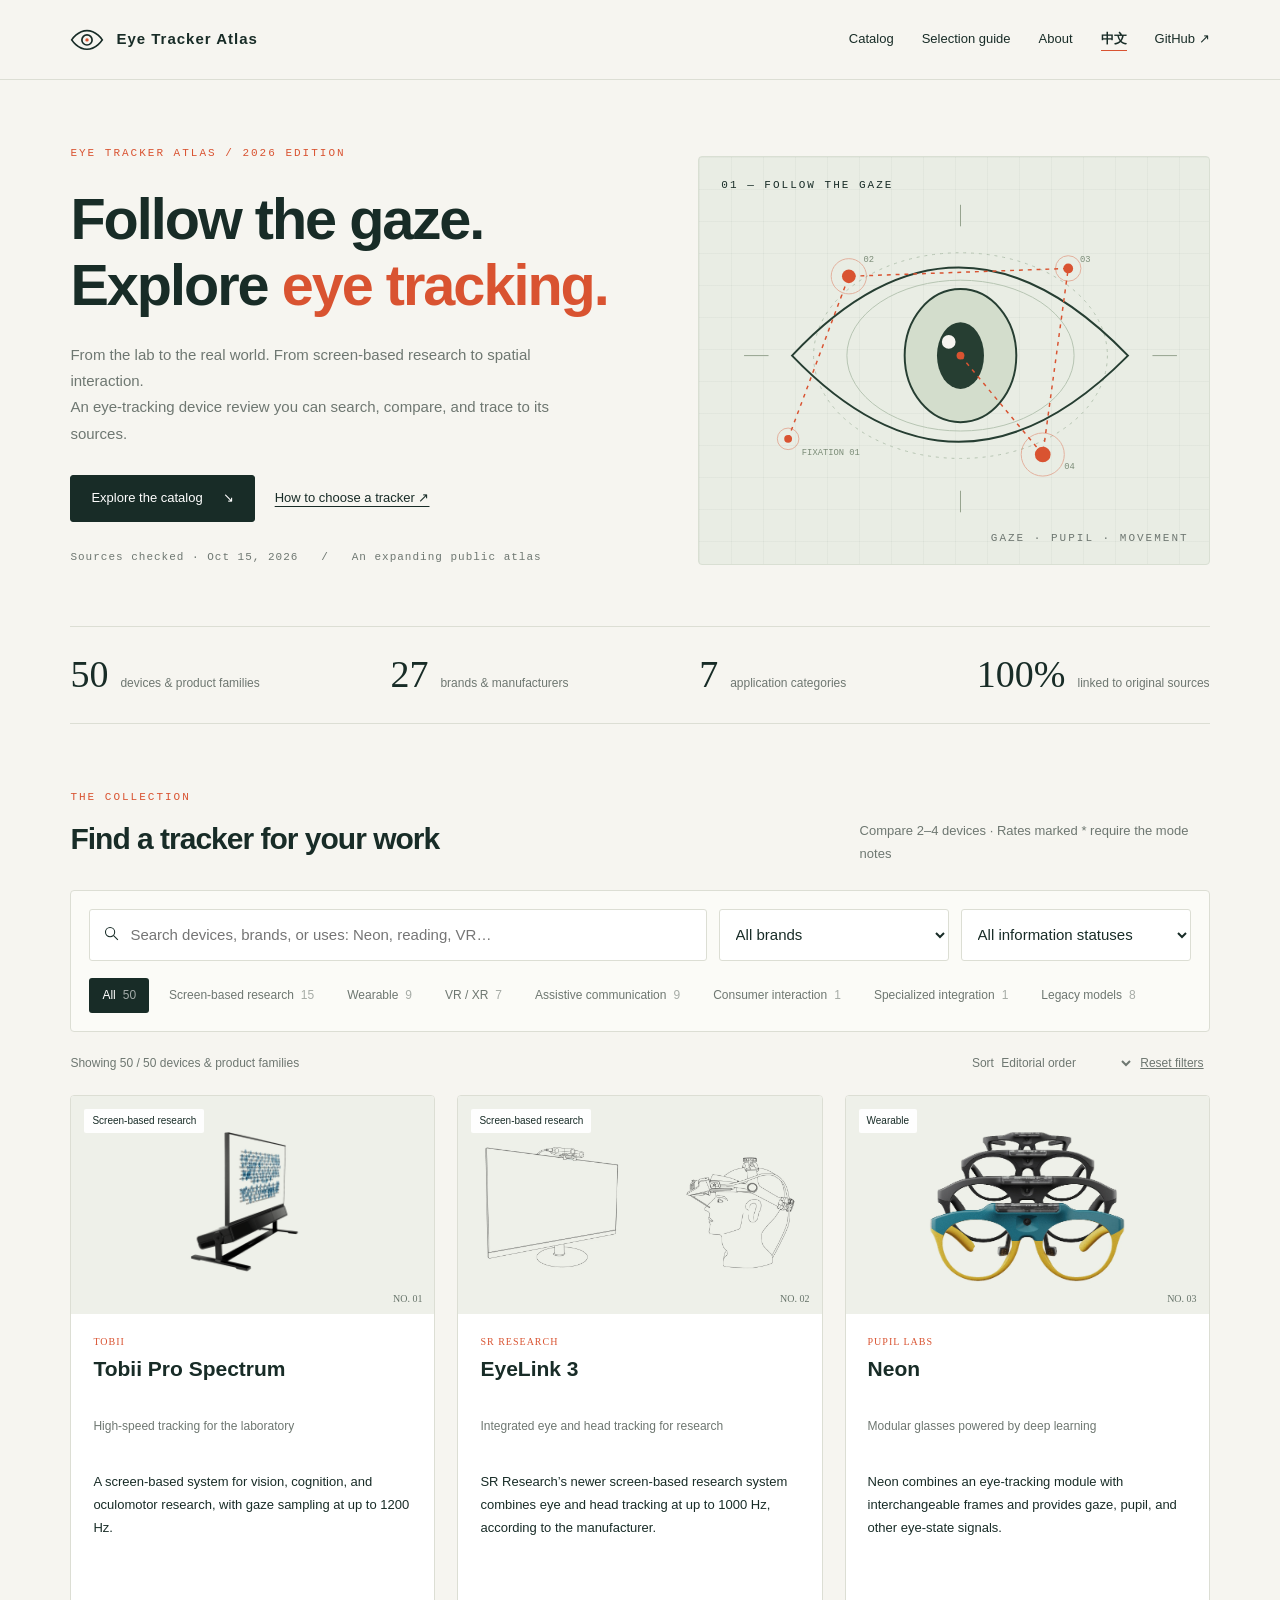
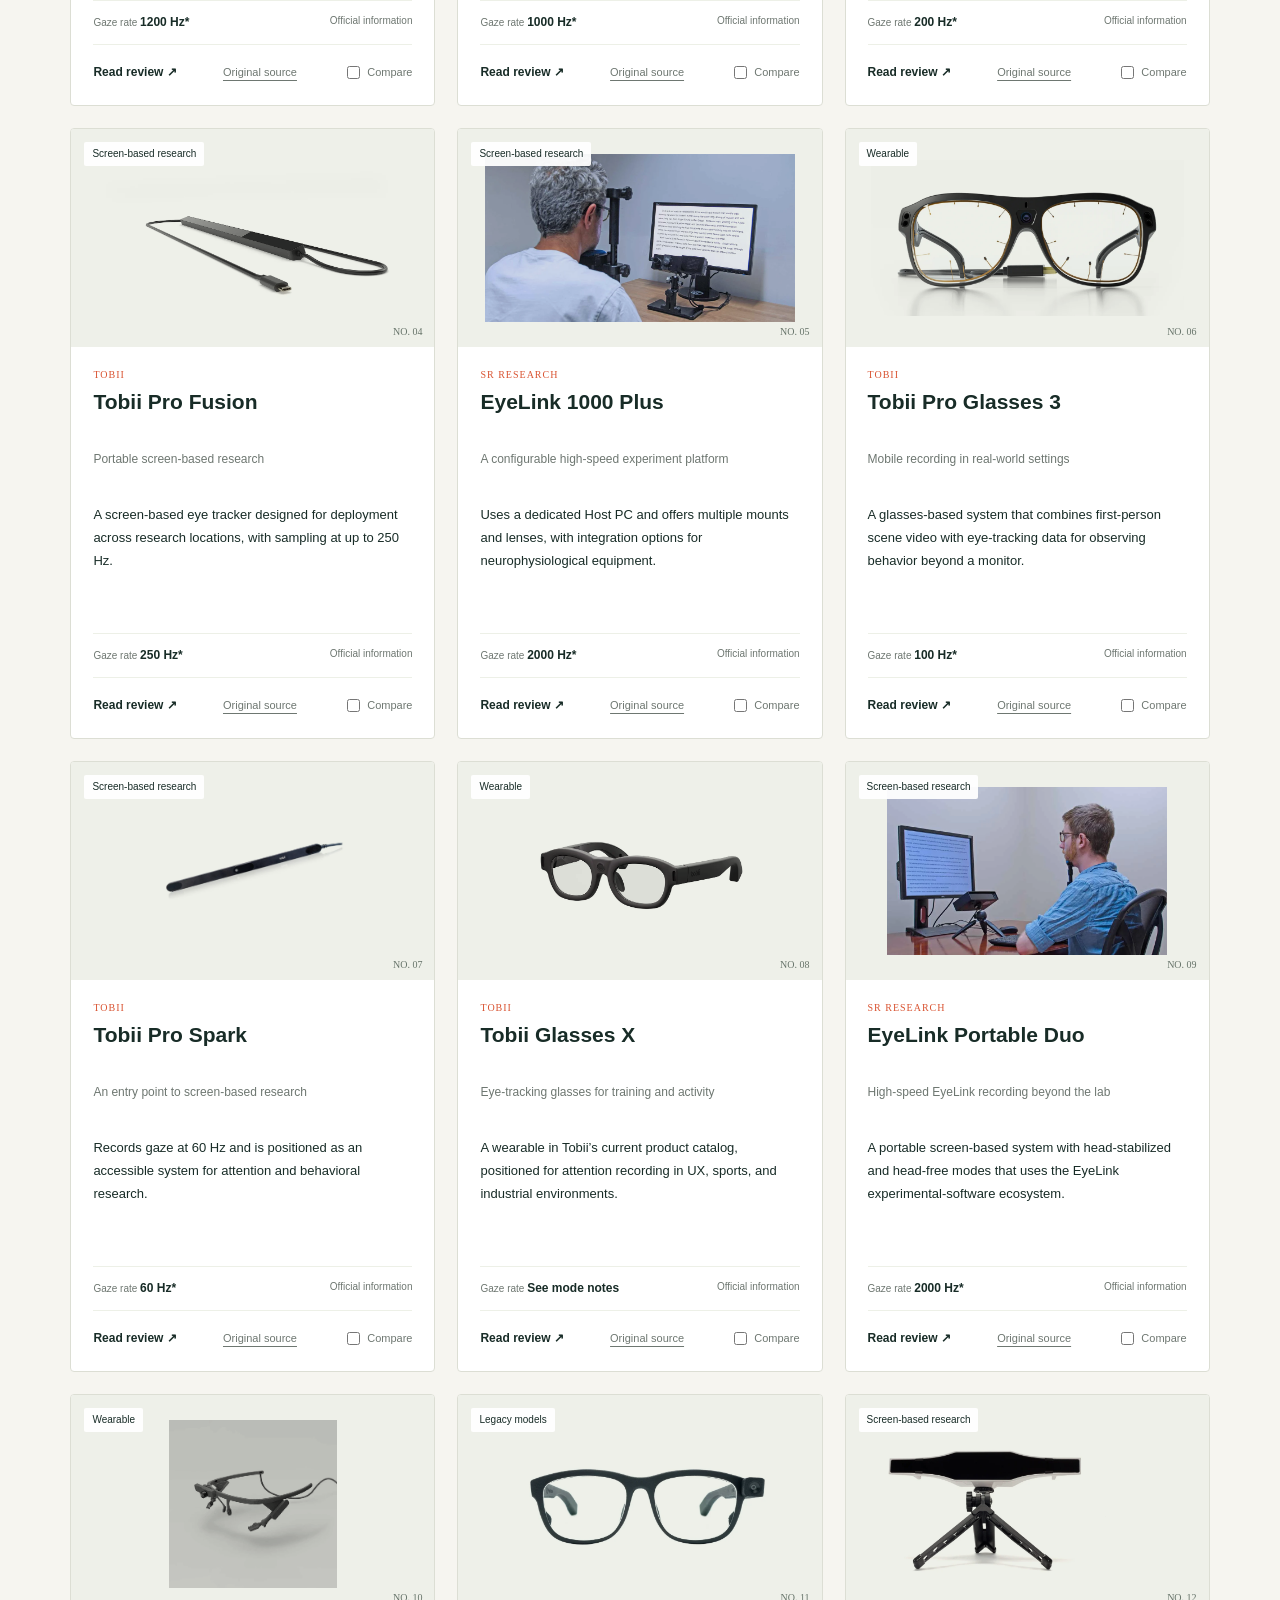
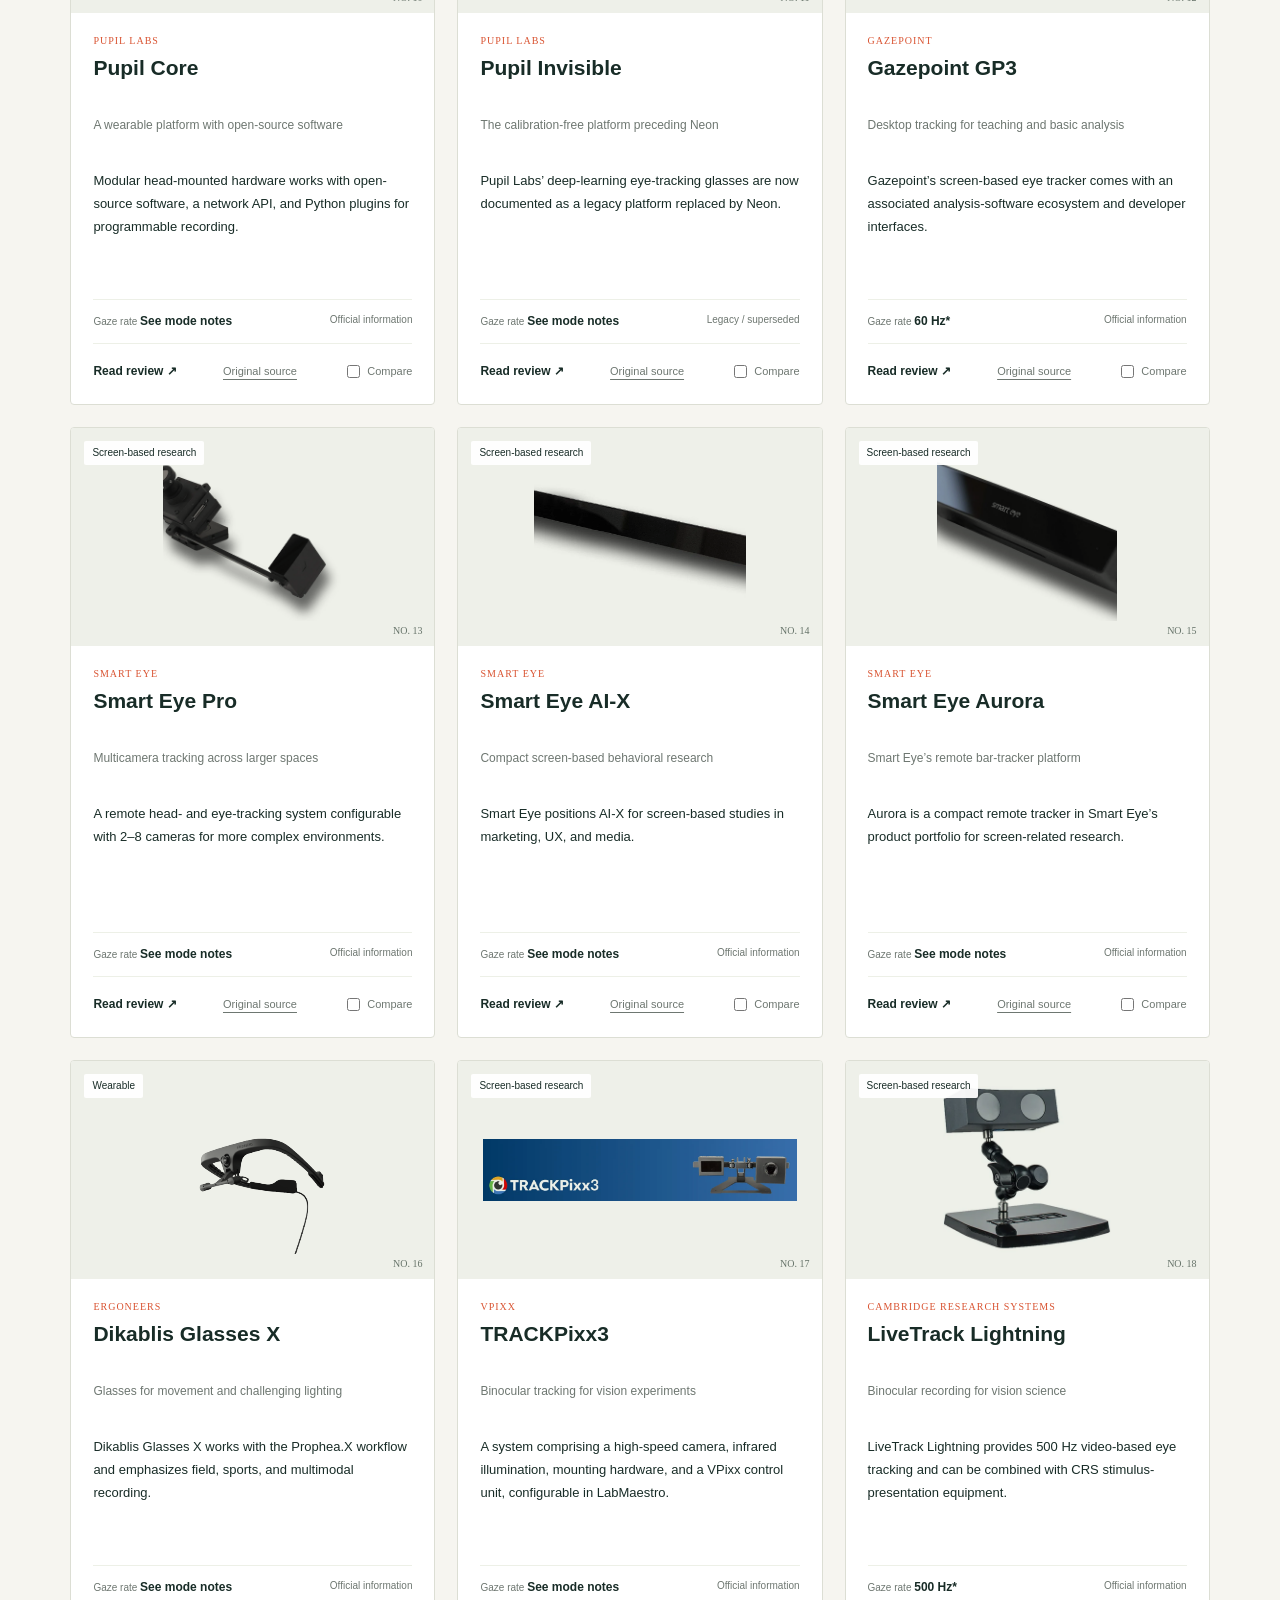
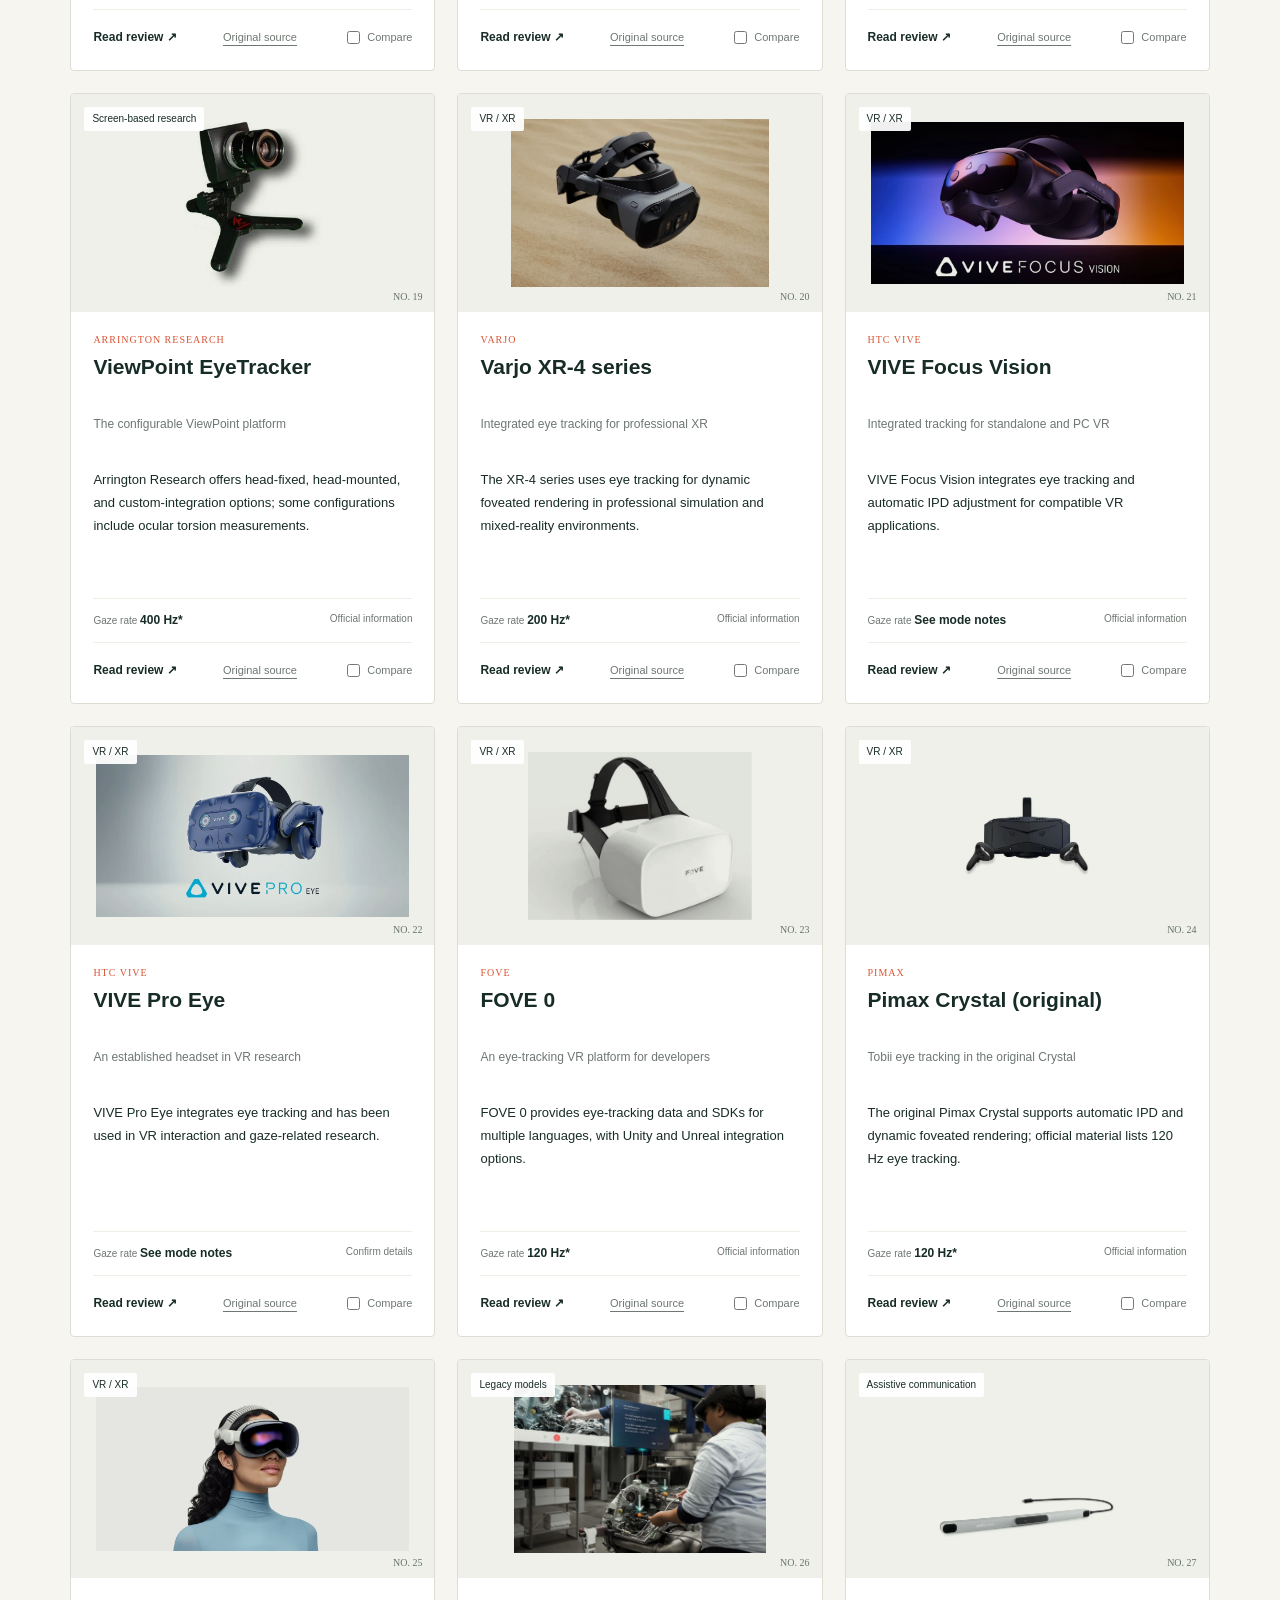
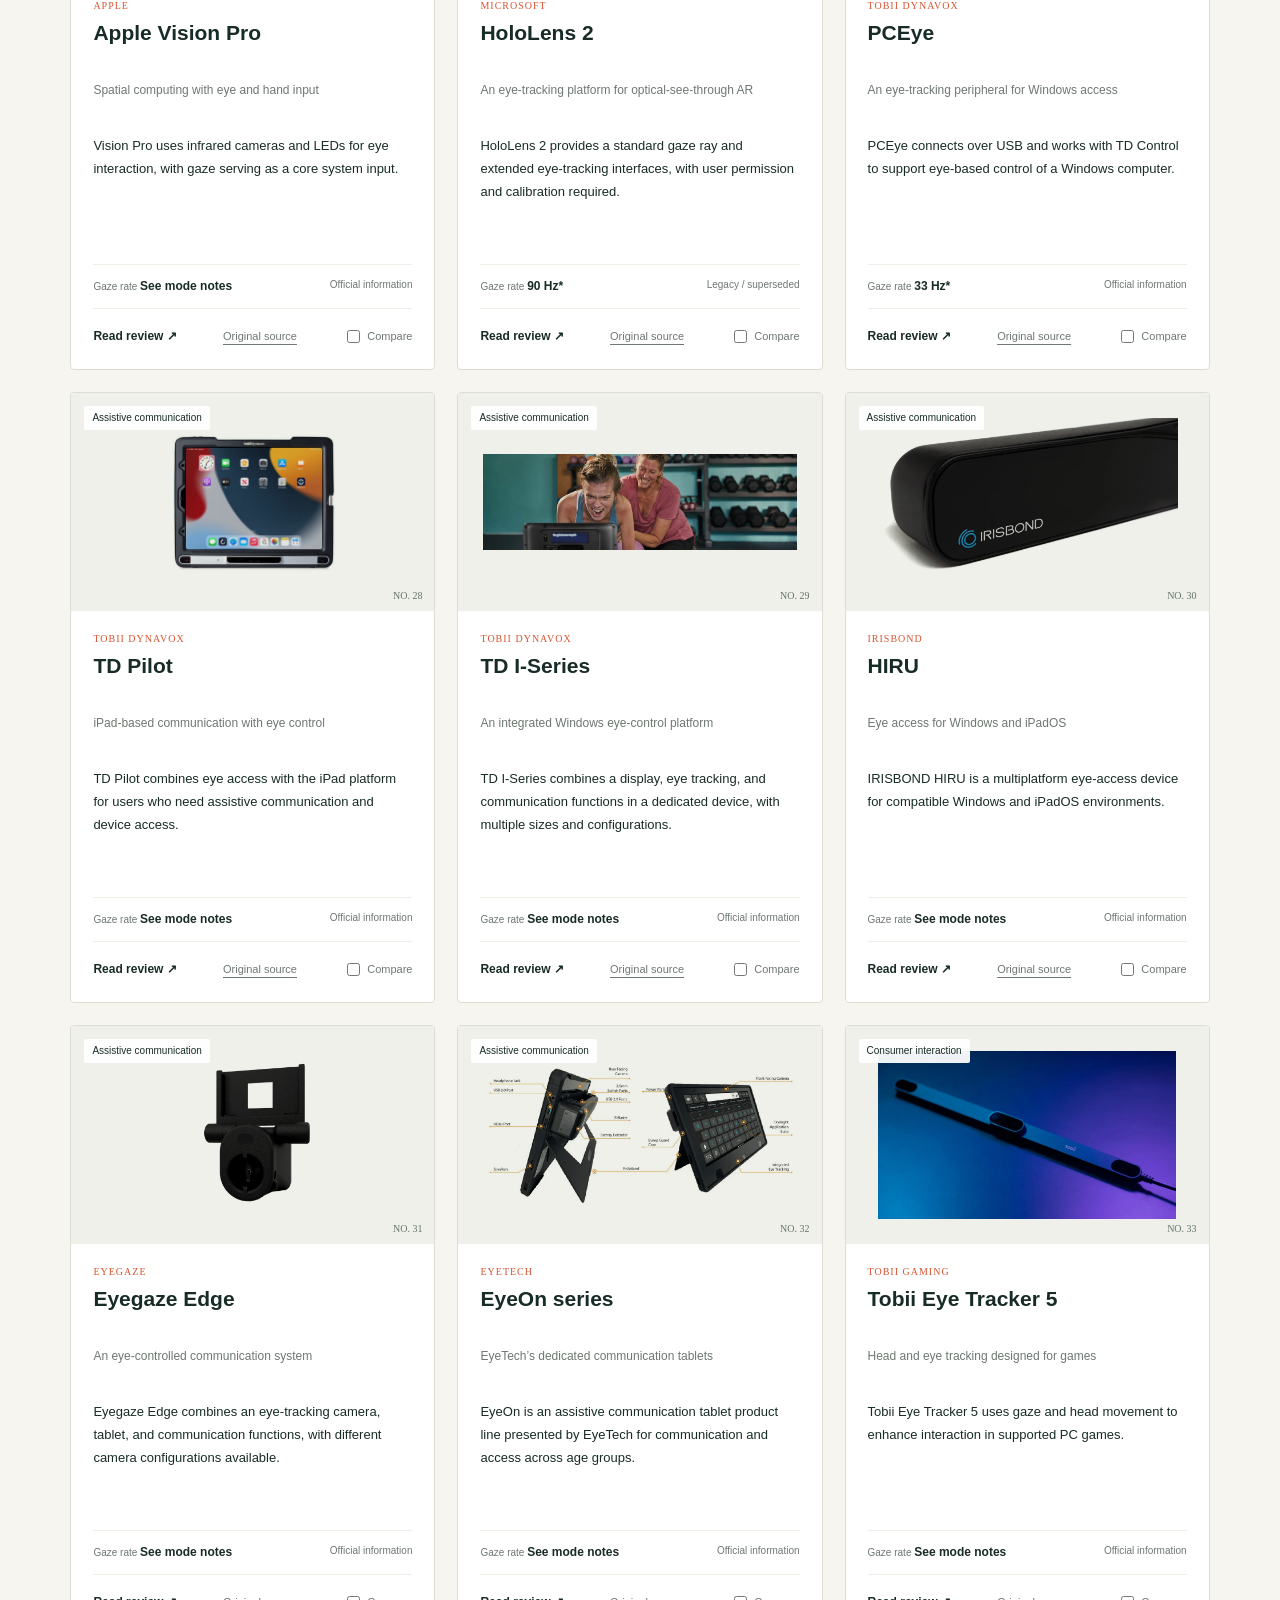
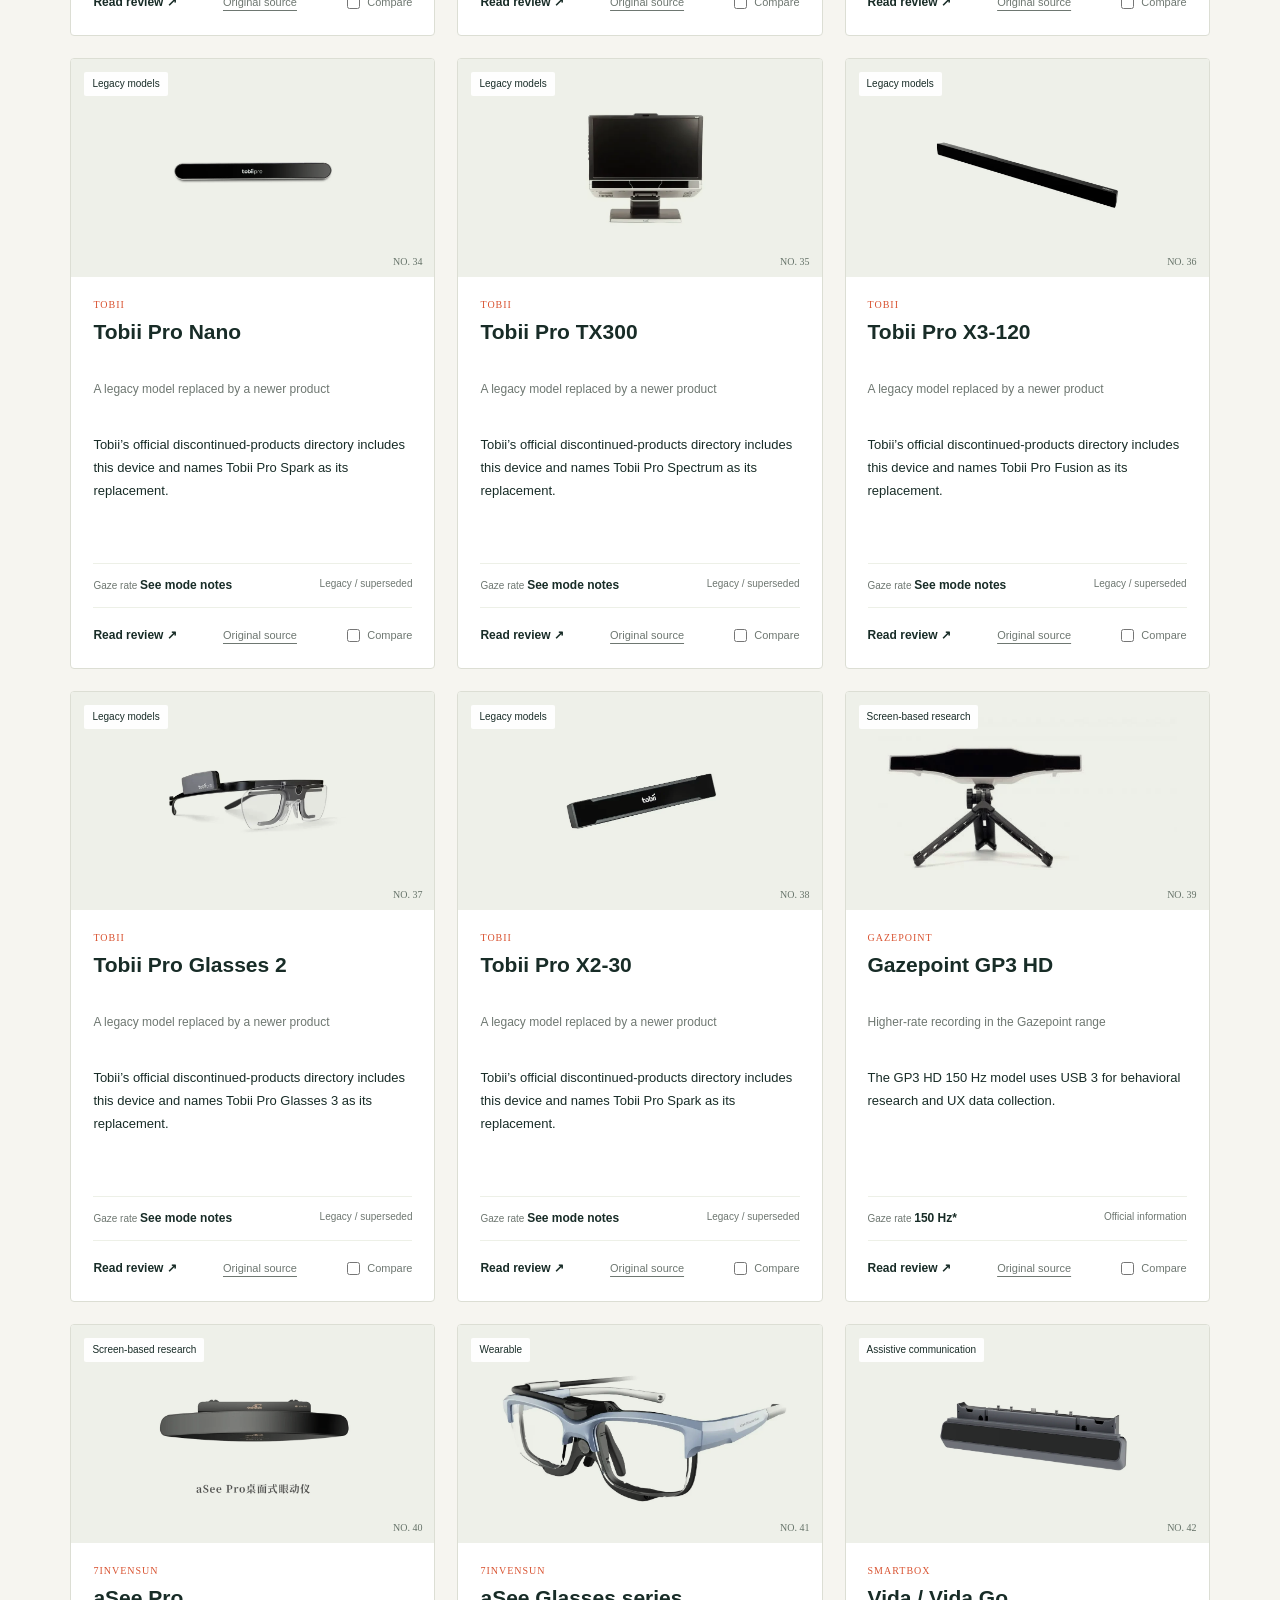
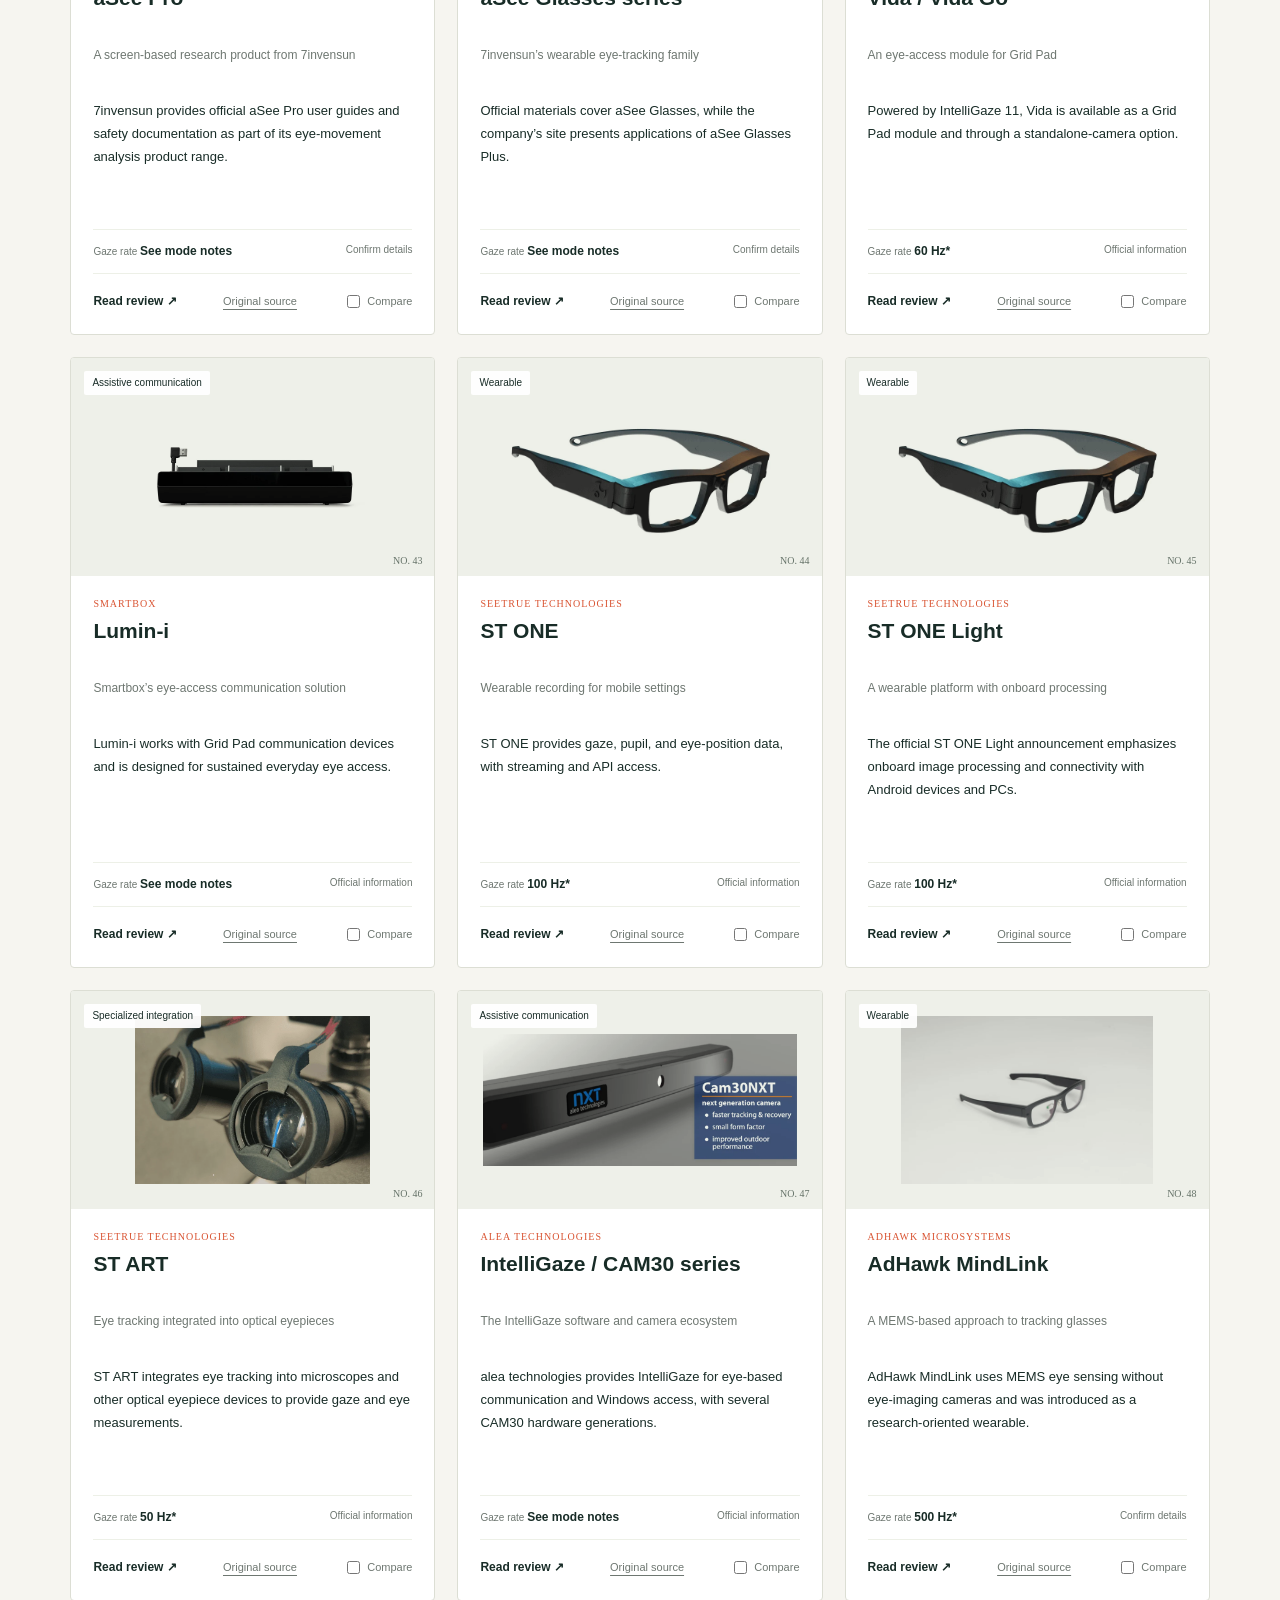
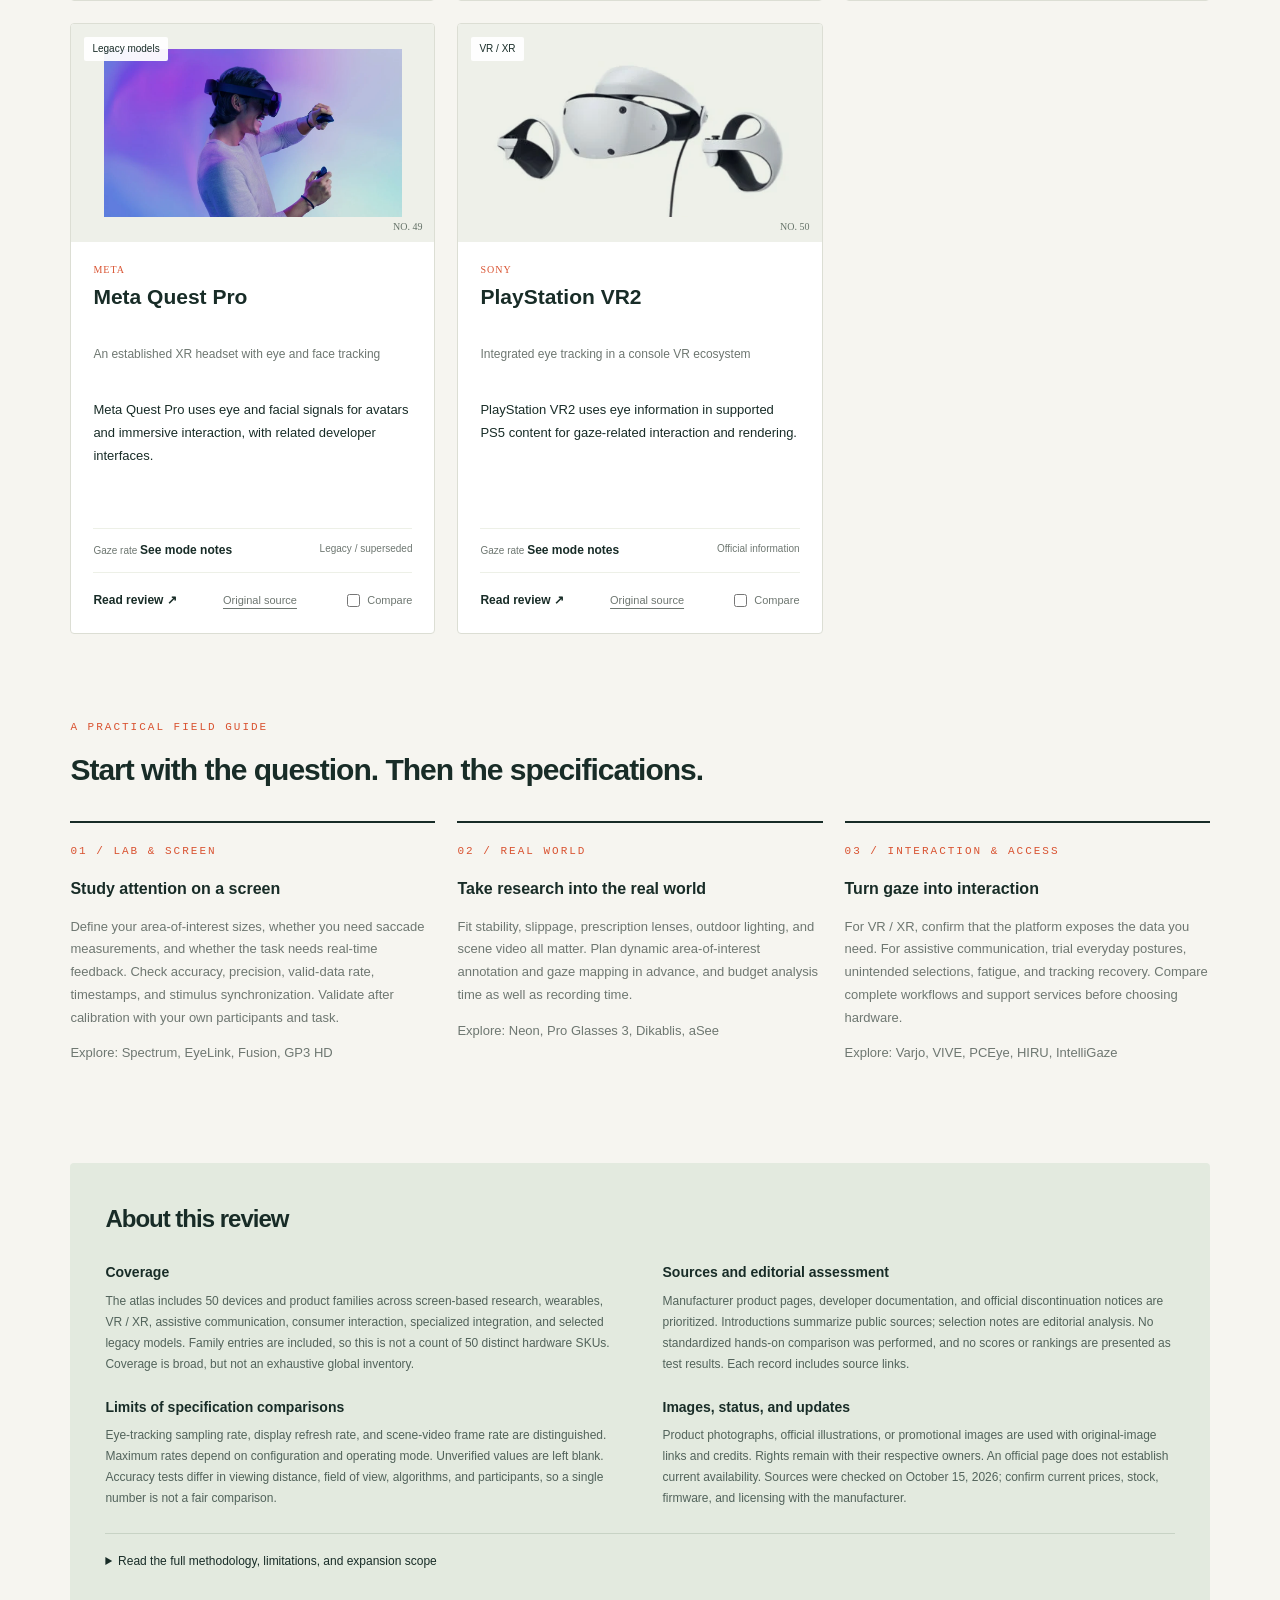
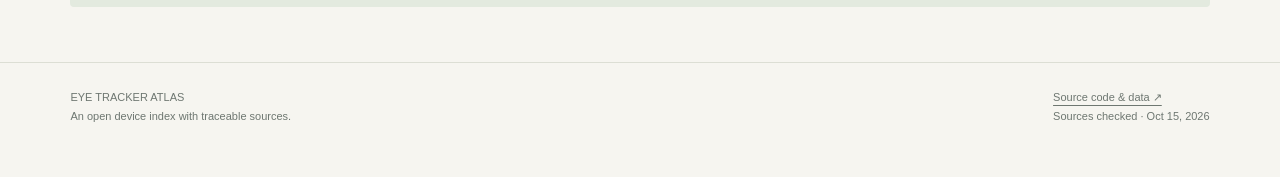
==== en.html @ a55bb289 "Add full English edition with bilingual navigation and translated device reviews" ====
<!doctype html><html lang="en"><head><meta charset="UTF-8"><meta name="viewport" content="width=device-width,initial-scale=1"><meta name="description" content="An eye-tracker atlas covering research, wearable, VR/XR, assistive, and legacy devices, with images, editorial assessments, specification conditions, and original sources."><meta name="theme-color" content="#f6f5f0"><meta property="og:title" content="Eye Tracker Atlas · Devices, Reviews & Sources"><meta property="og:description" content="Explore eye-tracking devices, from the laboratory to the real world."><meta property="og:image" content="https://sharkburger.github.io/eyetracker/assets/glasses3.webp"><title>Eye Tracker Atlas · Devices, Reviews & Sources</title><link rel="icon" href="favicon.svg" type="image/svg+xml"><link rel="stylesheet" href="style.css?v=atlas1015-en2"><script src="app.en.js?v=atlas1015-en1" defer></script><link rel="alternate" hreflang="zh-CN" href="https://sharkburger.github.io/eyetracker/"><link rel="alternate" hreflang="en" href="https://sharkburger.github.io/eyetracker/en.html"><link rel="canonical" href="https://sharkburger.github.io/eyetracker/en.html"><script src="language.js?v=eyetracker-20261015-bilingual2" defer></script></head><body>
<header><a class="brand" href="#"><svg viewBox="0 0 40 28" fill="none" aria-hidden="true"><path d="M2 14S9 3 20 3s18 11 18 11-7 11-18 11S2 14 2 14Z" stroke="currentColor" stroke-width="2"/><circle cx="20" cy="14" r="6" stroke="currentColor" stroke-width="2"/><circle cx="20" cy="14" r="2" fill="#d95331"/></svg><span>Eye Tracker Atlas</span></a><nav aria-label="Main navigation"><a href="#catalog">Catalog</a><a href="#guide">Selection guide</a><a href="#method">About</a><a id="language-switch" href="index.html" lang="zh-CN" hreflang="zh-CN" aria-label="Switch to Chinese">中文</a><a class="github" href="https://github.com/sharkburger/eyetracker" target="_blank" rel="noopener noreferrer">GitHub ↗</a></nav></header>
<main><section class="hero"><div><div class="eyebrow">EYE TRACKER ATLAS / 2026 EDITION</div><h1>Follow the gaze.<br>Explore <em>eye tracking.</em></h1><p class="intro">From the lab to the real world. From screen-based research to spatial interaction.<br>An eye-tracking device review you can search, compare, and trace to its sources.</p><div class="actions"><a class="solid" href="#catalog">Explore the catalog <span>↘</span></a><a href="#guide" style="font-size:13px">How to choose a tracker ↗</a></div><p class="mono" style="color:var(--muted);margin-top:27px;letter-spacing:1px">Sources checked · Oct 15, 2026 &nbsp; / &nbsp; An expanding public atlas</p></div><div class="diagram" role="img" aria-label="Eye-tracking illustration: a gaze path connects fixation points around an eye"><div class="caption mono">01 — FOLLOW THE GAZE</div><svg viewBox="0 0 520 400" fill="none"><ellipse cx="267" cy="195" rx="150" ry="105" stroke="#b6c4b2" stroke-width="1" stroke-dasharray="3 5"/><ellipse cx="267" cy="195" rx="116" ry="77" stroke="#b6c4b2" stroke-width="1"/><path d="M95 195Q264 15 438 195Q264 371 95 195Z" stroke="#263e32" stroke-width="2"/><ellipse cx="267" cy="195" rx="57" ry="68" fill="#d3ddcc" stroke="#263e32" stroke-width="2"/><ellipse cx="267" cy="195" rx="24" ry="34" fill="#263e32"/><circle cx="255" cy="181" r="7" fill="#f6f5f0"/><path d="M91 280L153 114L377 106L351 296L267 195" stroke="#d95331" stroke-width="1.5" stroke-dasharray="4 5"/><g fill="#d95331"><circle cx="91" cy="280" r="4"/><circle cx="153" cy="114" r="7"/><circle cx="377" cy="106" r="5"/><circle cx="351" cy="296" r="8"/><circle cx="267" cy="195" r="4"/></g><g stroke="#d95331" opacity=".4"><circle cx="91" cy="280" r="11"/><circle cx="153" cy="114" r="18"/><circle cx="377" cy="106" r="13"/><circle cx="351" cy="296" r="22"/></g><g fill="#7c8d78" font-family="monospace" font-size="9"><text x="105" y="296">FIXATION 01</text><text x="168" y="99">02</text><text x="389" y="99">03</text><text x="373" y="311">04</text></g><path d="M46 195h25m392 0h25M267 41v22m0 270v22" stroke="#94a18d"/></svg><div class="bottom mono">GAZE · PUPIL · MOVEMENT</div></div></section>
<section class="stats" aria-label="Atlas statistics"><div class="stat"><strong>50</strong><span>devices & product families</span></div><div class="stat"><strong>27</strong><span>brands & manufacturers</span></div><div class="stat"><strong>7</strong><span>application categories</span></div><div class="stat"><strong>100%</strong><span>linked to original sources</span></div></section>
<section id="catalog"><div class="section-title"><div><div class="eyebrow">THE COLLECTION</div><h2>Find a tracker for your work</h2></div><p>Compare 2–4 devices · Rates marked * require the mode notes</p></div><noscript><p class="noscript">JavaScript is disabled. You can still read all device summaries and follow the original links. Filters, detailed profiles, and comparisons require JavaScript. Full records are also available as JSON.</p></noscript><div class="toolbar"><div class="inputs"><div class="search"><svg viewBox="0 0 24 24" fill="none" stroke="currentColor" stroke-width="1.5" aria-hidden="true"><circle cx="10" cy="10" r="6.5"/><path d="m15 15 6 6"/></svg><input id="search" type="search" aria-label="Search devices, brands, or applications" placeholder="Search devices, brands, or uses: Neon, reading, VR…"></div><select id="brand" aria-label="Filter by brand"><option value="">All brands</option><option>7invensun</option><option>AdHawk Microsystems</option><option>Apple</option><option>Arrington Research</option><option>Cambridge Research Systems</option><option>Ergoneers</option><option>EyeTech</option><option>Eyegaze</option><option>FOVE</option><option>Gazepoint</option><option>HTC VIVE</option><option>IRISBOND</option><option>Meta</option><option>Microsoft</option><option>Pimax</option><option>Pupil Labs</option><option>SR Research</option><option>SeeTrue Technologies</option><option>Smart Eye</option><option>Smartbox</option><option>Sony</option><option>Tobii</option><option>Tobii Dynavox</option><option>Tobii Gaming</option><option>VPixx</option><option>Varjo</option><option>alea technologies</option></select><select id="status" aria-label="Filter by information status"><option value="">All information statuses</option><option>Official product information available</option><option>Legacy / superseded</option><option>Further confirmation needed</option></select></div><div class="tabs" role="group" aria-label="Device categories"><button type="button" data-category="All" aria-pressed="true" class="active">All<span>50</span></button><button type="button" data-category="Screen-based research" aria-pressed="false" class="">Screen-based research<span>15</span></button><button type="button" data-category="Wearable" aria-pressed="false" class="">Wearable<span>9</span></button><button type="button" data-category="VR / XR" aria-pressed="false" class="">VR / XR<span>7</span></button><button type="button" data-category="Assistive communication" aria-pressed="false" class="">Assistive communication<span>9</span></button><button type="button" data-category="Consumer interaction" aria-pressed="false" class="">Consumer interaction<span>1</span></button><button type="button" data-category="Specialized integration" aria-pressed="false" class="">Specialized integration<span>1</span></button><button type="button" data-category="Legacy models" aria-pressed="false" class="">Legacy models<span>8</span></button></div></div><div class="results-bar"><span id="result-count" aria-live="polite">50 devices & product families</span><div><label for="sort">Sort </label><select id="sort" style="border:0;background:transparent;color:inherit;font-size:12px"><option value="default">Editorial order</option><option value="name">Name A–Z</option><option value="hz">Listed sampling rate ↓</option></select><button id="reset">Reset filters</button></div></div><div class="grid" id="grid"><article class="card" id="card-spectrum" data-id="spectrum"><div class="picture"><span class="category">Screen-based research</span><img src="assets/spectrum.webp" alt="Tobii Pro Spectrum — product photograph or official illustration" loading="lazy" width="360" height="220"><span class="number">NO. 01</span></div><div class="card-body"><div class="maker">Tobii</div><h3>Tobii Pro Spectrum</h3><p class="tagline">High-speed tracking for the laboratory</p><p class="desc">A screen-based system for vision, cognition, and oculomotor research, with gaze sampling at up to 1200 Hz.</p><div class="specs"><span>Gaze rate <b>1200 Hz*</b></span><span title="Official product information available">Official information</span></div><div class="card-actions"><button class="detail" data-device="spectrum" aria-label="Read the full Tobii Pro Spectrum profile">Read review ↗</button><a href="https://www.tobii.com/products/eye-trackers/screen-based/tobii-pro-spectrum" target="_blank" rel="noopener noreferrer" aria-label="Tobii Pro Spectrum original source">Original source</a><label class="compare-label"><input type="checkbox" class="compare-check" value="spectrum" aria-label="Compare Tobii Pro Spectrum"> Compare</label></div></div></article>
<article class="card" id="card-eyelink3" data-id="eyelink3"><div class="picture"><span class="category">Screen-based research</span><img src="assets/eyelink3.webp" alt="EyeLink 3 — product photograph or official illustration" loading="lazy" width="360" height="220"><span class="number">NO. 02</span></div><div class="card-body"><div class="maker">SR Research</div><h3>EyeLink 3</h3><p class="tagline">Integrated eye and head tracking for research</p><p class="desc">SR Research’s newer screen-based research system combines eye and head tracking at up to 1000 Hz, according to the manufacturer.</p><div class="specs"><span>Gaze rate <b>1000 Hz*</b></span><span title="Official product information available">Official information</span></div><div class="card-actions"><button class="detail" data-device="eyelink3" aria-label="Read the full EyeLink 3 profile">Read review ↗</button><a href="https://www.sr-research.com/eyelink-3/" target="_blank" rel="noopener noreferrer" aria-label="EyeLink 3 original source">Original source</a><label class="compare-label"><input type="checkbox" class="compare-check" value="eyelink3" aria-label="Compare EyeLink 3"> Compare</label></div></div></article>
<article class="card" id="card-neon" data-id="neon"><div class="picture"><span class="category">Wearable</span><img src="assets/neon.webp" alt="Neon — product photograph or official illustration" loading="lazy" width="360" height="220"><span class="number">NO. 03</span></div><div class="card-body"><div class="maker">Pupil Labs</div><h3>Neon</h3><p class="tagline">Modular glasses powered by deep learning</p><p class="desc">Neon combines an eye-tracking module with interchangeable frames and provides gaze, pupil, and other eye-state signals.</p><div class="specs"><span>Gaze rate <b>200 Hz*</b></span><span title="Official product information available">Official information</span></div><div class="card-actions"><button class="detail" data-device="neon" aria-label="Read the full Neon profile">Read review ↗</button><a href="https://pupil-labs.com/products/neon" target="_blank" rel="noopener noreferrer" aria-label="Neon original source">Original source</a><label class="compare-label"><input type="checkbox" class="compare-check" value="neon" aria-label="Compare Neon"> Compare</label></div></div></article>
<article class="card" id="card-fusion" data-id="fusion"><div class="picture"><span class="category">Screen-based research</span><img src="assets/fusion.webp" alt="Tobii Pro Fusion — product photograph or official illustration" loading="lazy" width="360" height="220"><span class="number">NO. 04</span></div><div class="card-body"><div class="maker">Tobii</div><h3>Tobii Pro Fusion</h3><p class="tagline">Portable screen-based research</p><p class="desc">A screen-based eye tracker designed for deployment across research locations, with sampling at up to 250 Hz.</p><div class="specs"><span>Gaze rate <b>250 Hz*</b></span><span title="Official product information available">Official information</span></div><div class="card-actions"><button class="detail" data-device="fusion" aria-label="Read the full Tobii Pro Fusion profile">Read review ↗</button><a href="https://www.tobii.com/products/eye-trackers/screen-based/tobii-pro-fusion" target="_blank" rel="noopener noreferrer" aria-label="Tobii Pro Fusion original source">Original source</a><label class="compare-label"><input type="checkbox" class="compare-check" value="fusion" aria-label="Compare Tobii Pro Fusion"> Compare</label></div></div></article>
<article class="card" id="card-eyelink1000" data-id="eyelink1000"><div class="picture"><span class="category">Screen-based research</span><img src="assets/eyelink1000.webp" alt="EyeLink 1000 Plus — product photograph or official illustration" loading="lazy" width="360" height="220"><span class="number">NO. 05</span></div><div class="card-body"><div class="maker">SR Research</div><h3>EyeLink 1000 Plus</h3><p class="tagline">A configurable high-speed experiment platform</p><p class="desc">Uses a dedicated Host PC and offers multiple mounts and lenses, with integration options for neurophysiological equipment.</p><div class="specs"><span>Gaze rate <b>2000 Hz*</b></span><span title="Official product information available">Official information</span></div><div class="card-actions"><button class="detail" data-device="eyelink1000" aria-label="Read the full EyeLink 1000 Plus profile">Read review ↗</button><a href="https://www.sr-research.com/eyelink-1000-plus/" target="_blank" rel="noopener noreferrer" aria-label="EyeLink 1000 Plus original source">Original source</a><label class="compare-label"><input type="checkbox" class="compare-check" value="eyelink1000" aria-label="Compare EyeLink 1000 Plus"> Compare</label></div></div></article>
<article class="card" id="card-glasses3" data-id="glasses3"><div class="picture"><span class="category">Wearable</span><img src="assets/glasses3.webp" alt="Tobii Pro Glasses 3 — product photograph or official illustration" loading="lazy" width="360" height="220"><span class="number">NO. 06</span></div><div class="card-body"><div class="maker">Tobii</div><h3>Tobii Pro Glasses 3</h3><p class="tagline">Mobile recording in real-world settings</p><p class="desc">A glasses-based system that combines first-person scene video with eye-tracking data for observing behavior beyond a monitor.</p><div class="specs"><span>Gaze rate <b>100 Hz*</b></span><span title="Official product information available">Official information</span></div><div class="card-actions"><button class="detail" data-device="glasses3" aria-label="Read the full Tobii Pro Glasses 3 profile">Read review ↗</button><a href="https://www.tobii.com/products/eye-trackers/wearables/tobii-pro-glasses-3" target="_blank" rel="noopener noreferrer" aria-label="Tobii Pro Glasses 3 original source">Original source</a><label class="compare-label"><input type="checkbox" class="compare-check" value="glasses3" aria-label="Compare Tobii Pro Glasses 3"> Compare</label></div></div></article>
<article class="card" id="card-spark" data-id="spark"><div class="picture"><span class="category">Screen-based research</span><img src="assets/spark.webp" alt="Tobii Pro Spark — product photograph or official illustration" loading="lazy" width="360" height="220"><span class="number">NO. 07</span></div><div class="card-body"><div class="maker">Tobii</div><h3>Tobii Pro Spark</h3><p class="tagline">An entry point to screen-based research</p><p class="desc">Records gaze at 60 Hz and is positioned as an accessible system for attention and behavioral research.</p><div class="specs"><span>Gaze rate <b>60 Hz*</b></span><span title="Official product information available">Official information</span></div><div class="card-actions"><button class="detail" data-device="spark" aria-label="Read the full Tobii Pro Spark profile">Read review ↗</button><a href="https://www.tobii.com/products/eye-trackers/screen-based/tobii-pro-spark" target="_blank" rel="noopener noreferrer" aria-label="Tobii Pro Spark original source">Original source</a><label class="compare-label"><input type="checkbox" class="compare-check" value="spark" aria-label="Compare Tobii Pro Spark"> Compare</label></div></div></article>
<article class="card" id="card-glassesx" data-id="glassesx"><div class="picture"><span class="category">Wearable</span><img src="assets/glassesx.webp" alt="Tobii Glasses X — product photograph or official illustration" loading="lazy" width="360" height="220"><span class="number">NO. 08</span></div><div class="card-body"><div class="maker">Tobii</div><h3>Tobii Glasses X</h3><p class="tagline">Eye-tracking glasses for training and activity</p><p class="desc">A wearable in Tobii’s current product catalog, positioned for attention recording in UX, sports, and industrial environments.</p><div class="specs"><span>Gaze rate <b>See mode notes</b></span><span title="Official product information available">Official information</span></div><div class="card-actions"><button class="detail" data-device="glassesx" aria-label="Read the full Tobii Glasses X profile">Read review ↗</button><a href="https://www.tobii.com/products/eye-trackers/wearables/tobii-glasses-x" target="_blank" rel="noopener noreferrer" aria-label="Tobii Glasses X original source">Original source</a><label class="compare-label"><input type="checkbox" class="compare-check" value="glassesx" aria-label="Compare Tobii Glasses X"> Compare</label></div></div></article>
<article class="card" id="card-duo" data-id="duo"><div class="picture"><span class="category">Screen-based research</span><img src="assets/duo.webp" alt="EyeLink Portable Duo — product photograph or official illustration" loading="lazy" width="360" height="220"><span class="number">NO. 09</span></div><div class="card-body"><div class="maker">SR Research</div><h3>EyeLink Portable Duo</h3><p class="tagline">High-speed EyeLink recording beyond the lab</p><p class="desc">A portable screen-based system with head-stabilized and head-free modes that uses the EyeLink experimental-software ecosystem.</p><div class="specs"><span>Gaze rate <b>2000 Hz*</b></span><span title="Official product information available">Official information</span></div><div class="card-actions"><button class="detail" data-device="duo" aria-label="Read the full EyeLink Portable Duo profile">Read review ↗</button><a href="https://www.sr-research.com/eyelink-portable-duo/" target="_blank" rel="noopener noreferrer" aria-label="EyeLink Portable Duo original source">Original source</a><label class="compare-label"><input type="checkbox" class="compare-check" value="duo" aria-label="Compare EyeLink Portable Duo"> Compare</label></div></div></article>
<article class="card" id="card-core" data-id="core"><div class="picture"><span class="category">Wearable</span><img src="assets/core.webp" alt="Pupil Core — product photograph or official illustration" loading="lazy" width="360" height="220"><span class="number">NO. 10</span></div><div class="card-body"><div class="maker">Pupil Labs</div><h3>Pupil Core</h3><p class="tagline">A wearable platform with open-source software</p><p class="desc">Modular head-mounted hardware works with open-source software, a network API, and Python plugins for programmable recording.</p><div class="specs"><span>Gaze rate <b>See mode notes</b></span><span title="Official product information available">Official information</span></div><div class="card-actions"><button class="detail" data-device="core" aria-label="Read the full Pupil Core profile">Read review ↗</button><a href="https://pupil-labs.com/products/core" target="_blank" rel="noopener noreferrer" aria-label="Pupil Core original source">Original source</a><label class="compare-label"><input type="checkbox" class="compare-check" value="core" aria-label="Compare Pupil Core"> Compare</label></div></div></article>
<article class="card" id="card-invisible" data-id="invisible"><div class="picture"><span class="category">Legacy models</span><img src="assets/invisible.webp" alt="Pupil Invisible — product photograph or official illustration" loading="lazy" width="360" height="220"><span class="number">NO. 11</span></div><div class="card-body"><div class="maker">Pupil Labs</div><h3>Pupil Invisible</h3><p class="tagline">The calibration-free platform preceding Neon</p><p class="desc">Pupil Labs’ deep-learning eye-tracking glasses are now documented as a legacy platform replaced by Neon.</p><div class="specs"><span>Gaze rate <b>See mode notes</b></span><span title="Legacy / superseded">Legacy / superseded</span></div><div class="card-actions"><button class="detail" data-device="invisible" aria-label="Read the full Pupil Invisible profile">Read review ↗</button><a href="https://docs.pupil-labs.com/invisible/" target="_blank" rel="noopener noreferrer" aria-label="Pupil Invisible original source">Original source</a><label class="compare-label"><input type="checkbox" class="compare-check" value="invisible" aria-label="Compare Pupil Invisible"> Compare</label></div></div></article>
<article class="card" id="card-gp3" data-id="gp3"><div class="picture"><span class="category">Screen-based research</span><img src="assets/gp3.webp" alt="Gazepoint GP3 — product photograph or official illustration" loading="lazy" width="360" height="220"><span class="number">NO. 12</span></div><div class="card-body"><div class="maker">Gazepoint</div><h3>Gazepoint GP3</h3><p class="tagline">Desktop tracking for teaching and basic analysis</p><p class="desc">Gazepoint’s screen-based eye tracker comes with an associated analysis-software ecosystem and developer interfaces.</p><div class="specs"><span>Gaze rate <b>60 Hz*</b></span><span title="Official product information available">Official information</span></div><div class="card-actions"><button class="detail" data-device="gp3" aria-label="Read the full Gazepoint GP3 profile">Read review ↗</button><a href="https://www.gazept.com/product/gazepoint-gp3-eye-tracker/" target="_blank" rel="noopener noreferrer" aria-label="Gazepoint GP3 original source">Original source</a><label class="compare-label"><input type="checkbox" class="compare-check" value="gp3" aria-label="Compare Gazepoint GP3"> Compare</label></div></div></article>
<article class="card" id="card-smarteyepro" data-id="smarteyepro"><div class="picture"><span class="category">Screen-based research</span><img src="assets/smarteyepro.webp" alt="Smart Eye Pro — product photograph or official illustration" loading="lazy" width="360" height="220"><span class="number">NO. 13</span></div><div class="card-body"><div class="maker">Smart Eye</div><h3>Smart Eye Pro</h3><p class="tagline">Multicamera tracking across larger spaces</p><p class="desc">A remote head- and eye-tracking system configurable with 2–8 cameras for more complex environments.</p><div class="specs"><span>Gaze rate <b>See mode notes</b></span><span title="Official product information available">Official information</span></div><div class="card-actions"><button class="detail" data-device="smarteyepro" aria-label="Read the full Smart Eye Pro profile">Read review ↗</button><a href="https://smarteye.se/smart-eye-pro/" target="_blank" rel="noopener noreferrer" aria-label="Smart Eye Pro original source">Original source</a><label class="compare-label"><input type="checkbox" class="compare-check" value="smarteyepro" aria-label="Compare Smart Eye Pro"> Compare</label></div></div></article>
<article class="card" id="card-aix" data-id="aix"><div class="picture"><span class="category">Screen-based research</span><img src="assets/aix.webp" alt="Smart Eye AI-X — product photograph or official illustration" loading="lazy" width="360" height="220"><span class="number">NO. 14</span></div><div class="card-body"><div class="maker">Smart Eye</div><h3>Smart Eye AI-X</h3><p class="tagline">Compact screen-based behavioral research</p><p class="desc">Smart Eye positions AI-X for screen-based studies in marketing, UX, and media.</p><div class="specs"><span>Gaze rate <b>See mode notes</b></span><span title="Official product information available">Official information</span></div><div class="card-actions"><button class="detail" data-device="aix" aria-label="Read the full Smart Eye AI-X profile">Read review ↗</button><a href="https://smarteye.se/ai-x/" target="_blank" rel="noopener noreferrer" aria-label="Smart Eye AI-X original source">Original source</a><label class="compare-label"><input type="checkbox" class="compare-check" value="aix" aria-label="Compare Smart Eye AI-X"> Compare</label></div></div></article>
<article class="card" id="card-aurora" data-id="aurora"><div class="picture"><span class="category">Screen-based research</span><img src="assets/aurora.webp" alt="Smart Eye Aurora — product photograph or official illustration" loading="lazy" width="360" height="220"><span class="number">NO. 15</span></div><div class="card-body"><div class="maker">Smart Eye</div><h3>Smart Eye Aurora</h3><p class="tagline">Smart Eye’s remote bar-tracker platform</p><p class="desc">Aurora is a compact remote tracker in Smart Eye’s product portfolio for screen-related research.</p><div class="specs"><span>Gaze rate <b>See mode notes</b></span><span title="Official product information available">Official information</span></div><div class="card-actions"><button class="detail" data-device="aurora" aria-label="Read the full Smart Eye Aurora profile">Read review ↗</button><a href="https://smarteye.se/aurora/" target="_blank" rel="noopener noreferrer" aria-label="Smart Eye Aurora original source">Original source</a><label class="compare-label"><input type="checkbox" class="compare-check" value="aurora" aria-label="Compare Smart Eye Aurora"> Compare</label></div></div></article>
<article class="card" id="card-dikablis" data-id="dikablis"><div class="picture"><span class="category">Wearable</span><img src="assets/dikablis.svg" alt="Dikablis Glasses X — product photograph or official illustration" loading="lazy" width="360" height="220"><span class="number">NO. 16</span></div><div class="card-body"><div class="maker">Ergoneers</div><h3>Dikablis Glasses X</h3><p class="tagline">Glasses for movement and challenging lighting</p><p class="desc">Dikablis Glasses X works with the Prophea.X workflow and emphasizes field, sports, and multimodal recording.</p><div class="specs"><span>Gaze rate <b>See mode notes</b></span><span title="Official product information available">Official information</span></div><div class="card-actions"><button class="detail" data-device="dikablis" aria-label="Read the full Dikablis Glasses X profile">Read review ↗</button><a href="https://ergoneers.com/solutions-mobile-eye-tracker-dikablis/" target="_blank" rel="noopener noreferrer" aria-label="Dikablis Glasses X original source">Original source</a><label class="compare-label"><input type="checkbox" class="compare-check" value="dikablis" aria-label="Compare Dikablis Glasses X"> Compare</label></div></div></article>
<article class="card" id="card-trackpixx" data-id="trackpixx"><div class="picture"><span class="category">Screen-based research</span><img src="assets/trackpixx.webp" alt="TRACKPixx3 — product photograph or official illustration" loading="lazy" width="360" height="220"><span class="number">NO. 17</span></div><div class="card-body"><div class="maker">VPixx</div><h3>TRACKPixx3</h3><p class="tagline">Binocular tracking for vision experiments</p><p class="desc">A system comprising a high-speed camera, infrared illumination, mounting hardware, and a VPixx control unit, configurable in LabMaestro.</p><div class="specs"><span>Gaze rate <b>See mode notes</b></span><span title="Official product information available">Official information</span></div><div class="card-actions"><button class="detail" data-device="trackpixx" aria-label="Read the full TRACKPixx3 profile">Read review ↗</button><a href="https://docs.vpixx.com/hardware/trackpixx3" target="_blank" rel="noopener noreferrer" aria-label="TRACKPixx3 original source">Original source</a><label class="compare-label"><input type="checkbox" class="compare-check" value="trackpixx" aria-label="Compare TRACKPixx3"> Compare</label></div></div></article>
<article class="card" id="card-livetrack" data-id="livetrack"><div class="picture"><span class="category">Screen-based research</span><img src="assets/livetrack.webp" alt="LiveTrack Lightning — product photograph or official illustration" loading="lazy" width="360" height="220"><span class="number">NO. 18</span></div><div class="card-body"><div class="maker">Cambridge Research Systems</div><h3>LiveTrack Lightning</h3><p class="tagline">Binocular recording for vision science</p><p class="desc">LiveTrack Lightning provides 500 Hz video-based eye tracking and can be combined with CRS stimulus-presentation equipment.</p><div class="specs"><span>Gaze rate <b>500 Hz*</b></span><span title="Official product information available">Official information</span></div><div class="card-actions"><button class="detail" data-device="livetrack" aria-label="Read the full LiveTrack Lightning profile">Read review ↗</button><a href="https://www.crsltd.com/tools-for-vision-science/eye-tracking/livetrack-lightning/" target="_blank" rel="noopener noreferrer" aria-label="LiveTrack Lightning original source">Original source</a><label class="compare-label"><input type="checkbox" class="compare-check" value="livetrack" aria-label="Compare LiveTrack Lightning"> Compare</label></div></div></article>
<article class="card" id="card-viewpoint" data-id="viewpoint"><div class="picture"><span class="category">Screen-based research</span><img src="assets/viewpoint.webp" alt="ViewPoint EyeTracker — product photograph or official illustration" loading="lazy" width="360" height="220"><span class="number">NO. 19</span></div><div class="card-body"><div class="maker">Arrington Research</div><h3>ViewPoint EyeTracker</h3><p class="tagline">The configurable ViewPoint platform</p><p class="desc">Arrington Research offers head-fixed, head-mounted, and custom-integration options; some configurations include ocular torsion measurements.</p><div class="specs"><span>Gaze rate <b>400 Hz*</b></span><span title="Official product information available">Official information</span></div><div class="card-actions"><button class="detail" data-device="viewpoint" aria-label="Read the full ViewPoint EyeTracker profile">Read review ↗</button><a href="https://www.arringtonresearch.com/headfixed.html" target="_blank" rel="noopener noreferrer" aria-label="ViewPoint EyeTracker original source">Original source</a><label class="compare-label"><input type="checkbox" class="compare-check" value="viewpoint" aria-label="Compare ViewPoint EyeTracker"> Compare</label></div></div></article>
<article class="card" id="card-xr4" data-id="xr4"><div class="picture"><span class="category">VR / XR</span><img src="assets/xr4.webp" alt="Varjo XR-4 series — product photograph or official illustration" loading="lazy" width="360" height="220"><span class="number">NO. 20</span></div><div class="card-body"><div class="maker">Varjo</div><h3>Varjo XR-4 series</h3><p class="tagline">Integrated eye tracking for professional XR</p><p class="desc">The XR-4 series uses eye tracking for dynamic foveated rendering in professional simulation and mixed-reality environments.</p><div class="specs"><span>Gaze rate <b>200 Hz*</b></span><span title="Official product information available">Official information</span></div><div class="card-actions"><button class="detail" data-device="xr4" aria-label="Read the full Varjo XR-4 series profile">Read review ↗</button><a href="https://varjo.com/products/xr-4/" target="_blank" rel="noopener noreferrer" aria-label="Varjo XR-4 series original source">Original source</a><label class="compare-label"><input type="checkbox" class="compare-check" value="xr4" aria-label="Compare Varjo XR-4 series"> Compare</label></div></div></article>
<article class="card" id="card-focusvision" data-id="focusvision"><div class="picture"><span class="category">VR / XR</span><img src="assets/focusvision.webp" alt="VIVE Focus Vision — product photograph or official illustration" loading="lazy" width="360" height="220"><span class="number">NO. 21</span></div><div class="card-body"><div class="maker">HTC VIVE</div><h3>VIVE Focus Vision</h3><p class="tagline">Integrated tracking for standalone and PC VR</p><p class="desc">VIVE Focus Vision integrates eye tracking and automatic IPD adjustment for compatible VR applications.</p><div class="specs"><span>Gaze rate <b>See mode notes</b></span><span title="Official product information available">Official information</span></div><div class="card-actions"><button class="detail" data-device="focusvision" aria-label="Read the full VIVE Focus Vision profile">Read review ↗</button><a href="https://www.vive.com/us/product/vive-focus-vision/overview/" target="_blank" rel="noopener noreferrer" aria-label="VIVE Focus Vision original source">Original source</a><label class="compare-label"><input type="checkbox" class="compare-check" value="focusvision" aria-label="Compare VIVE Focus Vision"> Compare</label></div></div></article>
<article class="card" id="card-proeye" data-id="proeye"><div class="picture"><span class="category">VR / XR</span><img src="assets/proeye.webp" alt="VIVE Pro Eye — product photograph or official illustration" loading="lazy" width="360" height="220"><span class="number">NO. 22</span></div><div class="card-body"><div class="maker">HTC VIVE</div><h3>VIVE Pro Eye</h3><p class="tagline">An established headset in VR research</p><p class="desc">VIVE Pro Eye integrates eye tracking and has been used in VR interaction and gaze-related research.</p><div class="specs"><span>Gaze rate <b>See mode notes</b></span><span title="Further confirmation needed">Confirm details</span></div><div class="card-actions"><button class="detail" data-device="proeye" aria-label="Read the full VIVE Pro Eye profile">Read review ↗</button><a href="https://www.vive.com/sea/product/vive-pro-eye/specs/" target="_blank" rel="noopener noreferrer" aria-label="VIVE Pro Eye original source">Original source</a><label class="compare-label"><input type="checkbox" class="compare-check" value="proeye" aria-label="Compare VIVE Pro Eye"> Compare</label></div></div></article>
<article class="card" id="card-fove" data-id="fove"><div class="picture"><span class="category">VR / XR</span><img src="assets/fove.webp" alt="FOVE 0 — product photograph or official illustration" loading="lazy" width="360" height="220"><span class="number">NO. 23</span></div><div class="card-body"><div class="maker">FOVE</div><h3>FOVE 0</h3><p class="tagline">An eye-tracking VR platform for developers</p><p class="desc">FOVE 0 provides eye-tracking data and SDKs for multiple languages, with Unity and Unreal integration options.</p><div class="specs"><span>Gaze rate <b>120 Hz*</b></span><span title="Official product information available">Official information</span></div><div class="card-actions"><button class="detail" data-device="fove" aria-label="Read the full FOVE 0 profile">Read review ↗</button><a href="https://fove-inc.com/product/fove0/" target="_blank" rel="noopener noreferrer" aria-label="FOVE 0 original source">Original source</a><label class="compare-label"><input type="checkbox" class="compare-check" value="fove" aria-label="Compare FOVE 0"> Compare</label></div></div></article>
<article class="card" id="card-crystal" data-id="crystal"><div class="picture"><span class="category">VR / XR</span><img src="assets/crystal.webp" alt="Pimax Crystal (original) — product photograph or official illustration" loading="lazy" width="360" height="220"><span class="number">NO. 24</span></div><div class="card-body"><div class="maker">Pimax</div><h3>Pimax Crystal (original)</h3><p class="tagline">Tobii eye tracking in the original Crystal</p><p class="desc">The original Pimax Crystal supports automatic IPD and dynamic foveated rendering; official material lists 120 Hz eye tracking.</p><div class="specs"><span>Gaze rate <b>120 Hz*</b></span><span title="Official product information available">Official information</span></div><div class="card-actions"><button class="detail" data-device="crystal" aria-label="Read the full Pimax Crystal (original) profile">Read review ↗</button><a href="https://store.pimax.com/products/pimax-crystal" target="_blank" rel="noopener noreferrer" aria-label="Pimax Crystal (original) original source">Original source</a><label class="compare-label"><input type="checkbox" class="compare-check" value="crystal" aria-label="Compare Pimax Crystal (original)"> Compare</label></div></div></article>
<article class="card" id="card-visionpro" data-id="visionpro"><div class="picture"><span class="category">VR / XR</span><img src="assets/visionpro.webp" alt="Apple Vision Pro — product photograph or official illustration" loading="lazy" width="360" height="220"><span class="number">NO. 25</span></div><div class="card-body"><div class="maker">Apple</div><h3>Apple Vision Pro</h3><p class="tagline">Spatial computing with eye and hand input</p><p class="desc">Vision Pro uses infrared cameras and LEDs for eye interaction, with gaze serving as a core system input.</p><div class="specs"><span>Gaze rate <b>See mode notes</b></span><span title="Official product information available">Official information</span></div><div class="card-actions"><button class="detail" data-device="visionpro" aria-label="Read the full Apple Vision Pro profile">Read review ↗</button><a href="https://www.apple.com/apple-vision-pro/" target="_blank" rel="noopener noreferrer" aria-label="Apple Vision Pro original source">Original source</a><label class="compare-label"><input type="checkbox" class="compare-check" value="visionpro" aria-label="Compare Apple Vision Pro"> Compare</label></div></div></article>
<article class="card" id="card-hololens" data-id="hololens"><div class="picture"><span class="category">Legacy models</span><img src="assets/hololens.webp" alt="HoloLens 2 — product photograph or official illustration" loading="lazy" width="360" height="220"><span class="number">NO. 26</span></div><div class="card-body"><div class="maker">Microsoft</div><h3>HoloLens 2</h3><p class="tagline">An eye-tracking platform for optical-see-through AR</p><p class="desc">HoloLens 2 provides a standard gaze ray and extended eye-tracking interfaces, with user permission and calibration required.</p><div class="specs"><span>Gaze rate <b>90 Hz*</b></span><span title="Legacy / superseded">Legacy / superseded</span></div><div class="card-actions"><button class="detail" data-device="hololens" aria-label="Read the full HoloLens 2 profile">Read review ↗</button><a href="https://learn.microsoft.com/en-us/windows/mixed-reality/design/eye-tracking" target="_blank" rel="noopener noreferrer" aria-label="HoloLens 2 original source">Original source</a><label class="compare-label"><input type="checkbox" class="compare-check" value="hololens" aria-label="Compare HoloLens 2"> Compare</label></div></div></article>
<article class="card" id="card-pceye" data-id="pceye"><div class="picture"><span class="category">Assistive communication</span><img src="assets/pceye.webp" alt="PCEye — product photograph or official illustration" loading="lazy" width="360" height="220"><span class="number">NO. 27</span></div><div class="card-body"><div class="maker">Tobii Dynavox</div><h3>PCEye</h3><p class="tagline">An eye-tracking peripheral for Windows access</p><p class="desc">PCEye connects over USB and works with TD Control to support eye-based control of a Windows computer.</p><div class="specs"><span>Gaze rate <b>33 Hz*</b></span><span title="Official product information available">Official information</span></div><div class="card-actions"><button class="detail" data-device="pceye" aria-label="Read the full PCEye profile">Read review ↗</button><a href="https://us.tobiidynavox.com/pages/pceye" target="_blank" rel="noopener noreferrer" aria-label="PCEye original source">Original source</a><label class="compare-label"><input type="checkbox" class="compare-check" value="pceye" aria-label="Compare PCEye"> Compare</label></div></div></article>
<article class="card" id="card-tdpilot" data-id="tdpilot"><div class="picture"><span class="category">Assistive communication</span><img src="assets/tdpilot.webp" alt="TD Pilot — product photograph or official illustration" loading="lazy" width="360" height="220"><span class="number">NO. 28</span></div><div class="card-body"><div class="maker">Tobii Dynavox</div><h3>TD Pilot</h3><p class="tagline">iPad-based communication with eye control</p><p class="desc">TD Pilot combines eye access with the iPad platform for users who need assistive communication and device access.</p><div class="specs"><span>Gaze rate <b>See mode notes</b></span><span title="Official product information available">Official information</span></div><div class="card-actions"><button class="detail" data-device="tdpilot" aria-label="Read the full TD Pilot profile">Read review ↗</button><a href="https://us.tobiidynavox.com/pages/td-pilot" target="_blank" rel="noopener noreferrer" aria-label="TD Pilot original source">Original source</a><label class="compare-label"><input type="checkbox" class="compare-check" value="tdpilot" aria-label="Compare TD Pilot"> Compare</label></div></div></article>
<article class="card" id="card-iseries" data-id="iseries"><div class="picture"><span class="category">Assistive communication</span><img src="assets/iseries.webp" alt="TD I-Series — product photograph or official illustration" loading="lazy" width="360" height="220"><span class="number">NO. 29</span></div><div class="card-body"><div class="maker">Tobii Dynavox</div><h3>TD I-Series</h3><p class="tagline">An integrated Windows eye-control platform</p><p class="desc">TD I-Series combines a display, eye tracking, and communication functions in a dedicated device, with multiple sizes and configurations.</p><div class="specs"><span>Gaze rate <b>See mode notes</b></span><span title="Official product information available">Official information</span></div><div class="card-actions"><button class="detail" data-device="iseries" aria-label="Read the full TD I-Series profile">Read review ↗</button><a href="https://us.tobiidynavox.com/pages/i-series" target="_blank" rel="noopener noreferrer" aria-label="TD I-Series original source">Original source</a><label class="compare-label"><input type="checkbox" class="compare-check" value="iseries" aria-label="Compare TD I-Series"> Compare</label></div></div></article>
<article class="card" id="card-hiru" data-id="hiru"><div class="picture"><span class="category">Assistive communication</span><img src="assets/hiru.webp" alt="HIRU — product photograph or official illustration" loading="lazy" width="360" height="220"><span class="number">NO. 30</span></div><div class="card-body"><div class="maker">IRISBOND</div><h3>HIRU</h3><p class="tagline">Eye access for Windows and iPadOS</p><p class="desc">IRISBOND HIRU is a multiplatform eye-access device for compatible Windows and iPadOS environments.</p><div class="specs"><span>Gaze rate <b>See mode notes</b></span><span title="Official product information available">Official information</span></div><div class="card-actions"><button class="detail" data-device="hiru" aria-label="Read the full HIRU profile">Read review ↗</button><a href="https://www.irisbond.com/en/aac-products/hiru-the-first-multiplatform-eye-tracker/" target="_blank" rel="noopener noreferrer" aria-label="HIRU original source">Original source</a><label class="compare-label"><input type="checkbox" class="compare-check" value="hiru" aria-label="Compare HIRU"> Compare</label></div></div></article>
<article class="card" id="card-edge" data-id="edge"><div class="picture"><span class="category">Assistive communication</span><img src="assets/edge.webp" alt="Eyegaze Edge — product photograph or official illustration" loading="lazy" width="360" height="220"><span class="number">NO. 31</span></div><div class="card-body"><div class="maker">Eyegaze</div><h3>Eyegaze Edge</h3><p class="tagline">An eye-controlled communication system</p><p class="desc">Eyegaze Edge combines an eye-tracking camera, tablet, and communication functions, with different camera configurations available.</p><div class="specs"><span>Gaze rate <b>See mode notes</b></span><span title="Official product information available">Official information</span></div><div class="card-actions"><button class="detail" data-device="edge" aria-label="Read the full Eyegaze Edge profile">Read review ↗</button><a href="https://eyegaze.com/products/eyegaze-edge/" target="_blank" rel="noopener noreferrer" aria-label="Eyegaze Edge original source">Original source</a><label class="compare-label"><input type="checkbox" class="compare-check" value="edge" aria-label="Compare Eyegaze Edge"> Compare</label></div></div></article>
<article class="card" id="card-eyeon" data-id="eyeon"><div class="picture"><span class="category">Assistive communication</span><img src="assets/eyeon.webp" alt="EyeOn series — The image shows EyeOn Elite. This is a product-family entry; confirm the specific configuration with the manufacturer." loading="lazy" width="360" height="220"><span class="number">NO. 32</span></div><div class="card-body"><div class="maker">EyeTech</div><h3>EyeOn series</h3><p class="tagline">EyeTech’s dedicated communication tablets</p><p class="desc">EyeOn is an assistive communication tablet product line presented by EyeTech for communication and access across age groups.</p><div class="specs"><span>Gaze rate <b>See mode notes</b></span><span title="Official product information available">Official information</span></div><div class="card-actions"><button class="detail" data-device="eyeon" aria-label="Read the full EyeOn series profile">Read review ↗</button><a href="https://eyetechds.com/" target="_blank" rel="noopener noreferrer" aria-label="EyeOn series original source">Original source</a><label class="compare-label"><input type="checkbox" class="compare-check" value="eyeon" aria-label="Compare EyeOn series"> Compare</label></div></div></article>
<article class="card" id="card-et5" data-id="et5"><div class="picture"><span class="category">Consumer interaction</span><img src="assets/et5.webp" alt="Tobii Eye Tracker 5 — product photograph or official illustration" loading="lazy" width="360" height="220"><span class="number">NO. 33</span></div><div class="card-body"><div class="maker">Tobii Gaming</div><h3>Tobii Eye Tracker 5</h3><p class="tagline">Head and eye tracking designed for games</p><p class="desc">Tobii Eye Tracker 5 uses gaze and head movement to enhance interaction in supported PC games.</p><div class="specs"><span>Gaze rate <b>See mode notes</b></span><span title="Official product information available">Official information</span></div><div class="card-actions"><button class="detail" data-device="et5" aria-label="Read the full Tobii Eye Tracker 5 profile">Read review ↗</button><a href="https://gaming.tobii.com/product/eye-tracker-5/" target="_blank" rel="noopener noreferrer" aria-label="Tobii Eye Tracker 5 original source">Original source</a><label class="compare-label"><input type="checkbox" class="compare-check" value="et5" aria-label="Compare Tobii Eye Tracker 5"> Compare</label></div></div></article>
<article class="card" id="card-nano" data-id="nano"><div class="picture"><span class="category">Legacy models</span><img src="assets/nano.webp" alt="Tobii Pro Nano — product photograph or official illustration" loading="lazy" width="360" height="220"><span class="number">NO. 34</span></div><div class="card-body"><div class="maker">Tobii</div><h3>Tobii Pro Nano</h3><p class="tagline">A legacy model replaced by a newer product</p><p class="desc">Tobii’s official discontinued-products directory includes this device and names Tobii Pro Spark as its replacement.</p><div class="specs"><span>Gaze rate <b>See mode notes</b></span><span title="Legacy / superseded">Legacy / superseded</span></div><div class="card-actions"><button class="detail" data-device="nano" aria-label="Read the full Tobii Pro Nano profile">Read review ↗</button><a href="https://www.tobii.com/products/discontinued/tobii-pro-nano" target="_blank" rel="noopener noreferrer" aria-label="Tobii Pro Nano original source">Original source</a><label class="compare-label"><input type="checkbox" class="compare-check" value="nano" aria-label="Compare Tobii Pro Nano"> Compare</label></div></div></article>
<article class="card" id="card-tx300" data-id="tx300"><div class="picture"><span class="category">Legacy models</span><img src="assets/tx300.webp" alt="Tobii Pro TX300 — product photograph or official illustration" loading="lazy" width="360" height="220"><span class="number">NO. 35</span></div><div class="card-body"><div class="maker">Tobii</div><h3>Tobii Pro TX300</h3><p class="tagline">A legacy model replaced by a newer product</p><p class="desc">Tobii’s official discontinued-products directory includes this device and names Tobii Pro Spectrum as its replacement.</p><div class="specs"><span>Gaze rate <b>See mode notes</b></span><span title="Legacy / superseded">Legacy / superseded</span></div><div class="card-actions"><button class="detail" data-device="tx300" aria-label="Read the full Tobii Pro TX300 profile">Read review ↗</button><a href="https://www.tobii.com/products/discontinued/tobii-pro-tx300" target="_blank" rel="noopener noreferrer" aria-label="Tobii Pro TX300 original source">Original source</a><label class="compare-label"><input type="checkbox" class="compare-check" value="tx300" aria-label="Compare Tobii Pro TX300"> Compare</label></div></div></article>
<article class="card" id="card-x3120" data-id="x3120"><div class="picture"><span class="category">Legacy models</span><img src="assets/x3120.webp" alt="Tobii Pro X3-120 — product photograph or official illustration" loading="lazy" width="360" height="220"><span class="number">NO. 36</span></div><div class="card-body"><div class="maker">Tobii</div><h3>Tobii Pro X3-120</h3><p class="tagline">A legacy model replaced by a newer product</p><p class="desc">Tobii’s official discontinued-products directory includes this device and names Tobii Pro Fusion as its replacement.</p><div class="specs"><span>Gaze rate <b>See mode notes</b></span><span title="Legacy / superseded">Legacy / superseded</span></div><div class="card-actions"><button class="detail" data-device="x3120" aria-label="Read the full Tobii Pro X3-120 profile">Read review ↗</button><a href="https://www.tobii.com/products/discontinued/tobii-pro-x3-120" target="_blank" rel="noopener noreferrer" aria-label="Tobii Pro X3-120 original source">Original source</a><label class="compare-label"><input type="checkbox" class="compare-check" value="x3120" aria-label="Compare Tobii Pro X3-120"> Compare</label></div></div></article>
<article class="card" id="card-glasses2" data-id="glasses2"><div class="picture"><span class="category">Legacy models</span><img src="assets/glasses2.webp" alt="Tobii Pro Glasses 2 — product photograph or official illustration" loading="lazy" width="360" height="220"><span class="number">NO. 37</span></div><div class="card-body"><div class="maker">Tobii</div><h3>Tobii Pro Glasses 2</h3><p class="tagline">A legacy model replaced by a newer product</p><p class="desc">Tobii’s official discontinued-products directory includes this device and names Tobii Pro Glasses 3 as its replacement.</p><div class="specs"><span>Gaze rate <b>See mode notes</b></span><span title="Legacy / superseded">Legacy / superseded</span></div><div class="card-actions"><button class="detail" data-device="glasses2" aria-label="Read the full Tobii Pro Glasses 2 profile">Read review ↗</button><a href="https://www.tobii.com/products/discontinued/tobii-pro-glasses-2" target="_blank" rel="noopener noreferrer" aria-label="Tobii Pro Glasses 2 original source">Original source</a><label class="compare-label"><input type="checkbox" class="compare-check" value="glasses2" aria-label="Compare Tobii Pro Glasses 2"> Compare</label></div></div></article>
<article class="card" id="card-x230" data-id="x230"><div class="picture"><span class="category">Legacy models</span><img src="assets/x230.webp" alt="Tobii Pro X2-30 — The image is from the official X2-30 archive page. Its alt text contains a model-name typo; this entry follows the page title." loading="lazy" width="360" height="220"><span class="number">NO. 38</span></div><div class="card-body"><div class="maker">Tobii</div><h3>Tobii Pro X2-30</h3><p class="tagline">A legacy model replaced by a newer product</p><p class="desc">Tobii’s official discontinued-products directory includes this device and names Tobii Pro Spark as its replacement.</p><div class="specs"><span>Gaze rate <b>See mode notes</b></span><span title="Legacy / superseded">Legacy / superseded</span></div><div class="card-actions"><button class="detail" data-device="x230" aria-label="Read the full Tobii Pro X2-30 profile">Read review ↗</button><a href="https://www.tobii.com/products/discontinued/tobii-pro-x2-30" target="_blank" rel="noopener noreferrer" aria-label="Tobii Pro X2-30 original source">Original source</a><label class="compare-label"><input type="checkbox" class="compare-check" value="x230" aria-label="Compare Tobii Pro X2-30"> Compare</label></div></div></article>
<article class="card" id="card-gp3hd" data-id="gp3hd"><div class="picture"><span class="category">Screen-based research</span><img src="assets/gp3hd.webp" alt="Gazepoint GP3 HD — product photograph or official illustration" loading="lazy" width="360" height="220"><span class="number">NO. 39</span></div><div class="card-body"><div class="maker">Gazepoint</div><h3>Gazepoint GP3 HD</h3><p class="tagline">Higher-rate recording in the Gazepoint range</p><p class="desc">The GP3 HD 150 Hz model uses USB 3 for behavioral research and UX data collection.</p><div class="specs"><span>Gaze rate <b>150 Hz*</b></span><span title="Official product information available">Official information</span></div><div class="card-actions"><button class="detail" data-device="gp3hd" aria-label="Read the full Gazepoint GP3 HD profile">Read review ↗</button><a href="https://www.gazept.com/product-category/gp3-hd/" target="_blank" rel="noopener noreferrer" aria-label="Gazepoint GP3 HD original source">Original source</a><label class="compare-label"><input type="checkbox" class="compare-check" value="gp3hd" aria-label="Compare Gazepoint GP3 HD"> Compare</label></div></div></article>
<article class="card" id="card-aseepro" data-id="aseepro"><div class="picture"><span class="category">Screen-based research</span><img src="assets/aseepro.webp" alt="aSee Pro — product photograph or official illustration" loading="lazy" width="360" height="220"><span class="number">NO. 40</span></div><div class="card-body"><div class="maker">7invensun</div><h3>aSee Pro</h3><p class="tagline">A screen-based research product from 7invensun</p><p class="desc">7invensun provides official aSee Pro user guides and safety documentation as part of its eye-movement analysis product range.</p><div class="specs"><span>Gaze rate <b>See mode notes</b></span><span title="Further confirmation needed">Confirm details</span></div><div class="card-actions"><button class="detail" data-device="aseepro" aria-label="Read the full aSee Pro profile">Read review ↗</button><a href="https://www.7invensun.com/ydfxxlcpsysm" target="_blank" rel="noopener noreferrer" aria-label="aSee Pro original source">Original source</a><label class="compare-label"><input type="checkbox" class="compare-check" value="aseepro" aria-label="Compare aSee Pro"> Compare</label></div></div></article>
<article class="card" id="card-aseeglasses" data-id="aseeglasses"><div class="picture"><span class="category">Wearable</span><img src="assets/aseeglasses.webp" alt="aSee Glasses series — The image shows aSee Glasses Plus. This is a product-family entry; access to the original manufacturer page is restricted." loading="lazy" width="360" height="220"><span class="number">NO. 41</span></div><div class="card-body"><div class="maker">7invensun</div><h3>aSee Glasses series</h3><p class="tagline">7invensun’s wearable eye-tracking family</p><p class="desc">Official materials cover aSee Glasses, while the company’s site presents applications of aSee Glasses Plus.</p><div class="specs"><span>Gaze rate <b>See mode notes</b></span><span title="Further confirmation needed">Confirm details</span></div><div class="card-actions"><button class="detail" data-device="aseeglasses" aria-label="Read the full aSee Glasses series profile">Read review ↗</button><a href="https://www.7invensun.com/newsinfo/8124967.html" target="_blank" rel="noopener noreferrer" aria-label="aSee Glasses series original source">Original source</a><label class="compare-label"><input type="checkbox" class="compare-check" value="aseeglasses" aria-label="Compare aSee Glasses series"> Compare</label></div></div></article>
<article class="card" id="card-vida" data-id="vida"><div class="picture"><span class="category">Assistive communication</span><img src="assets/vida.webp" alt="Vida / Vida Go — product photograph or official illustration" loading="lazy" width="360" height="220"><span class="number">NO. 42</span></div><div class="card-body"><div class="maker">Smartbox</div><h3>Vida / Vida Go</h3><p class="tagline">An eye-access module for Grid Pad</p><p class="desc">Powered by IntelliGaze 11, Vida is available as a Grid Pad module and through a standalone-camera option.</p><div class="specs"><span>Gaze rate <b>60 Hz*</b></span><span title="Official product information available">Official information</span></div><div class="card-actions"><button class="detail" data-device="vida" aria-label="Read the full Vida / Vida Go profile">Read review ↗</button><a href="https://smartboxaac.com/eye-gaze/vida/" target="_blank" rel="noopener noreferrer" aria-label="Vida / Vida Go original source">Original source</a><label class="compare-label"><input type="checkbox" class="compare-check" value="vida" aria-label="Compare Vida / Vida Go"> Compare</label></div></div></article>
<article class="card" id="card-lumini" data-id="lumini"><div class="picture"><span class="category">Assistive communication</span><img src="assets/lumini.webp" alt="Lumin-i — product photograph or official illustration" loading="lazy" width="360" height="220"><span class="number">NO. 43</span></div><div class="card-body"><div class="maker">Smartbox</div><h3>Lumin-i</h3><p class="tagline">Smartbox’s eye-access communication solution</p><p class="desc">Lumin-i works with Grid Pad communication devices and is designed for sustained everyday eye access.</p><div class="specs"><span>Gaze rate <b>See mode notes</b></span><span title="Official product information available">Official information</span></div><div class="card-actions"><button class="detail" data-device="lumini" aria-label="Read the full Lumin-i profile">Read review ↗</button><a href="https://smartboxaac.com/eye-gaze/lumin-i-camera/" target="_blank" rel="noopener noreferrer" aria-label="Lumin-i original source">Original source</a><label class="compare-label"><input type="checkbox" class="compare-check" value="lumini" aria-label="Compare Lumin-i"> Compare</label></div></div></article>
<article class="card" id="card-stone" data-id="stone"><div class="picture"><span class="category">Wearable</span><img src="assets/stone.webp" alt="ST ONE — product photograph or official illustration" loading="lazy" width="360" height="220"><span class="number">NO. 44</span></div><div class="card-body"><div class="maker">SeeTrue Technologies</div><h3>ST ONE</h3><p class="tagline">Wearable recording for mobile settings</p><p class="desc">ST ONE provides gaze, pupil, and eye-position data, with streaming and API access.</p><div class="specs"><span>Gaze rate <b>100 Hz*</b></span><span title="Official product information available">Official information</span></div><div class="card-actions"><button class="detail" data-device="stone" aria-label="Read the full ST ONE profile">Read review ↗</button><a href="https://www.seetruetechnologies.com/mobile-eye-tracker-stone/" target="_blank" rel="noopener noreferrer" aria-label="ST ONE original source">Original source</a><label class="compare-label"><input type="checkbox" class="compare-check" value="stone" aria-label="Compare ST ONE"> Compare</label></div></div></article>
<article class="card" id="card-stonelight" data-id="stonelight"><div class="picture"><span class="category">Wearable</span><img src="assets/stonelight.webp" alt="ST ONE Light — The image illustrates the ST ONE family and should not be used to identify the specific Light hardware version." loading="lazy" width="360" height="220"><span class="number">NO. 45</span></div><div class="card-body"><div class="maker">SeeTrue Technologies</div><h3>ST ONE Light</h3><p class="tagline">A wearable platform with onboard processing</p><p class="desc">The official ST ONE Light announcement emphasizes onboard image processing and connectivity with Android devices and PCs.</p><div class="specs"><span>Gaze rate <b>100 Hz*</b></span><span title="Official product information available">Official information</span></div><div class="card-actions"><button class="detail" data-device="stonelight" aria-label="Read the full ST ONE Light profile">Read review ↗</button><a href="https://www.seetruetechnologies.com/blog/introducing-st-one-light-100fps-eye-tracking-on-any-device-powered-by-onboard-image-processing/" target="_blank" rel="noopener noreferrer" aria-label="ST ONE Light original source">Original source</a><label class="compare-label"><input type="checkbox" class="compare-check" value="stonelight" aria-label="Compare ST ONE Light"> Compare</label></div></div></article>
<article class="card" id="card-start" data-id="start"><div class="picture"><span class="category">Specialized integration</span><img src="assets/start.webp" alt="ST ART — product photograph or official illustration" loading="lazy" width="360" height="220"><span class="number">NO. 46</span></div><div class="card-body"><div class="maker">SeeTrue Technologies</div><h3>ST ART</h3><p class="tagline">Eye tracking integrated into optical eyepieces</p><p class="desc">ST ART integrates eye tracking into microscopes and other optical eyepiece devices to provide gaze and eye measurements.</p><div class="specs"><span>Gaze rate <b>50 Hz*</b></span><span title="Official product information available">Official information</span></div><div class="card-actions"><button class="detail" data-device="start" aria-label="Read the full ST ART profile">Read review ↗</button><a href="https://www.seetruetechnologies.com/ocular-eye-tracker-start/" target="_blank" rel="noopener noreferrer" aria-label="ST ART original source">Original source</a><label class="compare-label"><input type="checkbox" class="compare-check" value="start" aria-label="Compare ST ART"> Compare</label></div></div></article>
<article class="card" id="card-alea" data-id="alea"><div class="picture"><span class="category">Assistive communication</span><img src="assets/alea.webp" alt="IntelliGaze / CAM30 series — product photograph or official illustration" loading="lazy" width="360" height="220"><span class="number">NO. 47</span></div><div class="card-body"><div class="maker">alea technologies</div><h3>IntelliGaze / CAM30 series</h3><p class="tagline">The IntelliGaze software and camera ecosystem</p><p class="desc">alea technologies provides IntelliGaze for eye-based communication and Windows access, with several CAM30 hardware generations.</p><div class="specs"><span>Gaze rate <b>See mode notes</b></span><span title="Official product information available">Official information</span></div><div class="card-actions"><button class="detail" data-device="alea" aria-label="Read the full IntelliGaze / CAM30 series profile">Read review ↗</button><a href="https://www.intelligaze.com/en/home" target="_blank" rel="noopener noreferrer" aria-label="IntelliGaze / CAM30 series original source">Original source</a><label class="compare-label"><input type="checkbox" class="compare-check" value="alea" aria-label="Compare IntelliGaze / CAM30 series"> Compare</label></div></div></article>
<article class="card" id="card-mindlink" data-id="mindlink"><div class="picture"><span class="category">Wearable</span><img src="assets/mindlink.webp" alt="AdHawk MindLink — product photograph or official illustration" loading="lazy" width="360" height="220"><span class="number">NO. 48</span></div><div class="card-body"><div class="maker">AdHawk Microsystems</div><h3>AdHawk MindLink</h3><p class="tagline">A MEMS-based approach to tracking glasses</p><p class="desc">AdHawk MindLink uses MEMS eye sensing without eye-imaging cameras and was introduced as a research-oriented wearable.</p><div class="specs"><span>Gaze rate <b>500 Hz*</b></span><span title="Further confirmation needed">Confirm details</span></div><div class="card-actions"><button class="detail" data-device="mindlink" aria-label="Read the full AdHawk MindLink profile">Read review ↗</button><a href="https://www.globenewswire.com/news-release/2021/03/23/2197630/0/en/AdHawk-Microsystems-Powers-a-New-Generation-of-Eye-Tracking-Research-with-Launch-of-AdHawk-MindLink.html" target="_blank" rel="noopener noreferrer" aria-label="AdHawk MindLink original source">Original source</a><label class="compare-label"><input type="checkbox" class="compare-check" value="mindlink" aria-label="Compare AdHawk MindLink"> Compare</label></div></div></article>
<article class="card" id="card-questpro" data-id="questpro"><div class="picture"><span class="category">Legacy models</span><img src="assets/questpro.webp" alt="Meta Quest Pro — product photograph or official illustration" loading="lazy" width="360" height="220"><span class="number">NO. 49</span></div><div class="card-body"><div class="maker">Meta</div><h3>Meta Quest Pro</h3><p class="tagline">An established XR headset with eye and face tracking</p><p class="desc">Meta Quest Pro uses eye and facial signals for avatars and immersive interaction, with related developer interfaces.</p><div class="specs"><span>Gaze rate <b>See mode notes</b></span><span title="Legacy / superseded">Legacy / superseded</span></div><div class="card-actions"><button class="detail" data-device="questpro" aria-label="Read the full Meta Quest Pro profile">Read review ↗</button><a href="https://about.fb.com/news/2022/10/meta-quest-pro-is-now-available/" target="_blank" rel="noopener noreferrer" aria-label="Meta Quest Pro original source">Original source</a><label class="compare-label"><input type="checkbox" class="compare-check" value="questpro" aria-label="Compare Meta Quest Pro"> Compare</label></div></div></article>
<article class="card" id="card-psvr2" data-id="psvr2"><div class="picture"><span class="category">VR / XR</span><img src="assets/psvr2.webp" alt="PlayStation VR2 — product photograph or official illustration" loading="lazy" width="360" height="220"><span class="number">NO. 50</span></div><div class="card-body"><div class="maker">Sony</div><h3>PlayStation VR2</h3><p class="tagline">Integrated eye tracking in a console VR ecosystem</p><p class="desc">PlayStation VR2 uses eye information in supported PS5 content for gaze-related interaction and rendering.</p><div class="specs"><span>Gaze rate <b>See mode notes</b></span><span title="Official product information available">Official information</span></div><div class="card-actions"><button class="detail" data-device="psvr2" aria-label="Read the full PlayStation VR2 profile">Read review ↗</button><a href="https://www.playstation.com/en-us/ps-vr2/" target="_blank" rel="noopener noreferrer" aria-label="PlayStation VR2 original source">Original source</a><label class="compare-label"><input type="checkbox" class="compare-check" value="psvr2" aria-label="Compare PlayStation VR2"> Compare</label></div></div></article></div><div id="empty" class="empty" hidden>No matching devices. Try another search or reset the filters.</div></section>
<section class="guides" id="guide"><div class="eyebrow">A PRACTICAL FIELD GUIDE</div><h2>Start with the question. Then the specifications.</h2><div class="guide-grid"><article class="guide"><div class="mono">01 / LAB & SCREEN</div><b>Study attention on a screen</b><p>Define your area-of-interest sizes, whether you need saccade measurements, and whether the task needs real-time feedback. Check accuracy, precision, valid-data rate, timestamps, and stimulus synchronization. Validate after calibration with your own participants and task.</p><p>Explore: Spectrum, EyeLink, Fusion, GP3 HD</p></article><article class="guide"><div class="mono">02 / REAL WORLD</div><b>Take research into the real world</b><p>Fit stability, slippage, prescription lenses, outdoor lighting, and scene video all matter. Plan dynamic area-of-interest annotation and gaze mapping in advance, and budget analysis time as well as recording time.</p><p>Explore: Neon, Pro Glasses 3, Dikablis, aSee</p></article><article class="guide"><div class="mono">03 / INTERACTION & ACCESS</div><b>Turn gaze into interaction</b><p>For VR / XR, confirm that the platform exposes the data you need. For assistive communication, trial everyday postures, unintended selections, fatigue, and tracking recovery. Compare complete workflows and support services before choosing hardware.</p><p>Explore: Varjo, VIVE, PCEye, HIRU, IntelliGaze</p></article></div></section>
<section class="method" id="method"><h2>About this review</h2><div class="method-grid"><div><h3>Coverage</h3><p>The atlas includes 50 devices and product families across screen-based research, wearables, VR / XR, assistive communication, consumer interaction, specialized integration, and selected legacy models. Family entries are included, so this is not a count of 50 distinct hardware SKUs. Coverage is broad, but not an exhaustive global inventory.</p></div><div><h3>Sources and editorial assessment</h3><p>Manufacturer product pages, developer documentation, and official discontinuation notices are prioritized. Introductions summarize public sources; selection notes are editorial analysis. No standardized hands-on comparison was performed, and no scores or rankings are presented as test results. Each record includes source links.</p></div><div><h3>Limits of specification comparisons</h3><p>Eye-tracking sampling rate, display refresh rate, and scene-video frame rate are distinguished. Maximum rates depend on configuration and operating mode. Unverified values are left blank. Accuracy tests differ in viewing distance, field of view, algorithms, and participants, so a single number is not a fair comparison.</p></div><div><h3>Images, status, and updates</h3><p>Product photographs, official illustrations, or promotional images are used with original-image links and credits. Rights remain with their respective owners. An official page does not establish current availability. Sources were checked on October 15, 2026; confirm current prices, stock, firmware, and licensing with the manufacturer.</p></div></div><details><summary>Read the full methodology, limitations, and expansion scope</summary><p>This edition is a catalog-style review of public information. Manufacturer websites and product and support documents were used to check names, applications, sampling modes, and product replacements. Accuracy, precision, and latency were not measured under common conditions. There are no rankings by sales or academic adoption. Access restrictions, redirects, and missing data sheets are flagged when further confirmation is needed.</p><p>Coverage does not exhaust historical SMI or Eye Tribe models, custom OEM modules, regional manufacturers, clinical nystagmus or vestibular systems, scleral search coils, EOG instruments, or webcam software platforms. Their omission does not imply that they do not exist. Future editions can expand these categories and add independent validation papers. Software platforms are not counted as standalone eye-tracking hardware.</p><p>For research procurement, request the exact model and configuration, raw-data fields and units, export licenses, SDK and OS versions, synchronization methods, calibration and validation results, total software and hardware costs, and the maintenance period. Assistive communication devices and research instruments have different evaluation priorities.</p><p><a href="devices.en.json" download>Download full records as JSON ↓</a> · <a href="devices.en.csv" download>Download the device list as CSV ↓</a> · <a href="https://github.com/sharkburger/eyetracker/issues" target="_blank" rel="noopener noreferrer">Suggest a device or correction ↗</a></p></details></section></main>
<footer><span>EYE TRACKER ATLAS<br>An open device index with traceable sources.</span><span><a href="https://github.com/sharkburger/eyetracker" target="_blank" rel="noopener noreferrer">Source code & data ↗</a><br>Sources checked · Oct 15, 2026</span></footer>
<div id="compare-dock" class="compare-dock" hidden><span id="compare-count"></span><button id="show-compare">Compare devices ↗</button><button id="clear-compare" class="clear">Clear</button></div><dialog id="detail-dialog" aria-labelledby="modal-title"><div class="modal-head"><span class="mono" id="modal-title">Device profile</span><button id="close-dialog" aria-label="Close">×</button></div><div id="modal-content" class="modal-content"></div></dialog><script type="application/json" id="dataset">[{"id": "spectrum", "name": "Tobii Pro Spectrum", "brand": "Tobii", "category": "Screen-based research", "hz": 1200, "url": "https://www.tobii.com/products/eye-trackers/screen-based/tobii-pro-spectrum", "checked": "2026-10-15", "pageStatus": "ok", "imageUrl": "https://a.storyblok.com/f/290827487058644/b775fdba85/tobii-pro-spectrum-eye-tracker-with-gazeplo-on-screen.jpg/m/0x0:1500x999/1200x0/filters:format(webp):quality(100)", "imageSource": "https://www.tobii.com/products/eye-trackers/screen-based/tobii-pro-spectrum", "imageCredit": "Tobii", "image": "assets/spectrum.webp", "tagline": "High-speed tracking for the laboratory", "description": "A screen-based system for vision, cognition, and oculomotor research, with gaze sampling at up to 1200 Hz.", "use": "Microsaccades, reading, and gaze-contingent experiments", "review": "Temporal resolution is its main draw. Assess the complete setup, including synchronization hardware, experimental software, and tracking quality in your participant population.", "specNote": "Up to 1200 Hz; available modes depend on the configuration.", "status": "Official product information available", "sources": [{"label": "Official product / original source", "url": "https://www.tobii.com/products/eye-trackers/screen-based/tobii-pro-spectrum"}, {"label": "Specifications / support documents", "url": "https://www.tobii.com/products"}]}, {"id": "eyelink3", "name": "EyeLink 3", "brand": "SR Research", "category": "Screen-based research", "hz": 1000, "url": "https://www.sr-research.com/eyelink-3/", "checked": "2026-10-15", "pageStatus": "ok", "imageUrl": "https://www.sr-research.com/wp-content/uploads/2024/09/eyelink-3-side-view-sketch-no-axes-0.06.jpg", "imageSource": "https://www.sr-research.com/eyelink-3/", "imageCredit": "SR Research", "image": "assets/eyelink3.webp", "tagline": "Integrated eye and head tracking for research", "description": "SR Research’s newer screen-based research system combines eye and head tracking at up to 1000 Hz, according to the manufacturer.", "use": "Head–eye coordination, reading, and cognitive science", "review": "The integrated design is worth evaluating. When migrating existing EyeLink experiments, check software versions, data fields, and end-to-end latency.", "specNote": "Up to 1000 Hz, depending on the operating mode.", "status": "Official product information available", "sources": [{"label": "Official product / original source", "url": "https://www.sr-research.com/eyelink-3/"}]}, {"id": "neon", "name": "Neon", "brand": "Pupil Labs", "category": "Wearable", "hz": 200, "url": "https://pupil-labs.com/products/neon", "checked": "2026-10-15", "pageStatus": "ok", "imageUrl": "https://framerusercontent.com/images/cWKUZ8lwSgcNscvsXzolQYoFA.png?width=2300&height=1900", "imageSource": "https://pupil-labs.com/products/neon", "imageCredit": "Pupil Labs", "image": "assets/neon.webp", "tagline": "Modular glasses powered by deep learning", "description": "Neon combines an eye-tracking module with interchangeable frames and provides gaze, pupil, and other eye-state signals.", "use": "Natural behavior, children, sports, and interaction prototypes", "review": "Calibration-free operation can reduce preparation time, but task-specific validation remains necessary. Evaluate cloud analysis, offline workflows, and data governance together.", "specNote": "NeonNet documentation lists gaze and eye-state data at 200 Hz; scene video is 30 Hz.", "status": "Official product information available", "sources": [{"label": "Official product / original source", "url": "https://pupil-labs.com/products/neon"}, {"label": "Specifications / support documents", "url": "https://pupil-labs.com/products/neon/neonnet"}]}, {"id": "fusion", "name": "Tobii Pro Fusion", "brand": "Tobii", "category": "Screen-based research", "hz": 250, "url": "https://www.tobii.com/products/eye-trackers/screen-based/tobii-pro-fusion", "checked": "2026-10-15", "pageStatus": "ok", "imageUrl": "https://a.storyblok.com/f/290827487058644/dc8a3dae07/tobii-pro-fusion-eye-tracker.jpg/m/0x0:2999x1687/1200x0/filters:format(webp):quality(100)", "imageSource": "https://www.tobii.com/products/eye-trackers/screen-based/tobii-pro-fusion", "imageCredit": "Tobii", "image": "assets/fusion.webp", "tagline": "Portable screen-based research", "description": "A screen-based eye tracker designed for deployment across research locations, with sampling at up to 250 Hz.", "use": "UX, reading, behavioral experiments, and field deployments", "review": "A useful option when deployment flexibility matters. Before choosing it, check licensed sampling modes, SDK access, and analysis-software costs.", "specNote": "Up to 250 Hz; confirm the available modes and licenses.", "status": "Official product information available", "sources": [{"label": "Official product / original source", "url": "https://www.tobii.com/products/eye-trackers/screen-based/tobii-pro-fusion"}, {"label": "Specifications / support documents", "url": "https://www.tobii.com/products"}]}, {"id": "eyelink1000", "name": "EyeLink 1000 Plus", "brand": "SR Research", "category": "Screen-based research", "hz": 2000, "url": "https://www.sr-research.com/eyelink-1000-plus/", "checked": "2026-10-15", "pageStatus": "ok", "imageUrl": "https://www.sr-research.com/wp-content/uploads/2023/08/eyelink-1000-plus-eye-tracker-reading-1.jpg", "imageSource": "https://www.sr-research.com/eyelink-1000-plus/", "imageCredit": "SR Research", "image": "assets/eyelink1000.webp", "tagline": "A configurable high-speed experiment platform", "description": "Uses a dedicated Host PC and offers multiple mounts and lenses, with integration options for neurophysiological equipment.", "use": "Microsaccades and combined EEG, fMRI, or MEG experiments", "review": "Its strengths are experimental control and configuration flexibility. Specify head-stabilized or head-free tracking, lenses, mounts, and synchronization requirements in the purchase configuration.", "specNote": "Up to 2000 Hz binocularly with the head stabilized; Remote tracking typically supports up to 1000 Hz.", "status": "Official product information available", "sources": [{"label": "Official product / original source", "url": "https://www.sr-research.com/eyelink-1000-plus/"}, {"label": "Specifications / support documents", "url": "https://www.sr-research.com/wp-content/uploads/2017/11/eyelink-1000-plus-specifications.pdf"}]}, {"id": "glasses3", "name": "Tobii Pro Glasses 3", "brand": "Tobii", "category": "Wearable", "hz": 100, "url": "https://www.tobii.com/products/eye-trackers/wearables/tobii-pro-glasses-3", "checked": "2026-10-15", "pageStatus": "ok", "imageUrl": "https://a.storyblok.com/f/290827487058644/2ed7f7af6d/tobii-pro-glasses-3-front-view.png/m/0x0:1500x750/1200x0/filters:format(webp):quality(100)", "imageSource": "https://www.tobii.com/products/eye-trackers/wearables/tobii-pro-glasses-3", "imageCredit": "Tobii", "image": "assets/glasses3.webp", "tagline": "Mobile recording in real-world settings", "description": "A glasses-based system that combines first-person scene video with eye-tracking data for observing behavior beyond a monitor.", "use": "Consumer behavior, sports, human factors, and field research", "review": "Natural activities are the main use case. Trial dynamic area-of-interest annotation, prescription-lens options, and the video-analysis workflow before committing.", "specNote": "Confirm the 50 / 100 Hz modes against the specific version.", "status": "Official product information available", "sources": [{"label": "Official product / original source", "url": "https://www.tobii.com/products/eye-trackers/wearables/tobii-pro-glasses-3"}]}, {"id": "spark", "name": "Tobii Pro Spark", "brand": "Tobii", "category": "Screen-based research", "hz": 60, "url": "https://www.tobii.com/products/eye-trackers/screen-based/tobii-pro-spark", "checked": "2026-10-15", "pageStatus": "ok", "imageUrl": "https://a.storyblok.com/f/290827487058644/2395bd0c6c/tobii-pro-spark-tracker.jpg/m/23x11:2012x1516/1200x0/filters:format(webp):quality(100)", "imageSource": "https://www.tobii.com/products/eye-trackers/screen-based/tobii-pro-spark", "imageCredit": "Tobii", "image": "assets/spark.webp", "tagline": "An entry point to screen-based research", "description": "Records gaze at 60 Hz and is positioned as an accessible system for attention and behavioral research.", "use": "Teaching, website UX, and attention analysis with large areas of interest", "review": "Useful for fixation distributions and dwell analysis. For fast saccade dynamics, first validate whether its temporal resolution meets the task requirements.", "specNote": "60 Hz; sampling rate does not indicate spatial accuracy.", "status": "Official product information available", "sources": [{"label": "Official product / original source", "url": "https://www.tobii.com/products/eye-trackers/screen-based/tobii-pro-spark"}, {"label": "Specifications / support documents", "url": "https://www.tobii.com/products"}]}, {"id": "glassesx", "name": "Tobii Glasses X", "brand": "Tobii", "category": "Wearable", "hz": null, "url": "https://www.tobii.com/products/eye-trackers/wearables/tobii-glasses-x", "checked": "2026-10-15", "pageStatus": "ok", "imageUrl": "https://a.storyblok.com/f/290827487058644/2843e08ce4/tobii-glasses-x-front-view.jpg/m/1200x0/filters:format(webp):quality(100)", "imageSource": "https://www.tobii.com/products/eye-trackers/wearables/tobii-glasses-x", "imageCredit": "Tobii", "image": "assets/glassesx.webp", "tagline": "Eye-tracking glasses for training and activity", "description": "A wearable in Tobii’s current product catalog, positioned for attention recording in UX, sports, and industrial environments.", "use": "Skill training, sports, and industrial tasks", "review": "Evaluate field deployment and visualization workflows first. Do not assume its raw-data interfaces are identical to those of Pro Glasses 3.", "specNote": "No sampling-rate value is entered here without verification.", "status": "Official product information available", "sources": [{"label": "Official product / original source", "url": "https://www.tobii.com/products/eye-trackers/wearables/tobii-glasses-x"}]}, {"id": "duo", "name": "EyeLink Portable Duo", "brand": "SR Research", "category": "Screen-based research", "hz": 2000, "url": "https://www.sr-research.com/eyelink-portable-duo/", "checked": "2026-10-15", "pageStatus": "ok", "imageUrl": "https://www.sr-research.com/wp-content/uploads/2026/03/eyelink-portable-duo-eye-tracker-1.0.jpg", "imageSource": "https://www.sr-research.com/eyelink-portable-duo/", "imageCredit": "SR Research", "image": "assets/duo.webp", "tagline": "High-speed EyeLink recording beyond the lab", "description": "A portable screen-based system with head-stabilized and head-free modes that uses the EyeLink experimental-software ecosystem.", "use": "Off-site experiments, schools, and data collection across locations", "review": "Especially relevant for teams with existing EyeLink programs. Portable does not mean recording while walking: a display and suitable participant positioning are still required.", "specNote": "Up to 2000 Hz binocularly with the head stabilized; up to 1000 Hz with the head free to move.", "status": "Official product information available", "sources": [{"label": "Official product / original source", "url": "https://www.sr-research.com/eyelink-portable-duo/"}, {"label": "Specifications / support documents", "url": "https://www.sr-research.com/eyelink-duo-technical-specifications/"}]}, {"id": "core", "name": "Pupil Core", "brand": "Pupil Labs", "category": "Wearable", "hz": null, "url": "https://pupil-labs.com/products/core", "checked": "2026-10-15", "pageStatus": "ok", "imageUrl": "https://framerusercontent.com/images/7vMxaYm0YzjDvQTkywjku69mbeU.jpg?width=1000&height=1000", "imageSource": "https://pupil-labs.com/products/core", "imageCredit": "Pupil Labs", "image": "assets/core.webp", "tagline": "A wearable platform with open-source software", "description": "Modular head-mounted hardware works with open-source software, a network API, and Python plugins for programmable recording.", "use": "Research prototypes, method development, and custom integrations", "review": "Suited to developers who want control over acquisition. Allow time for calibration, camera adjustment, and maintaining your own analysis workflow.", "specNote": "Eye-camera rates and gaze-output rates differ; verify the hardware version.", "status": "Official product information available", "sources": [{"label": "Official product / original source", "url": "https://pupil-labs.com/products/core"}]}, {"id": "invisible", "name": "Pupil Invisible", "brand": "Pupil Labs", "category": "Legacy models", "hz": null, "url": "https://docs.pupil-labs.com/invisible/", "checked": "2026-10-15", "pageStatus": "ok", "imageUrl": "https://docs.pupil-labs.com/invisible/pi-overview.webp", "imageSource": "https://docs.pupil-labs.com/invisible/", "imageCredit": "Pupil Labs", "image": "assets/invisible.webp", "tagline": "The calibration-free platform preceding Neon", "description": "Pupil Labs’ deep-learning eye-tracking glasses are now documented as a legacy platform replaced by Neon.", "use": "Reproducing existing datasets and comparing historical methods", "review": "Relevant when interpreting older studies. For used equipment, verify the companion phone, applications, cloud services, and maintenance status.", "specNote": "Legacy product; Neon specifications must not be applied to it.", "status": "Legacy / superseded", "sources": [{"label": "Official product / original source", "url": "https://docs.pupil-labs.com/invisible/"}, {"label": "Specifications / support documents", "url": "https://docs.pupil-labs.com/"}]}, {"id": "gp3", "name": "Gazepoint GP3", "brand": "Gazepoint", "category": "Screen-based research", "hz": 60, "url": "https://www.gazept.com/product/gazepoint-gp3-eye-tracker/", "checked": "2026-10-15", "pageStatus": "ok", "imageUrl": "https://www.gazept.com/wp-content/uploads/GP3.jpg", "imageSource": "https://www.gazept.com/product/gazepoint-gp3-eye-tracker/", "imageCredit": "Gazepoint", "image": "assets/gp3.webp", "tagline": "Desktop tracking for teaching and basic analysis", "description": "Gazepoint’s screen-based eye tracker comes with an associated analysis-software ecosystem and developer interfaces.", "use": "Teaching demonstrations, website testing, and basic attention studies", "review": "Run a pilot with your own display, participants, and area-of-interest sizes. Include the analysis-software edition and licensing in the budget.", "specNote": "Distinguish GP3 from GP3 HD and confirm the exact model.", "status": "Official product information available", "sources": [{"label": "Official product / original source", "url": "https://www.gazept.com/product/gazepoint-gp3-eye-tracker/"}]}, {"id": "smarteyepro", "name": "Smart Eye Pro", "brand": "Smart Eye", "category": "Screen-based research", "hz": null, "url": "https://smarteye.se/smart-eye-pro/", "checked": "2026-10-15", "pageStatus": "ok", "imageUrl": "https://smarteye.se/wp-content/uploads/2022/11/Smart-Eye-Pro-Dx-2no-cables-750x700.png", "imageSource": "https://smarteye.se/smart-eye-pro/", "imageCredit": "Smart Eye", "image": "assets/smarteyepro.webp", "tagline": "Multicamera tracking across larger spaces", "description": "A remote head- and eye-tracking system configurable with 2–8 cameras for more complex environments.", "use": "Driving, aviation, multiple displays, and control rooms", "review": "Worth evaluating for larger movement spaces and multiple display surfaces. Camera placement, calibration, and spatial mapping add engineering work compared with a single screen bar.", "specNote": "Depends on the cameras and system configuration; software version numbers are not sampling rates.", "status": "Official product information available", "sources": [{"label": "Official product / original source", "url": "https://smarteye.se/smart-eye-pro/"}]}, {"id": "aix", "name": "Smart Eye AI-X", "brand": "Smart Eye", "category": "Screen-based research", "hz": null, "url": "https://smarteye.se/ai-x/", "checked": "2026-10-15", "pageStatus": "ok", "imageUrl": "https://smarteye.se/wp-content/uploads/2022/11/AI-X_white_new-e1668764492113-750x595.jpg", "imageSource": "https://smarteye.se/ai-x/", "imageCredit": "Smart Eye", "image": "assets/aix.webp", "tagline": "Compact screen-based behavioral research", "description": "Smart Eye positions AI-X for screen-based studies in marketing, UX, and media.", "use": "Advertising, websites, and attention to media", "review": "Compare deployment workflows and the analysis ecosystem. Verify the raw outputs, synchronization options, and licenses required by your study.", "specNote": "Confirm sampling rate and supported display size in the current configuration sheet.", "status": "Official product information available", "sources": [{"label": "Official product / original source", "url": "https://smarteye.se/ai-x/"}]}, {"id": "aurora", "name": "Smart Eye Aurora", "brand": "Smart Eye", "category": "Screen-based research", "hz": null, "url": "https://smarteye.se/aurora/", "checked": "2026-10-15", "pageStatus": "ok", "imageUrl": "https://smarteye.se/wp-content/uploads/2022/11/Aurora-bar-eye-tracker_white-750x700.jpg", "imageSource": "https://smarteye.se/aurora/", "imageCredit": "Smart Eye", "image": "assets/aurora.webp", "tagline": "Smart Eye’s remote bar-tracker platform", "description": "Aurora is a compact remote tracker in Smart Eye’s product portfolio for screen-related research.", "use": "Screen-based studies and existing Smart Eye projects", "review": "Official product information remains available, but configurations may differ by generation. Ask about current availability, firmware, and support.", "specNote": "Historical specifications are not treated as a single current configuration.", "status": "Official product information available", "sources": [{"label": "Official product / original source", "url": "https://smarteye.se/aurora/"}]}, {"id": "dikablis", "name": "Dikablis Glasses X", "brand": "Ergoneers", "category": "Wearable", "hz": null, "url": "https://ergoneers.com/solutions-mobile-eye-tracker-dikablis/", "checked": "2026-10-15", "pageStatus": "ok", "imageUrl": "https://ergoneers.com/wp-content/uploads/2025/09/Dikablis_eyetracking_glasses_mobile_hq.svg", "imageSource": "https://ergoneers.com/solutions-mobile-eye-tracker-dikablis/", "imageCredit": "Ergoneers", "image": "assets/dikablis.svg", "tagline": "Glasses for movement and challenging lighting", "description": "Dikablis Glasses X works with the Prophea.X workflow and emphasizes field, sports, and multimodal recording.", "use": "Driving, sports, occupational tasks, and human factors", "review": "Trial fit and synchronization with other sensors. The website’s eye- and scene-camera rate descriptions need to be checked separately against the data sheet.", "specNote": "The website contains both 60 Hz and “up to 120 Hz” descriptions; no single verified gaze-sampling rate is assigned here.", "status": "Official product information available", "sources": [{"label": "Official product / original source", "url": "https://ergoneers.com/solutions-mobile-eye-tracker-dikablis/"}]}, {"id": "trackpixx", "name": "TRACKPixx3", "brand": "VPixx", "category": "Screen-based research", "hz": null, "url": "https://docs.vpixx.com/hardware/trackpixx3", "checked": "2026-10-15", "pageStatus": "ok", "imageUrl": "https://docs.vpixx.com/__attachments/a_0dec278fd770ea94d59790851f280b2aae90d66403c1872e9f00376798595a99/18e810e7-b6b7-4d25-9867-aed8432469e4.png?cb=e4c4a209d0e7dfc367575ff430cc1597", "imageSource": "https://docs.vpixx.com/hardware/trackpixx3", "imageCredit": "VPixx", "image": "assets/trackpixx.webp", "tagline": "Binocular tracking for vision experiments", "description": "A system comprising a high-speed camera, infrared illumination, mounting hardware, and a VPixx control unit, configurable in LabMaestro.", "use": "Visual psychophysics, gaze feedback, and synchronized experiments", "review": "Particularly relevant to labs with VPixx hardware. Budget for the control unit, lens, mounting hardware, and display as well as the tracker.", "specNote": "Consult the data sheet for sampling rate and short- or long-range lens configurations.", "status": "Official product information available", "sources": [{"label": "Official product / original source", "url": "https://docs.vpixx.com/hardware/trackpixx3"}]}, {"id": "livetrack", "name": "LiveTrack Lightning", "brand": "Cambridge Research Systems", "category": "Screen-based research", "hz": 500, "url": "https://www.crsltd.com/tools-for-vision-science/eye-tracking/livetrack-lightning/", "checked": "2026-10-15", "pageStatus": "ok", "imageUrl": "https://www.crsltd.com/assets/Products/LiveTrack-Lightning/Thumbnails/LiveTrack-Lightning-350x350.jpg", "imageSource": "https://www.crsltd.com/tools-for-vision-science/eye-tracking/livetrack-lightning/", "imageCredit": "Cambridge Research Systems", "image": "assets/livetrack.webp", "tagline": "Binocular recording for vision science", "description": "LiveTrack Lightning provides 500 Hz video-based eye tracking and can be combined with CRS stimulus-presentation equipment.", "use": "Saccades, pupillometry, and visual psychophysics", "review": "Evaluate the complete stimulus-presentation and recording chain. Validate head-position requirements, real-time interfaces, and synchronization.", "specNote": "Official documentation lists binocular recording at 500 Hz.", "status": "Official product information available", "sources": [{"label": "Official product / original source", "url": "https://www.crsltd.com/tools-for-vision-science/eye-tracking/livetrack-lightning/"}]}, {"id": "viewpoint", "name": "ViewPoint EyeTracker", "brand": "Arrington Research", "category": "Screen-based research", "hz": 400, "url": "https://www.arringtonresearch.com/headfixed.html", "checked": "2026-10-15", "pageStatus": "ok", "imageUrl": "https://www.arringtonresearch.com/Remote%20Camera%20With%20Shadow.jpg", "imageSource": "https://www.arringtonresearch.com/headfixed.html", "imageCredit": "Arrington Research", "image": "assets/viewpoint.webp", "tagline": "The configurable ViewPoint platform", "description": "Arrington Research offers head-fixed, head-mounted, and custom-integration options; some configurations include ocular torsion measurements.", "use": "Vision experiments, torsion measurements, and custom integrations", "review": "The range of configurations offers flexibility, but price and performance depend on the specific system. Check older web specifications against the newer catalog item by item.", "specNote": "Up to 400 Hz applies to certain head-fixed configurations, not the entire product range.", "status": "Official product information available", "sources": [{"label": "Official product / original source", "url": "https://www.arringtonresearch.com/headfixed.html"}]}, {"id": "xr4", "name": "Varjo XR-4 series", "brand": "Varjo", "category": "VR / XR", "hz": 200, "url": "https://varjo.com/products/xr-4/", "checked": "2026-10-15", "pageStatus": "ok", "imageUrl": "https://varjo.com/hubfs/Hero%20XR-4.jpg", "imageSource": "https://varjo.com/products/xr-4/", "imageCredit": "Varjo", "image": "assets/xr4.webp", "tagline": "Integrated eye tracking for professional XR", "description": "The XR-4 series uses eye tracking for dynamic foveated rendering in professional simulation and mixed-reality environments.", "use": "Flight simulation, design reviews, and XR research", "review": "Consider it when professional imaging and simulation integration matter. Evaluate the workstation, software licenses, and eye-tracking outputs available through the SDK.", "specNote": "The manufacturer reports 200 Hz eye tracking; this is separate from display refresh rate.", "status": "Official product information available", "sources": [{"label": "Official product / original source", "url": "https://varjo.com/products/xr-4/"}, {"label": "Specifications / support documents", "url": "https://varjo.com/blog/get-to-know-the-varjo-xr-4-series-transforming-professional-workflows-with-highest-immersion-virtual-and-mixed-reality"}]}, {"id": "focusvision", "name": "VIVE Focus Vision", "brand": "HTC VIVE", "category": "VR / XR", "hz": null, "url": "https://www.vive.com/us/product/vive-focus-vision/overview/", "checked": "2026-10-15", "pageStatus": "ok", "imageUrl": "https://www.vive.com/media/filer_public/fed-assets/vive-focus-vision/images/vive-focus-vision-vr-headset-social-share-1200.jpg", "imageSource": "https://www.vive.com/us/product/vive-focus-vision/overview/", "imageCredit": "HTC VIVE", "image": "assets/focusvision.webp", "tagline": "Integrated tracking for standalone and PC VR", "description": "VIVE Focus Vision integrates eye tracking and automatic IPD adjustment for compatible VR applications.", "use": "VR interaction, avatars, and foveated rendering", "review": "Confirm that the target application and operating mode expose the eye-tracking fields you need. Recalibration is required after changing IPD or headset position.", "specNote": "Display refresh rate is not used as a proxy for eye-tracking sampling rate.", "status": "Official product information available", "sources": [{"label": "Official product / original source", "url": "https://www.vive.com/us/product/vive-focus-vision/overview/"}]}, {"id": "proeye", "name": "VIVE Pro Eye", "brand": "HTC VIVE", "category": "VR / XR", "hz": null, "url": "https://www.vive.com/sea/product/vive-pro-eye/specs/", "checked": "2026-10-15", "pageStatus": "ok", "imageUrl": "https://www.vive.com/media/filer_public/vive/open-graph/vive-pro-eye.jpg", "imageSource": "https://www.vive.com/sea/product/vive-pro-eye/specs/", "imageCredit": "HTC VIVE", "image": "assets/proeye.webp", "tagline": "An established headset in VR research", "description": "VIVE Pro Eye integrates eye tracking and has been used in VR interaction and gaze-related research.", "use": "Reproducing existing VR experiments and SDK-based research", "review": "Confirm stock and support status, then check whether SRanipal, OpenXR, or the application-level interface works in your target environment.", "specNote": "Older platform; availability and software support require confirmation.", "status": "Further confirmation needed", "sources": [{"label": "Official product / original source", "url": "https://www.vive.com/sea/product/vive-pro-eye/specs/"}]}, {"id": "fove", "name": "FOVE 0", "brand": "FOVE", "category": "VR / XR", "hz": 120, "url": "https://fove-inc.com/product/fove0/", "checked": "2026-10-15", "pageStatus": "ok", "imageUrl": "https://fove-inc.com/wp-content/uploads/2021/09/210917-0737-26-1.png", "imageSource": "https://fove-inc.com/product/fove0/", "imageCredit": "FOVE", "image": "assets/fove.webp", "tagline": "An eye-tracking VR platform for developers", "description": "FOVE 0 provides eye-tracking data and SDKs for multiple languages, with Unity and Unreal integration options.", "use": "VR method development, gaze interaction, and analysis", "review": "Data interfaces are a main attraction. Display, positional tracking, and connection requirements also constrain experiment design, so trial the complete system.", "specNote": "Eye cameras: 120 Hz. Display: 70 Hz. These are different rates.", "status": "Official product information available", "sources": [{"label": "Official product / original source", "url": "https://fove-inc.com/product/fove0/"}]}, {"id": "crystal", "name": "Pimax Crystal (original)", "brand": "Pimax", "category": "VR / XR", "hz": 120, "url": "https://store.pimax.com/products/pimax-crystal", "checked": "2026-10-15", "pageStatus": "ok", "imageUrl": "https://store.pimax.com/cdn/shop/files/product_pimaxcrystal_2404_1.webp?v=1714661941", "imageSource": "https://store.pimax.com/products/pimax-crystal", "imageCredit": "Pimax", "image": "assets/crystal.webp", "tagline": "Tobii eye tracking in the original Crystal", "description": "The original Pimax Crystal supports automatic IPD and dynamic foveated rendering; official material lists 120 Hz eye tracking.", "use": "PC VR, simulation, and foveated rendering", "review": "Model identification is essential. This entry covers the original Crystal only and does not merge features from other Crystal products.", "specNote": "120 Hz, according to documentation for the original model.", "status": "Official product information available", "sources": [{"label": "Official product / original source", "url": "https://store.pimax.com/products/pimax-crystal"}]}, {"id": "visionpro", "name": "Apple Vision Pro", "brand": "Apple", "category": "VR / XR", "hz": null, "url": "https://www.apple.com/apple-vision-pro/", "checked": "2026-10-15", "pageStatus": "ok", "imageUrl": "https://www.apple.com/v/apple-vision-pro/l/images/meta/apple-vision-pro-us__f28gp8ey4vam_og.png?202609132103", "imageSource": "https://www.apple.com/apple-vision-pro/", "imageCredit": "Apple", "image": "assets/visionpro.webp", "tagline": "Spatial computing with eye and hand input", "description": "Vision Pro uses infrared cameras and LEDs for eye interaction, with gaze serving as a core system input.", "use": "Spatial interaction, interface design, and user experience", "review": "System-level interaction does not establish access to research data. Ordinary apps do not receive continuous gaze data directly; check eligibility and restrictions for specialized interfaces.", "specNote": "No eye-tracking sampling rate is inferred from display refresh rate.", "status": "Official product information available", "sources": [{"label": "Official product / original source", "url": "https://www.apple.com/apple-vision-pro/"}, {"label": "Specifications / support documents", "url": "https://www.apple.com/legal/privacy/data/en/eyes-hands/"}]}, {"id": "hololens", "name": "HoloLens 2", "brand": "Microsoft", "category": "Legacy models", "hz": 90, "url": "https://learn.microsoft.com/en-us/windows/mixed-reality/design/eye-tracking", "checked": "2026-10-15", "pageStatus": "ok", "imageUrl": "https://news.microsoft.com/wp-content/uploads/prod/sites/549/2019/02/hololens-2-dynamics-365-guides-holographic-training-4.jpg", "imageSource": "https://news.microsoft.com/source/features/innovation/hololens-2/", "imageCredit": "Microsoft", "image": "assets/hololens.webp", "tagline": "An eye-tracking platform for optical-see-through AR", "description": "HoloLens 2 provides a standard gaze ray and extended eye-tracking interfaces, with user permission and calibration required.", "use": "AR interaction, industrial tasks, and reproducing existing studies", "review": "The API mode determines the available data. Distinguish the standard approximately 30 Hz output from extended 30 / 60 / 90 Hz modes, and check the device lifecycle.", "specNote": "90 Hz is an optional Extended Eye Tracking mode; the standard interface is approximately 30 Hz.", "status": "Legacy / superseded", "sources": [{"label": "Official product / original source", "url": "https://learn.microsoft.com/en-us/windows/mixed-reality/design/eye-tracking"}]}, {"id": "pceye", "name": "PCEye", "brand": "Tobii Dynavox", "category": "Assistive communication", "hz": 33, "url": "https://us.tobiidynavox.com/pages/pceye", "checked": "2026-10-15", "pageStatus": "ok", "imageUrl": "https://i.shgcdn.com/a6c1ba89-242f-4084-a4d1-675e6c98c4cc/-/format/auto/-/preview/3000x3000/-/quality/lighter/", "imageSource": "https://us.tobiidynavox.com/pages/pceye", "imageCredit": "Tobii Dynavox", "image": "assets/pceye.webp", "tagline": "An eye-tracking peripheral for Windows access", "description": "PCEye connects over USB and works with TD Control to support eye-based control of a Windows computer.", "use": "Everyday computer access and assistive communication", "review": "Evaluate comfort, target selection, and sustained use. Research-data export capabilities require separate confirmation.", "specNote": "The official support page lists a gaze data rate of 33 Hz.", "status": "Official product information available", "sources": [{"label": "Official product / original source", "url": "https://us.tobiidynavox.com/pages/pceye"}, {"label": "Specifications / support documents", "url": "https://us.tobiidynavox.com/pages/pceye-product-support"}]}, {"id": "tdpilot", "name": "TD Pilot", "brand": "Tobii Dynavox", "category": "Assistive communication", "hz": null, "url": "https://us.tobiidynavox.com/pages/td-pilot", "checked": "2026-10-15", "pageStatus": "ok", "imageUrl": "https://i.shgcdn.com/4e340e3f-07b3-4980-aada-96ee73ba5a47/-/format/auto/-/preview/3000x3000/-/quality/lighter/", "imageSource": "https://us.tobiidynavox.com/pages/td-pilot", "imageCredit": "Tobii Dynavox", "image": "assets/tdpilot.webp", "tagline": "iPad-based communication with eye control", "description": "TD Pilot combines eye access with the iPad platform for users who need assistive communication and device access.", "use": "iPad access and symbol- or text-based communication", "review": "Trial the actual communication software, mounting arrangement, and everyday portability. AAC devices and research trackers serve different evaluation goals.", "specNote": "Check current official system and application compatibility information.", "status": "Official product information available", "sources": [{"label": "Official product / original source", "url": "https://us.tobiidynavox.com/pages/td-pilot"}]}, {"id": "iseries", "name": "TD I-Series", "brand": "Tobii Dynavox", "category": "Assistive communication", "hz": null, "url": "https://us.tobiidynavox.com/pages/i-series", "checked": "2026-10-15", "pageStatus": "ok", "imageUrl": "https://i.shgcdn.com/c497a5e9-f414-43c1-8e62-52ae5a58afb0/-/format/auto/-/preview/3000x3000/-/quality/lighter/", "imageSource": "https://us.tobiidynavox.com/pages/i-series", "imageCredit": "Tobii Dynavox", "image": "assets/iseries.webp", "tagline": "An integrated Windows eye-control platform", "description": "TD I-Series combines a display, eye tracking, and communication functions in a dedicated device, with multiple sizes and configurations.", "use": "Text and symbol communication, and everyday computer access", "review": "Compare practical accessibility, mounts, speakers, and support. Clearly distinguish generations of I-Series and TD I-Series devices.", "specNote": "Configurations vary across the series; no single sampling rate is assigned.", "status": "Official product information available", "sources": [{"label": "Official product / original source", "url": "https://us.tobiidynavox.com/pages/i-series"}]}, {"id": "hiru", "name": "HIRU", "brand": "IRISBOND", "category": "Assistive communication", "hz": null, "url": "https://www.irisbond.com/en/aac-products/hiru-the-first-multiplatform-eye-tracker/", "checked": "2026-10-15", "pageStatus": "ok", "imageUrl": "https://www.irisbond.com/wp-content/uploads/2024/01/CG300026-RTQ.jpg-1-scaled.jpg", "imageSource": "https://www.irisbond.com/en/aac-products/hiru-the-first-multiplatform-eye-tracker/", "imageCredit": "IRISBOND", "image": "assets/hiru.webp", "tagline": "Eye access for Windows and iPadOS", "description": "IRISBOND HIRU is a multiplatform eye-access device for compatible Windows and iPadOS environments.", "use": "Cross-platform assistive access and AAC", "review": "Check the exact iPad model, OS version, application support, and mounting position. Platform support does not mean every device is plug-and-play.", "specNote": "Confirm the compatibility list together with the required firmware.", "status": "Official product information available", "sources": [{"label": "Official product / original source", "url": "https://www.irisbond.com/en/aac-products/hiru-the-first-multiplatform-eye-tracker/"}]}, {"id": "edge", "name": "Eyegaze Edge", "brand": "Eyegaze", "category": "Assistive communication", "hz": null, "url": "https://eyegaze.com/products/eyegaze-edge/", "checked": "2026-10-15", "pageStatus": "ok", "imageUrl": "https://eyegaze.com/wp-content/uploads/C7-clear-1.png", "imageSource": "https://eyegaze.com/products/eyegaze-edge/", "imageCredit": "Eyegaze", "image": "assets/edge.webp", "tagline": "An eye-controlled communication system", "description": "Eyegaze Edge combines an eye-tracking camera, tablet, and communication functions, with different camera configurations available.", "use": "Sustained eye-controlled communication and device access", "review": "Confirm whether the configuration uses an Encore or Prime camera. Their working distances, monocular/binocular modes, and sampling rates differ and should be trialed separately.", "specNote": "The website lists Encore at 50 Hz and Prime at 60 Hz; these are not combined into a single device specification.", "status": "Official product information available", "sources": [{"label": "Official product / original source", "url": "https://eyegaze.com/products/eyegaze-edge/"}]}, {"id": "eyeon", "name": "EyeOn series", "brand": "EyeTech", "category": "Assistive communication", "hz": null, "url": "https://eyetechds.com/", "checked": "2026-10-15", "pageStatus": "ok", "imageUrl": "https://sep.turbifycdn.com/ty/cdn/yhst-16016120845095/EyeEliteCases.png", "imageSource": "https://www.ergoguys.com/eyeyel14wiey.html", "imageCredit": "ErgoGuys / EyeTech", "image": "assets/eyeon.webp", "imageNote": "The image shows EyeOn Elite. This is a product-family entry; confirm the specific configuration with the manufacturer.", "tagline": "EyeTech’s dedicated communication tablets", "description": "EyeOn is an assistive communication tablet product line presented by EyeTech for communication and access across age groups.", "use": "AAC, everyday communication, and device access", "review": "Evaluate the communication tasks and support services. Ask the supplier to specify the eye-tracking hardware, applications, and data-export permissions.", "specNote": "No uniform sampling rate for the range has been verified from the overview page.", "status": "Official product information available", "sources": [{"label": "Official product / original source", "url": "https://eyetechds.com/"}]}, {"id": "et5", "name": "Tobii Eye Tracker 5", "brand": "Tobii Gaming", "category": "Consumer interaction", "hz": null, "url": "https://gaming.tobii.com/product/eye-tracker-5/", "checked": "2026-10-15", "pageStatus": "unavailable", "imageUrl": "https://gaming.tobii.com/wp-content/uploads/2023/03/Hero-1.jpg", "imageSource": "https://gaming.tobii.com/product/eye-tracker-5/", "imageCredit": "Tobii Gaming", "image": "assets/et5.webp", "tagline": "Head and eye tracking designed for games", "description": "Tobii Eye Tracker 5 uses gaze and head movement to enhance interaction in supported PC games.", "use": "Driving and flight simulation games, and gaze overlays for streaming", "review": "The official page states that it is incompatible with Pro SDK / Pro Lab and is not licensed to collect eye-tracking research data by default. It is not a direct substitute for a research tracker.", "specNote": "The page does not disclose research sampling modes suitable for direct comparison. Windows Eye Control is also unsupported.", "status": "Official product information available", "sources": [{"label": "Official product / original source", "url": "https://gaming.tobii.com/product/eye-tracker-5/"}]}, {"id": "nano", "name": "Tobii Pro Nano", "brand": "Tobii", "category": "Legacy models", "hz": null, "url": "https://www.tobii.com/products/discontinued/tobii-pro-nano", "checked": "2026-10-15", "pageStatus": "ok", "imageUrl": "https://a.storyblok.com/f/290827487058644/dcfd1ee07b/tobiipro-nano-hero-shot-front-2_1.jpg/m/0x0:2074x1036/1200x0/filters:format(webp):quality(100)", "imageSource": "https://www.tobii.com/products/discontinued/tobii-pro-nano", "imageCredit": "Tobii", "image": "assets/nano.webp", "tagline": "A legacy model replaced by a newer product", "description": "Tobii’s official discontinued-products directory includes this device and names Tobii Pro Spark as its replacement.", "use": "Interpreting older papers, reproducing experiments, and planning migrations", "review": "For existing equipment, use available support documentation to assess maintenance and migration. For a new purchase, compare Tobii Pro Spark and check differences in SDKs, firmware, and data formats.", "specNote": "Legacy model. This edition does not infer sampling rate from the model name or reuse specifications from its successor.", "status": "Legacy / superseded", "sources": [{"label": "Official product / original source", "url": "https://www.tobii.com/products/discontinued/tobii-pro-nano"}, {"label": "Official discontinued-products directory", "url": "https://www.tobii.com/products/discontinued"}]}, {"id": "tx300", "name": "Tobii Pro TX300", "brand": "Tobii", "category": "Legacy models", "hz": null, "url": "https://www.tobii.com/products/discontinued/tobii-pro-tx300", "checked": "2026-10-15", "pageStatus": "ok", "imageUrl": "https://a.storyblok.com/f/290827487058644/483438cefb/tobiipro_tx300_eye_tracker_front_2_1.jpg/m/0x0:2079x1039/960x0/filters:format(webp):quality(75)", "imageSource": "https://www.tobii.com/products/discontinued/tobii-pro-tx300", "imageCredit": "Tobii", "image": "assets/tx300.webp", "tagline": "A legacy model replaced by a newer product", "description": "Tobii’s official discontinued-products directory includes this device and names Tobii Pro Spectrum as its replacement.", "use": "Interpreting older papers, reproducing experiments, and planning migrations", "review": "For existing equipment, use available support documentation to assess maintenance and migration. For a new purchase, compare Tobii Pro Spectrum and check differences in SDKs, firmware, and data formats.", "specNote": "Legacy model. This edition does not infer sampling rate from the model name or reuse specifications from its successor.", "status": "Legacy / superseded", "sources": [{"label": "Official product / original source", "url": "https://www.tobii.com/products/discontinued/tobii-pro-tx300"}, {"label": "Official discontinued-products directory", "url": "https://www.tobii.com/products/discontinued"}]}, {"id": "x3120", "name": "Tobii Pro X3-120", "brand": "Tobii", "category": "Legacy models", "hz": null, "url": "https://www.tobii.com/products/discontinued/tobii-pro-x3-120", "checked": "2026-10-15", "pageStatus": "ok", "imageUrl": "https://a.storyblok.com/f/290827487058644/903e12946f/tobiipro_x3_120_eye_tracker_3_2.jpg/m/1x0:1500x1001/960x0/filters:format(webp):quality(75)", "imageSource": "https://www.tobii.com/products/discontinued/tobii-pro-x3-120", "imageCredit": "Tobii", "image": "assets/x3120.webp", "tagline": "A legacy model replaced by a newer product", "description": "Tobii’s official discontinued-products directory includes this device and names Tobii Pro Fusion as its replacement.", "use": "Interpreting older papers, reproducing experiments, and planning migrations", "review": "For existing equipment, use available support documentation to assess maintenance and migration. For a new purchase, compare Tobii Pro Fusion and check differences in SDKs, firmware, and data formats.", "specNote": "Legacy model. This edition does not infer sampling rate from the model name or reuse specifications from its successor.", "status": "Legacy / superseded", "sources": [{"label": "Official product / original source", "url": "https://www.tobii.com/products/discontinued/tobii-pro-x3-120"}, {"label": "Official discontinued-products directory", "url": "https://www.tobii.com/products/discontinued"}]}, {"id": "glasses2", "name": "Tobii Pro Glasses 2", "brand": "Tobii", "category": "Legacy models", "hz": null, "url": "https://www.tobii.com/products/discontinued/tobii-pro-glasses-2", "checked": "2026-10-15", "pageStatus": "ok", "imageUrl": "https://a.storyblok.com/f/290827487058644/1afbfb3e35/tobiipro_glasses_2.jpg/m/0x0:1499x999/960x0/filters:format(webp):quality(75)", "imageSource": "https://www.tobii.com/products/discontinued/tobii-pro-glasses-2", "imageCredit": "Tobii", "image": "assets/glasses2.webp", "tagline": "A legacy model replaced by a newer product", "description": "Tobii’s official discontinued-products directory includes this device and names Tobii Pro Glasses 3 as its replacement.", "use": "Interpreting older papers, reproducing experiments, and planning migrations", "review": "For existing equipment, use available support documentation to assess maintenance and migration. For a new purchase, compare Tobii Pro Glasses 3 and check differences in SDKs, firmware, and data formats.", "specNote": "Legacy model. This edition does not infer sampling rate from the model name or reuse specifications from its successor.", "status": "Legacy / superseded", "sources": [{"label": "Official product / original source", "url": "https://www.tobii.com/products/discontinued/tobii-pro-glasses-2"}, {"label": "Official discontinued-products directory", "url": "https://www.tobii.com/products/discontinued"}]}, {"id": "x230", "name": "Tobii Pro X2-30", "brand": "Tobii", "category": "Legacy models", "hz": null, "url": "https://www.tobii.com/products/discontinued/tobii-pro-x2-30", "checked": "2026-10-15", "pageStatus": "ok", "imageUrl": "https://a.storyblok.com/f/290827487058644/5d3993dd2d/tobiipro_x2_eye_tracker_3_2.jpg/m/0x0:1500x999/960x0/filters:format(webp):quality(75)", "imageSource": "https://www.tobii.com/products/discontinued/tobii-pro-x2-30", "imageCredit": "Tobii", "image": "assets/x230.webp", "tagline": "A legacy model replaced by a newer product", "description": "Tobii’s official discontinued-products directory includes this device and names Tobii Pro Spark as its replacement.", "use": "Interpreting older papers, reproducing experiments, and planning migrations", "review": "For existing equipment, use available support documentation to assess maintenance and migration. For a new purchase, compare Tobii Pro Spark and check differences in SDKs, firmware, and data formats.", "specNote": "Legacy model. This edition does not infer sampling rate from the model name or reuse specifications from its successor.", "status": "Legacy / superseded", "sources": [{"label": "Official product / original source", "url": "https://www.tobii.com/products/discontinued/tobii-pro-x2-30"}, {"label": "Official discontinued-products directory", "url": "https://www.tobii.com/products/discontinued"}], "imageNote": "The image is from the official X2-30 archive page. Its alt text contains a model-name typo; this entry follows the page title."}, {"id": "gp3hd", "name": "Gazepoint GP3 HD", "brand": "Gazepoint", "category": "Screen-based research", "hz": 150, "url": "https://www.gazept.com/product-category/gp3-hd/", "checked": "2026-10-15", "pageStatus": "ok", "imageUrl": "https://www.gazept.com/wp-content/uploads/Gazepoint-Tripod-Isolated-500x281.jpg", "imageSource": "https://www.gazept.com/product-category/gp3-hd/", "imageCredit": "Gazepoint", "image": "assets/gp3hd.webp", "tagline": "Higher-rate recording in the Gazepoint range", "description": "The GP3 HD 150 Hz model uses USB 3 for behavioral research and UX data collection.", "use": "UX, market research, and basic experiments", "review": "Hardware and software can be purchased separately or in bundles. Check the analysis modules, export features, and update period included in the quote.", "specNote": "This entry covers the 150 Hz model; older materials also describe other versions.", "status": "Official product information available", "sources": [{"label": "Official product / original source", "url": "https://www.gazept.com/product-category/gp3-hd/"}]}, {"id": "aseepro", "name": "aSee Pro", "brand": "7invensun", "category": "Screen-based research", "hz": null, "url": "https://www.7invensun.com/ydfxxlcpsysm", "checked": "2026-10-15", "pageStatus": "ok", "imageUrl": "https://www.bio-equip.com/img2025/5307056.jpg", "imageSource": "https://www.bio-equip.com/show1equip.asp?equipid=5307056", "imageCredit": "Bio-equip.com / 7invensun", "image": "assets/aseepro.webp", "tagline": "A screen-based research product from 7invensun", "description": "7invensun provides official aSee Pro user guides and safety documentation as part of its eye-movement analysis product range.", "use": "Research and teaching where Chinese-language support is useful", "review": "Compare local technical support and compatibility with experimental software. Request version-specific data sheets for sampling rate, accuracy, and SDK licensing.", "specNote": "The source is the official user-documentation portal; unverified numerical values are left blank.", "status": "Further confirmation needed", "sources": [{"label": "Official product / original source", "url": "https://www.7invensun.com/ydfxxlcpsysm"}]}, {"id": "aseeglasses", "name": "aSee Glasses series", "brand": "7invensun", "category": "Wearable", "hz": null, "url": "https://www.7invensun.com/newsinfo/8124967.html", "checked": "2026-10-15", "pageStatus": "ok", "imageUrl": "https://www.vrarworld.cn/uploads/20250312/a323ed52ba3b2ba95028a9c902d4f78e.png", "imageSource": "https://www.vrarworld.cn/xinwenrili/9796.html", "imageCredit": "VRAR World / 7invensun", "image": "assets/aseeglasses.webp", "tagline": "7invensun’s wearable eye-tracking family", "description": "Official materials cover aSee Glasses, while the company’s site presents applications of aSee Glasses Plus.", "use": "Outdoor behavior, teaching, human factors, and mobile research", "review": "Chinese-language support and local implementation may be useful. Distinguish Glasses, Plus, and other generations rather than mixing their specifications.", "specNote": "Check the exact model and firmware; this is a product-family entry.", "status": "Further confirmation needed", "sources": [{"label": "Official product / original source", "url": "https://www.7invensun.com/newsinfo/8124967.html"}, {"label": "Specifications / support documents", "url": "https://www.7invensun.com/ydfxxlcpsysm"}], "imageNote": "The image shows aSee Glasses Plus. This is a product-family entry; access to the original manufacturer page is restricted."}, {"id": "vida", "name": "Vida / Vida Go", "brand": "Smartbox", "category": "Assistive communication", "hz": 60, "url": "https://smartboxaac.com/eye-gaze/vida/", "checked": "2026-10-15", "pageStatus": "ok", "imageUrl": "https://media.smartboxaac.com/prod/uploads/2024/04/Vida-enclosure-for-website-hero-e1760625900870.png", "imageSource": "https://smartboxaac.com/eye-gaze/vida/", "imageCredit": "Smartbox", "image": "assets/vida.webp", "tagline": "An eye-access module for Grid Pad", "description": "Powered by IntelliGaze 11, Vida is available as a Grid Pad module and through a standalone-camera option.", "use": "Grid communication and Windows access", "review": "Trial it in everyday postures and lighting. Clarify regional availability and the mounting configurations of Vida and Vida Go.", "specNote": "The manufacturer describes 60 Hz operation. Its stated 17 ms recovery time is not the same as end-to-end system latency.", "status": "Official product information available", "sources": [{"label": "Official product / original source", "url": "https://smartboxaac.com/eye-gaze/vida/"}]}, {"id": "lumini", "name": "Lumin-i", "brand": "Smartbox", "category": "Assistive communication", "hz": null, "url": "https://smartboxaac.com/eye-gaze/lumin-i-camera/", "checked": "2026-10-15", "pageStatus": "ok", "imageUrl": "https://media.smartboxaac.com/prod/uploads/2023/06/Eye-Gaze-unit-front-e1686062565270.png", "imageSource": "https://smartboxaac.com/eye-gaze/lumin-i-camera/", "imageCredit": "Smartbox", "image": "assets/lumini.webp", "tagline": "Smartbox’s eye-access communication solution", "description": "Lumin-i works with Grid Pad communication devices and is designed for sustained everyday eye access.", "use": "The Grid ecosystem and assistive communication", "review": "Prioritize tracking recovery, calibration, and target selection in real use instead of comparing nominal sampling rates alone.", "specNote": "Confirm the hardware generation and the paired Grid Pad model.", "status": "Official product information available", "sources": [{"label": "Official product / original source", "url": "https://smartboxaac.com/eye-gaze/lumin-i-camera/"}]}, {"id": "stone", "name": "ST ONE", "brand": "SeeTrue Technologies", "category": "Wearable", "hz": 100, "url": "https://www.seetruetechnologies.com/mobile-eye-tracker-stone/", "checked": "2026-10-15", "pageStatus": "ok", "imageUrl": "https://www.seetruetechnologies.com/wp-content/uploads/2023/11/glasses_ovt_4-768x432.png", "imageSource": "https://www.seetruetechnologies.com/mobile-eye-tracker-stone/", "imageCredit": "SeeTrue Technologies", "image": "assets/stone.webp", "tagline": "Wearable recording for mobile settings", "description": "ST ONE provides gaze, pupil, and eye-position data, with streaming and API access.", "use": "Mobile behavior, slippage studies, and programmable recording", "review": "Calibration reuse and resistance to slippage are manufacturer design priorities. Test offsets, data loss, and recovery with your participants and activities.", "specNote": "The official page lists eye tracking at 100 Hz and scene video at 30 FPS.", "status": "Official product information available", "sources": [{"label": "Official product / original source", "url": "https://www.seetruetechnologies.com/mobile-eye-tracker-stone/"}]}, {"id": "stonelight", "name": "ST ONE Light", "brand": "SeeTrue Technologies", "category": "Wearable", "hz": 100, "url": "https://www.seetruetechnologies.com/blog/introducing-st-one-light-100fps-eye-tracking-on-any-device-powered-by-onboard-image-processing/", "checked": "2026-10-15", "pageStatus": "ok", "imageUrl": "https://www.seetruetechnologies.com/wp-content/uploads/2023/11/glasses_ovt_4-768x432.png", "imageSource": "https://www.seetruetechnologies.com/mobile-eye-tracker-stone/", "imageCredit": "SeeTrue Technologies", "image": "assets/stonelight.webp", "tagline": "A wearable platform with onboard processing", "description": "The official ST ONE Light announcement emphasizes onboard image processing and connectivity with Android devices and PCs.", "use": "Mobile research, wearable interaction, and device integration", "review": "Onboard processing can reduce dependence on external computing. Confirm its relationship to ST ONE, available data fields, and actual availability before ordering.", "specNote": "The official announcement lists 100 FPS eye tracking. The image used here illustrates the ST ONE product family.", "status": "Official product information available", "sources": [{"label": "Official product / original source", "url": "https://www.seetruetechnologies.com/blog/introducing-st-one-light-100fps-eye-tracking-on-any-device-powered-by-onboard-image-processing/"}, {"label": "Specifications / support documents", "url": "https://www.seetruetechnologies.com/"}], "imageNote": "The image illustrates the ST ONE family and should not be used to identify the specific Light hardware version."}, {"id": "start", "name": "ST ART", "brand": "SeeTrue Technologies", "category": "Specialized integration", "hz": 50, "url": "https://www.seetruetechnologies.com/ocular-eye-tracker-start/", "checked": "2026-10-15", "pageStatus": "ok", "imageUrl": "https://www.seetruetechnologies.com/wp-content/uploads/2023/11/ocular_front-768x549.png", "imageSource": "https://www.seetruetechnologies.com/ocular-eye-tracker-start/", "imageCredit": "SeeTrue Technologies", "image": "assets/start.webp", "tagline": "Eye tracking integrated into optical eyepieces", "description": "ST ART integrates eye tracking into microscopes and other optical eyepiece devices to provide gaze and eye measurements.", "use": "Microscopy tasks, optical-device human factors, and gaze interaction", "review": "A specialized optical integration: check host-device interfaces, eyepiece dimensions, display overlays, and mapping to external video first.", "specNote": "The official page lists 50 Hz. Installation assumptions for a general-purpose screen tracker do not apply.", "status": "Official product information available", "sources": [{"label": "Official product / original source", "url": "https://www.seetruetechnologies.com/ocular-eye-tracker-start/"}]}, {"id": "alea", "name": "IntelliGaze / CAM30 series", "brand": "alea technologies", "category": "Assistive communication", "hz": null, "url": "https://www.intelligaze.com/en/home", "checked": "2026-10-15", "pageStatus": "ok", "imageUrl": "https://www.intelligaze.com/assets/images/6/CamNXT_HomeBanner_010B-963db4b8.png", "imageSource": "https://www.intelligaze.com/en/home", "imageCredit": "alea technologies", "image": "assets/alea.webp", "tagline": "The IntelliGaze software and camera ecosystem", "description": "alea technologies provides IntelliGaze for eye-based communication and Windows access, with several CAM30 hardware generations.", "use": "Assistive communication, Windows access, and eye-control activities", "review": "Hardware and software licenses need to match. Check the compatibility of CAM30NT, CAM30NXT, and each software version individually.", "specNote": "The official support page requires IntelliGaze 11 for CAM30NXT. No single sampling rate is assigned to the entire range.", "status": "Official product information available", "sources": [{"label": "Official product / original source", "url": "https://www.intelligaze.com/en/home"}, {"label": "Specifications / support documents", "url": "https://www.intelligaze.com/en/support/download"}]}, {"id": "mindlink", "name": "AdHawk MindLink", "brand": "AdHawk Microsystems", "category": "Wearable", "hz": 500, "url": "https://www.globenewswire.com/news-release/2021/03/23/2197630/0/en/AdHawk-Microsystems-Powers-a-New-Generation-of-Eye-Tracking-Research-with-Launch-of-AdHawk-MindLink.html", "checked": "2026-10-15", "pageStatus": "unavailable", "imageUrl": "https://ml.globenewswire.com/Resource/Download/acbf78d8-9c35-4e30-a782-f4c3a245b7cb", "imageSource": "https://www.globenewswire.com/news-release/2021/03/23/2197630/0/en/AdHawk-Microsystems-Powers-a-New-Generation-of-Eye-Tracking-Research-with-Launch-of-AdHawk-MindLink.html", "imageCredit": "AdHawk Microsystems", "image": "assets/mindlink.webp", "tagline": "A MEMS-based approach to tracking glasses", "description": "AdHawk MindLink uses MEMS eye sensing without eye-imaging cameras and was introduced as a research-oriented wearable.", "use": "Comparing wearable methods, low-power sensing, and reproducing existing studies", "review": "The sensing approach differs from video-based tracking. Evaluate data definitions, synchronization, and task suitability. The current manufacturer site could not be read reliably; availability and support need confirmation.", "specNote": "The 2021 manufacturer announcement lists 500 samples per second. This launch specification does not establish a currently purchasable configuration.", "status": "Further confirmation needed", "sources": [{"label": "Official product / original source", "url": "https://www.globenewswire.com/news-release/2021/03/23/2197630/0/en/AdHawk-Microsystems-Powers-a-New-Generation-of-Eye-Tracking-Research-with-Launch-of-AdHawk-MindLink.html"}]}, {"id": "questpro", "name": "Meta Quest Pro", "brand": "Meta", "category": "Legacy models", "hz": null, "url": "https://about.fb.com/news/2022/10/meta-quest-pro-is-now-available/", "checked": "2026-10-15", "pageStatus": "ok", "imageUrl": "https://about.fb.com/wp-content/uploads/2022/10/Meta-Quest-Pro_LIVE_Header.jpg?w=1200", "imageSource": "https://about.fb.com/news/2022/10/meta-quest-pro-is-now-available/", "imageCredit": "Meta", "image": "assets/questpro.webp", "tagline": "An established XR headset with eye and face tracking", "description": "Meta Quest Pro uses eye and facial signals for avatars and immersive interaction, with related developer interfaces.", "use": "VR social interaction, gaze interfaces, and reproducing existing studies", "review": "Check developer licensing, permissions, and SDK device support. This entry is retained as a historical platform; its launch page does not establish current inventory.", "specNote": "Display refresh rate is not treated as eye-tracking sampling rate. Confirm current availability and support.", "status": "Legacy / superseded", "sources": [{"label": "Official product / original source", "url": "https://about.fb.com/news/2022/10/meta-quest-pro-is-now-available/"}, {"label": "Specifications / support documents", "url": "https://developers.meta.com/vr/documentation/native/android/move-overview/"}]}, {"id": "psvr2", "name": "PlayStation VR2", "brand": "Sony", "category": "VR / XR", "hz": null, "url": "https://www.playstation.com/en-us/ps-vr2/", "checked": "2026-10-15", "pageStatus": "ok", "imageUrl": "https://gmedia.playstation.com/is/image/SIEPDC/PSVR2-thumbnail-01-en-22feb22", "imageSource": "https://www.playstation.com/en-us/ps-vr2/", "imageCredit": "Sony", "image": "assets/psvr2.webp", "tagline": "Integrated eye tracking in a console VR ecosystem", "description": "PlayStation VR2 uses eye information in supported PS5 content for gaze-related interaction and rendering.", "use": "Console VR, immersive experiences, and foveated-rendering examples", "review": "Sony explicitly states that headset eye tracking is not supported in PC mode. PC connectivity alone does not make it an open research eye tracker.", "specNote": "PS5 and PC support differ. Raw-data access and developer eligibility require separate verification.", "status": "Official product information available", "sources": [{"label": "Official product / original source", "url": "https://www.playstation.com/en-us/ps-vr2/"}, {"label": "Specifications / support documents", "url": "https://www.playstation.com/en-us/support/hardware/ps-vr2-console-pc-difference/"}]}]</script></body></html>
---- style.css ----
:root{--paper:#f6f5f0;--ink:#182c27;--muted:#6e7771;--line:#dcded4;--accent:#d95331;--mint:#e3eadf}*{box-sizing:border-box}html{scroll-behavior:smooth;scroll-padding-top:90px}body{margin:0;background:var(--paper);color:var(--ink);font:15px/1.75 -apple-system,BlinkMacSystemFont,'Segoe UI','PingFang SC','Microsoft YaHei',sans-serif}a{color:inherit;text-underline-offset:4px}button,input,select{font:inherit}button,a,input,select,summary{outline-offset:5px}button{cursor:pointer}header{height:80px;border-bottom:1px solid var(--line);display:flex;align-items:center;justify-content:space-between;padding:0 5.5%;background:var(--paper)}.brand{text-decoration:none;display:flex;gap:12px;align-items:center;font-weight:750;letter-spacing:1px}.brand svg{width:34px}nav{display:flex;gap:28px;font-size:13px}nav a{text-decoration:none}nav a:hover{color:var(--accent)}main{max-width:1440px;margin:auto;padding:0 5.5%}.hero{display:grid;grid-template-columns:1.15fr 1fr;align-items:center;min-height:530px;gap:60px;padding:65px 0 50px}.eyebrow,.mono{font:11px/1.5 ui-monospace,SFMono-Regular,monospace;letter-spacing:2px}.eyebrow{color:var(--accent)}h1{font-size:clamp(45px,5.2vw,76px);line-height:1.15;letter-spacing:-3px;margin:24px 0}h1 em{font-style:normal;color:var(--accent)}.intro{color:var(--muted);max-width:510px;font-size:15px}.actions{display:flex;gap:20px;align-items:center;margin-top:28px}.solid,.outline{display:inline-flex;align-items:center;justify-content:center;gap:20px;padding:11px 20px;text-decoration:none;border:1px solid var(--ink);background:var(--ink);color:white;font-size:13px;border-radius:3px}.outline{background:transparent;color:var(--ink)}.diagram{aspect-ratio:1.25;background:#e9ede4;border:1px solid #d9dfd3;position:relative;overflow:hidden;border-radius:4px;background-image:linear-gradient(#182c2709 1px,transparent 1px),linear-gradient(90deg,#182c2709 1px,transparent 1px);background-size:32px 32px}.diagram>svg{width:100%;height:100%}.diagram .caption{position:absolute;left:22px;top:20px}.diagram .bottom{position:absolute;bottom:18px;right:20px;color:var(--muted)}.stats{display:flex;border-top:1px solid var(--line);border-bottom:1px solid var(--line);margin-bottom:65px;padding:25px 0;justify-content:space-between}.stat{display:flex;align-items:baseline;gap:12px}.stat strong{font:38px/1.2 Georgia,serif}.stat span{color:var(--muted);font-size:12px}.section-title{display:flex;justify-content:space-between;align-items:end;gap:20px;margin-bottom:24px}h2{font-size:30px;letter-spacing:-1px;margin:8px 0 0}.section-title p{color:var(--muted);font-size:13px;margin:0}.toolbar{border:1px solid var(--line);padding:18px;background:#fbfbf7;border-radius:4px}.inputs{display:flex;gap:12px;margin-bottom:17px}.search{flex:1;position:relative}.search input{width:100%;padding:12px 14px 12px 40px;border:1px solid var(--line);background:white;border-radius:3px}.search svg{position:absolute;left:14px;top:16px;width:17px}.inputs select{max-width:210px;padding:8px 30px 8px 12px;background:white;border:1px solid var(--line);border-radius:3px;color:var(--ink)}.tabs{display:flex;gap:7px;flex-wrap:wrap}.tabs button{border:0;background:transparent;border-radius:3px;padding:7px 13px;color:var(--muted);font-size:12px}.tabs button.active{background:var(--ink);color:white}.tabs button span{opacity:.6;margin-left:7px}.results-bar{display:flex;justify-content:space-between;align-items:center;margin:20px 0;font-size:12px;color:var(--muted)}.results-bar button{background:none;border:0;text-decoration:underline;color:var(--muted)}.grid{display:grid;grid-template-columns:repeat(3,1fr);gap:22px}.card{border:1px solid var(--line);border-radius:4px;background:#fff;overflow:hidden;transition:transform .2s,box-shadow .2s}.card:hover{transform:translateY(-3px);box-shadow:0 10px 30px #182c2709}.picture{height:218px;background:#eef0e9;position:relative;padding:25px;display:flex;align-items:center;justify-content:center}.picture img{width:100%;height:100%;object-fit:contain;mix-blend-mode:multiply}.category{position:absolute;left:13px;top:13px;background:#fffffff0;padding:3px 8px;border-radius:2px;font-size:10px;z-index:1}.number{position:absolute;bottom:10px;right:12px;font:10px ui-monospace;color:#67746a}.card-body{padding:22px}.maker{font:10px ui-monospace;letter-spacing:1px;color:var(--accent);text-transform:uppercase}.card h3{font-size:21px;line-height:1.35;margin:8px 0 4px}.tagline{font-size:12px;color:var(--muted);margin:0 0 13px}.desc{font-size:13px;min-height:68px;margin:0}.specs{display:flex;justify-content:space-between;border-top:1px solid #edf0e7;border-bottom:1px solid #edf0e7;padding:11px 0;margin:17px 0;font-size:10px;color:var(--muted);gap:8px}.specs b{color:var(--ink);font-size:12px;font-weight:550}.card-actions{display:flex;align-items:center;justify-content:space-between;gap:8px;font-size:11px}.detail{background:none;border:0;color:var(--ink);padding:0;font-size:12px;font-weight:650}.compare-label{display:flex;gap:4px;align-items:center;color:var(--muted);cursor:pointer}.compare-label input{accent-color:var(--accent)}.card-actions a{color:var(--muted)}.empty{text-align:center;padding:70px;color:var(--muted)}.guides{padding:85px 0 65px}.guide-grid{display:grid;grid-template-columns:repeat(3,1fr);gap:22px;margin-top:25px}.guide{border-top:2px solid var(--ink);padding:20px 0}.guide b{font-size:16px}.guide p{font-size:13px;color:var(--muted)}.guide .mono{color:var(--accent);margin-bottom:15px}.method{padding:35px;background:var(--mint);margin:0 0 55px;border-radius:4px}.method h2{font-size:24px;margin:0 0 20px}.method-grid{display:grid;grid-template-columns:1fr 1fr;gap:20px 45px}.method h3{font-size:14px;margin:0}.method p{font-size:12px;color:#52635b;margin:6px 0 0}.method details{border-top:1px solid #c8d3c5;margin-top:24px;padding-top:17px;font-size:12px}.method summary{cursor:pointer}footer{border-top:1px solid var(--line);padding:25px 5.5% 50px;font-size:11px;color:var(--muted);display:flex;justify-content:space-between;gap:20px}.compare-dock{position:fixed;bottom:24px;left:50%;transform:translateX(-50%);display:flex;align-items:center;gap:20px;background:var(--ink);color:white;padding:12px 20px;border-radius:5px;box-shadow:0 6px 35px #182c272b;z-index:5;font-size:12px}.compare-dock[hidden]{display:none}.compare-dock button{padding:6px 13px;background:var(--paper);border:0;border-radius:2px;color:var(--ink)}.compare-dock .clear{background:transparent;color:white;padding:6px}dialog{border:1px solid var(--line);border-radius:6px;padding:0;max-width:850px;width:calc(100% - 32px);max-height:88vh;color:var(--ink);background:var(--paper)}dialog::backdrop{background:#12231dd0;backdrop-filter:blur(4px)}.modal-head{padding:20px 28px;display:flex;justify-content:space-between;border-bottom:1px solid var(--line);align-items:center}.modal-head button{background:none;border:0;font-size:26px;padding:0 5px}.modal-content{padding:28px}.modal-content>img{width:100%;max-height:300px;object-fit:contain;background:#e9ede4;border-radius:3px}.modal-content h2{font-size:28px}.modal-content h3{font-size:14px;margin:25px 0 6px;color:var(--accent)}.modal-content p{font-size:14px}.source-links{display:flex;flex-wrap:wrap;gap:10px;font-size:12px;margin-top:20px}.source-links a{padding:7px 12px;background:white;border:1px solid var(--line);border-radius:3px}.notice{padding:13px;background:#eee9df;font-size:12px!important;border-radius:3px}.comparison-scroll{overflow-x:auto}table{border-collapse:collapse;width:100%;font-size:12px;min-width:550px}td,th{text-align:left;vertical-align:top;padding:14px;border:1px solid var(--line);min-width:140px}th{background:var(--mint)}td img{height:100px;width:150px;object-fit:contain}.toast{position:fixed;top:20px;left:50%;transform:translateX(-50%);padding:10px 20px;background:var(--ink);color:white;border-radius:4px;z-index:20;font-size:13px}.noscript{padding:15px;background:#eee4cf}body:has(dialog[open]){overflow:hidden}@media(min-width:1500px){header,footer{padding-left:calc((100vw - 1280px)/2);padding-right:calc((100vw - 1280px)/2)}}@media(max-width:950px){.hero{gap:25px;min-height:450px}.grid{grid-template-columns:repeat(2,1fr)}.stat{display:block}.stat span{display:block}.stats{margin-bottom:45px}.guide-grid{gap:15px}.section-title{align-items:start}.picture{height:220px}}@media(max-width:640px){header{height:68px}nav{gap:14px;font-size:11px}nav .github{display:none}.hero{grid-template-columns:1fr;padding:42px 0 28px;gap:30px}h1{font-size:48px;letter-spacing:-2px;margin:19px 0}.diagram{aspect-ratio:1.5}.intro{font-size:14px}.stats{flex-wrap:wrap;gap:22px;padding:22px 0}.stat{width:42%}.stat strong{font-size:31px}.section-title{display:block}.section-title p{margin-top:9px}.inputs{flex-wrap:wrap}.search{flex-basis:100%}.inputs select{flex:1;max-width:100%;width:40%;font-size:12px}.toolbar{padding:12px}.tabs{gap:2px}.tabs button{padding:7px 9px;font-size:11px}.grid{grid-template-columns:1fr}.picture{height:240px}.desc{min-height:auto}.guide-grid,.method-grid{grid-template-columns:1fr}.guides{padding:55px 0 30px}.method{padding:23px}footer{display:block;padding-bottom:95px}.compare-dock{width:92%;bottom:15px;justify-content:space-between;gap:6px}.modal-content{padding:20px}.modal-head{padding:15px 20px}.source-links{font-size:11px}}
/* English edition: allow longer labels without changing the Chinese layout. */
html[lang="en"] h1{font-size:clamp(42px,4.5vw,64px);letter-spacing:-2px}
html[lang="en"] .hero{gap:40px}
html[lang="en"] .desc{min-height:112px}
html[lang="en"] .tagline{min-height:42px}
html[lang="en"] .card h3{min-height:57px}
html[lang="en"] .specs{flex-wrap:wrap}
html[lang="en"] .section-title p{max-width:350px}
html[lang="en"] .inputs select{max-width:230px}
#language-switch{font-weight:650;text-decoration:none;white-space:nowrap;border-bottom:1px solid var(--accent)}
@media(max-width:950px){html[lang="en"] .section-title{display:block}html[lang="en"] .section-title p{margin-top:10px;max-width:none}}
@media(max-width:640px){html[lang="en"] h1{font-size:42px;letter-spacing:-1.8px}html[lang="en"] header{padding-left:5%;padding-right:5%;gap:12px}html[lang="en"] .brand{gap:7px;font-size:13px;letter-spacing:0;white-space:nowrap}html[lang="en"] .brand svg{width:27px;flex-shrink:0}html[lang="en"] nav{gap:10px;font-size:10px}html[lang="en"] .inputs select{max-width:100%;min-width:0}html[lang="en"] .desc,html[lang="en"] .tagline,html[lang="en"] .card h3{min-height:0}html[lang="en"] .results-bar{align-items:start;gap:10px;flex-direction:column}html[lang="en"] .guide-grid{gap:12px}html[lang="en"] .actions{gap:14px;flex-wrap:wrap}html[lang="en"] .compare-dock{font-size:11px}html[lang="en"] .compare-dock button{padding:7px 8px}}
@media(max-width:365px){html[lang="en"] header{height:auto;min-height:75px;flex-wrap:wrap;padding-top:10px;padding-bottom:10px}html[lang="en"] h1{font-size:36px}}
@media(prefers-reduced-motion:reduce){html{scroll-behavior:auto}.card{transition:none}}
.modal-head{gap:14px}.modal-head .mono{flex:1;min-width:0;letter-spacing:1px}.modal-language{font-size:12px;text-decoration:none;border-bottom:1px solid var(--accent);white-space:nowrap}
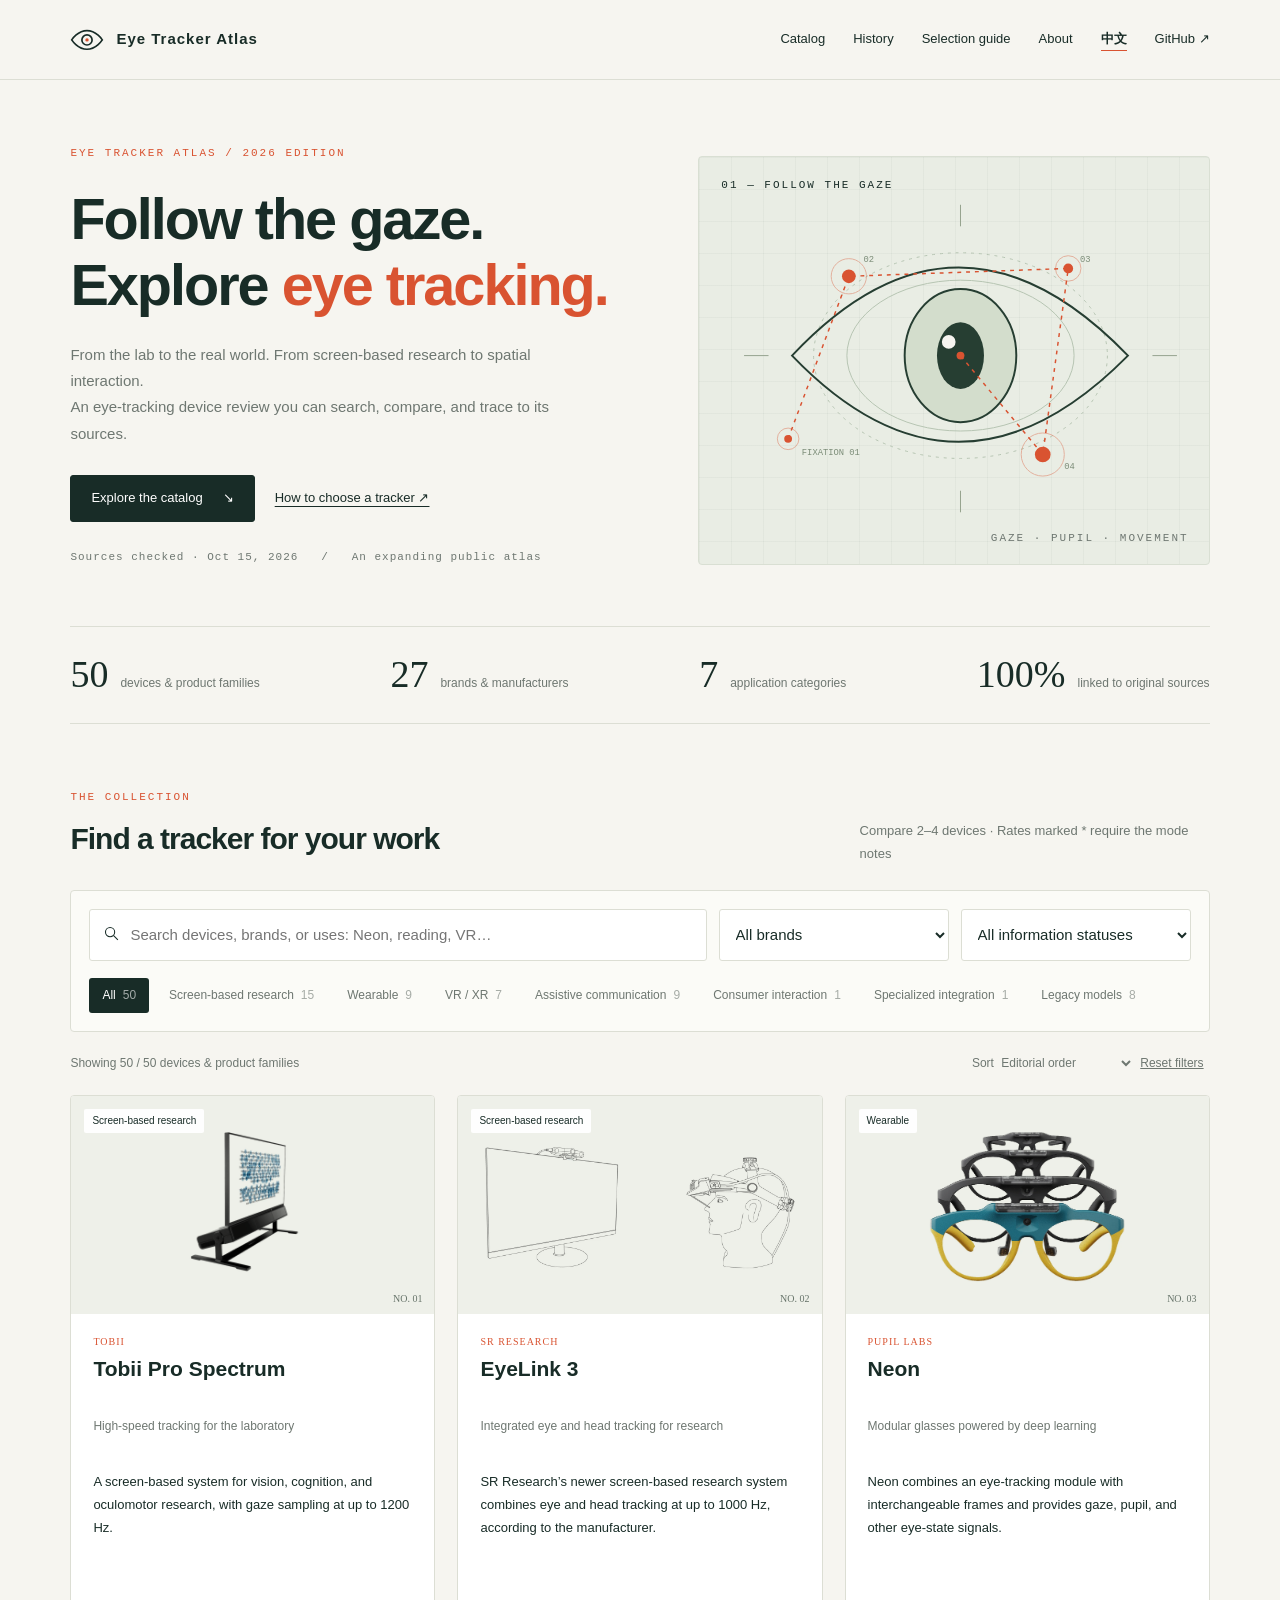
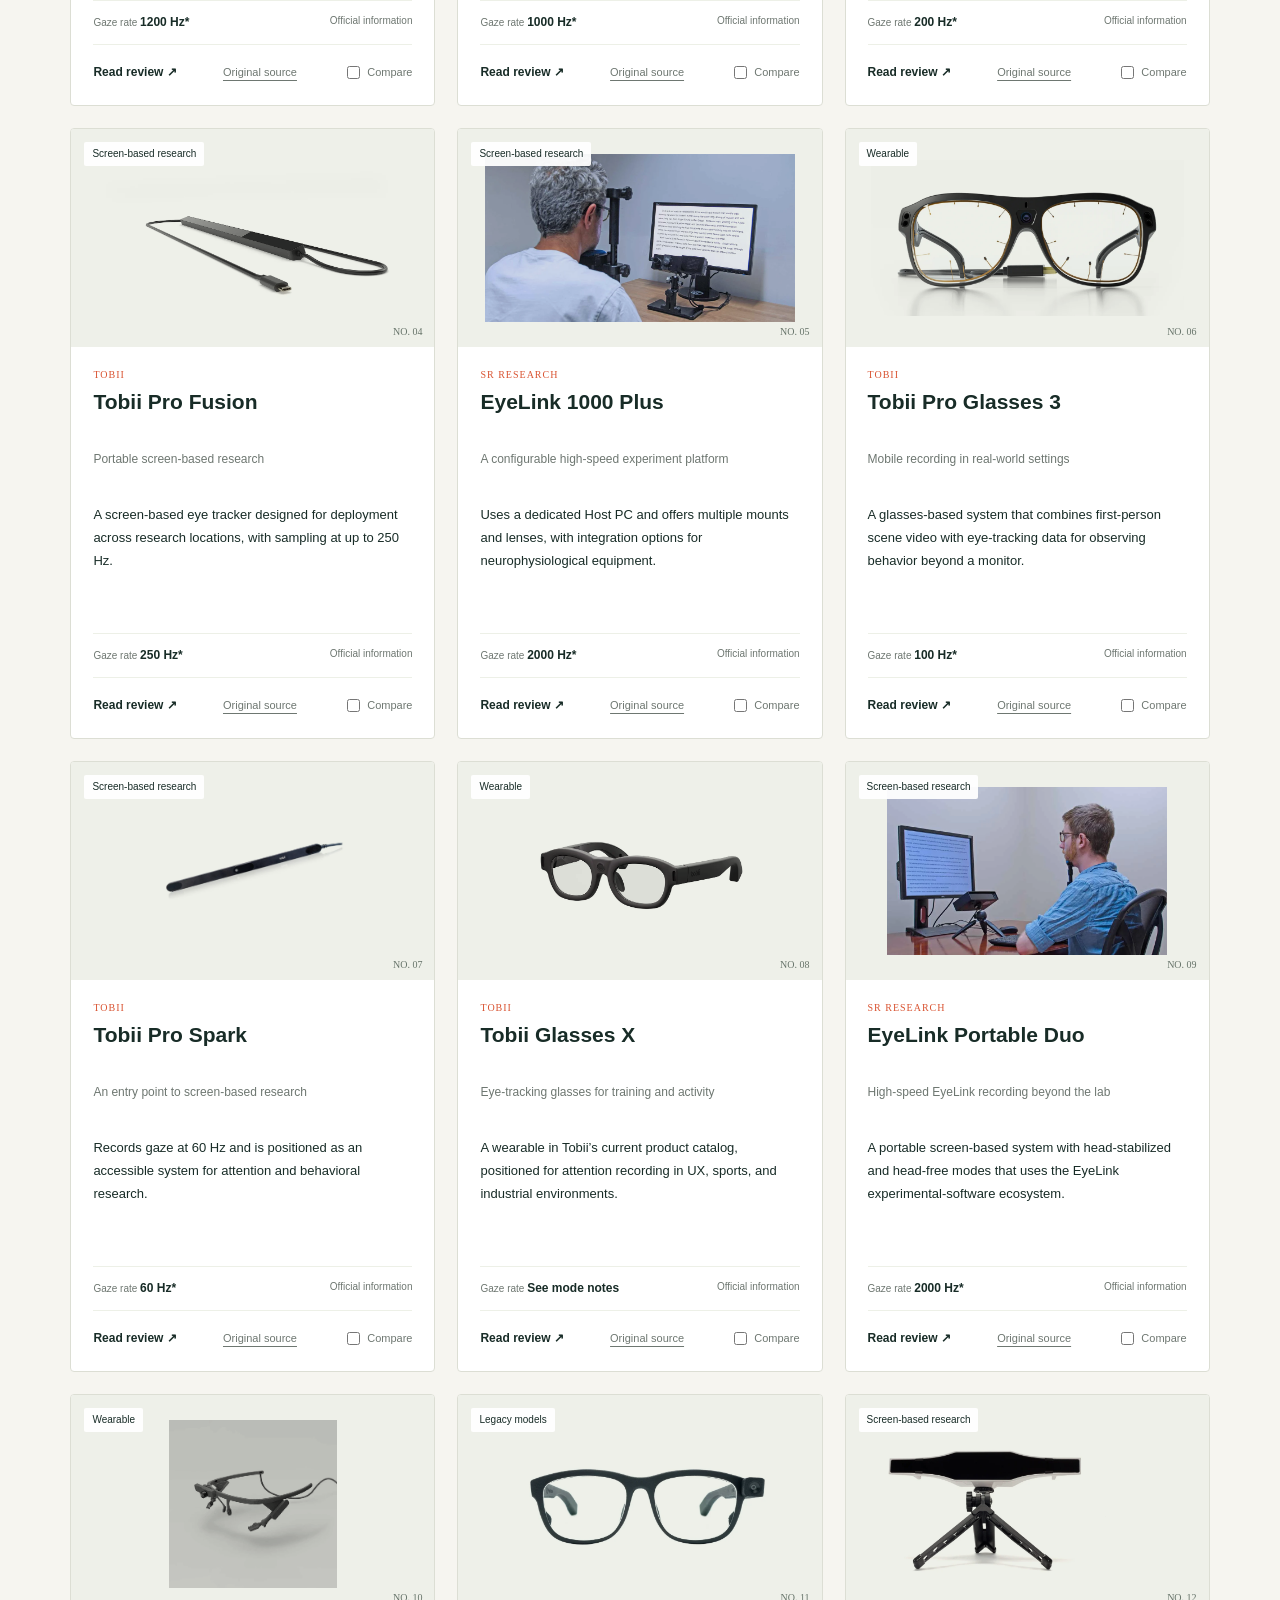
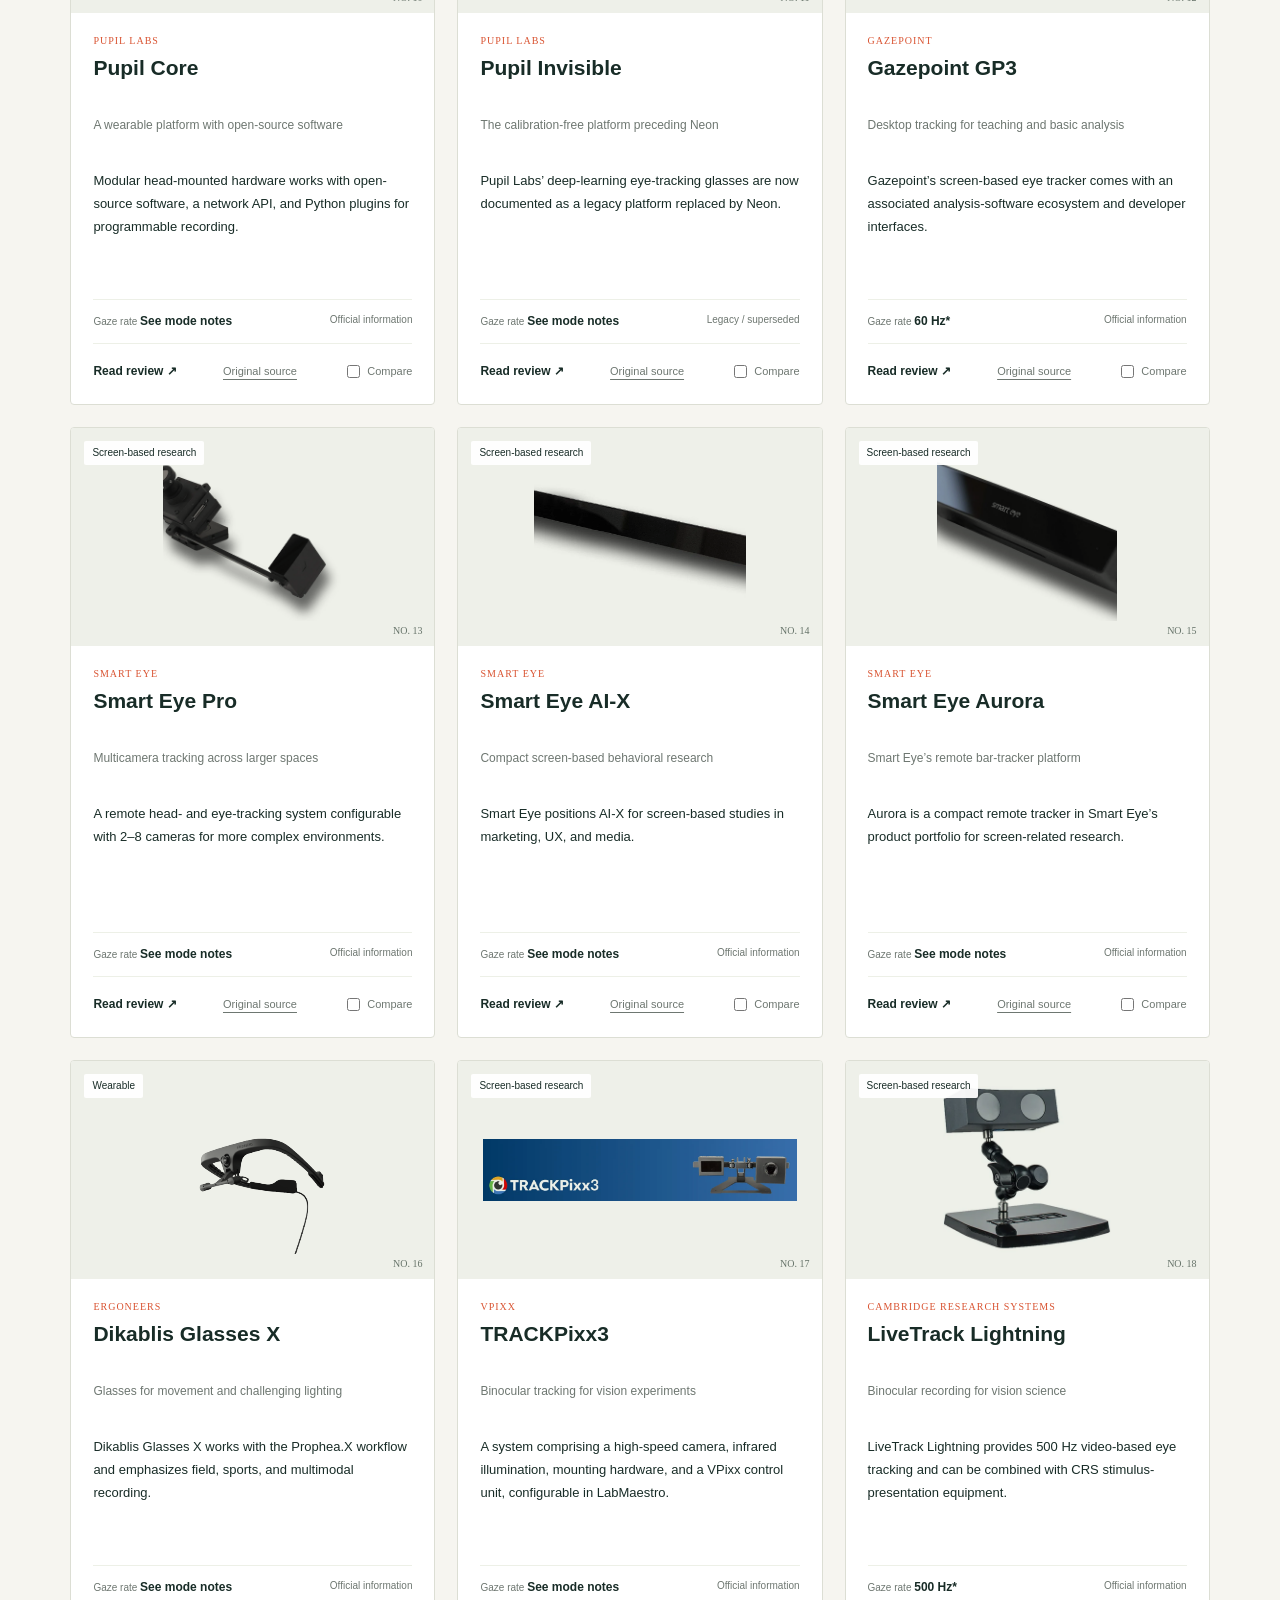
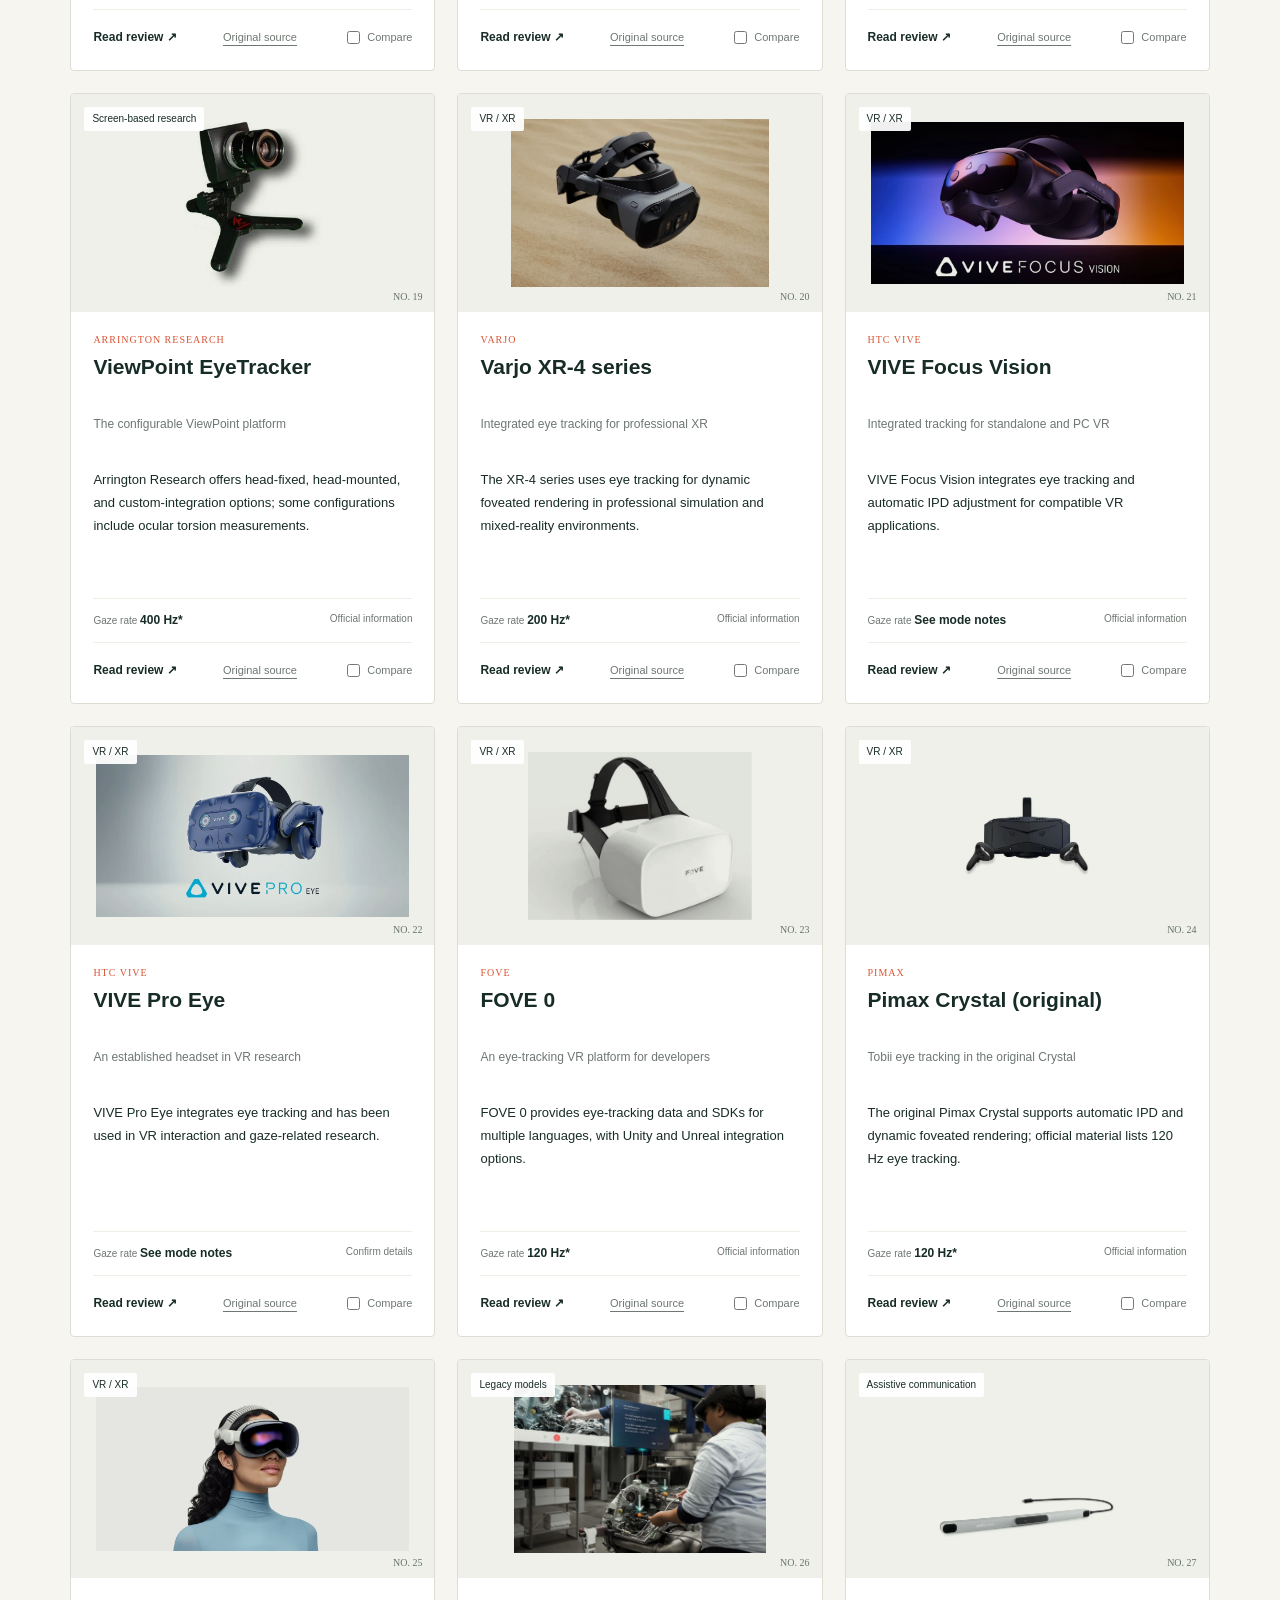
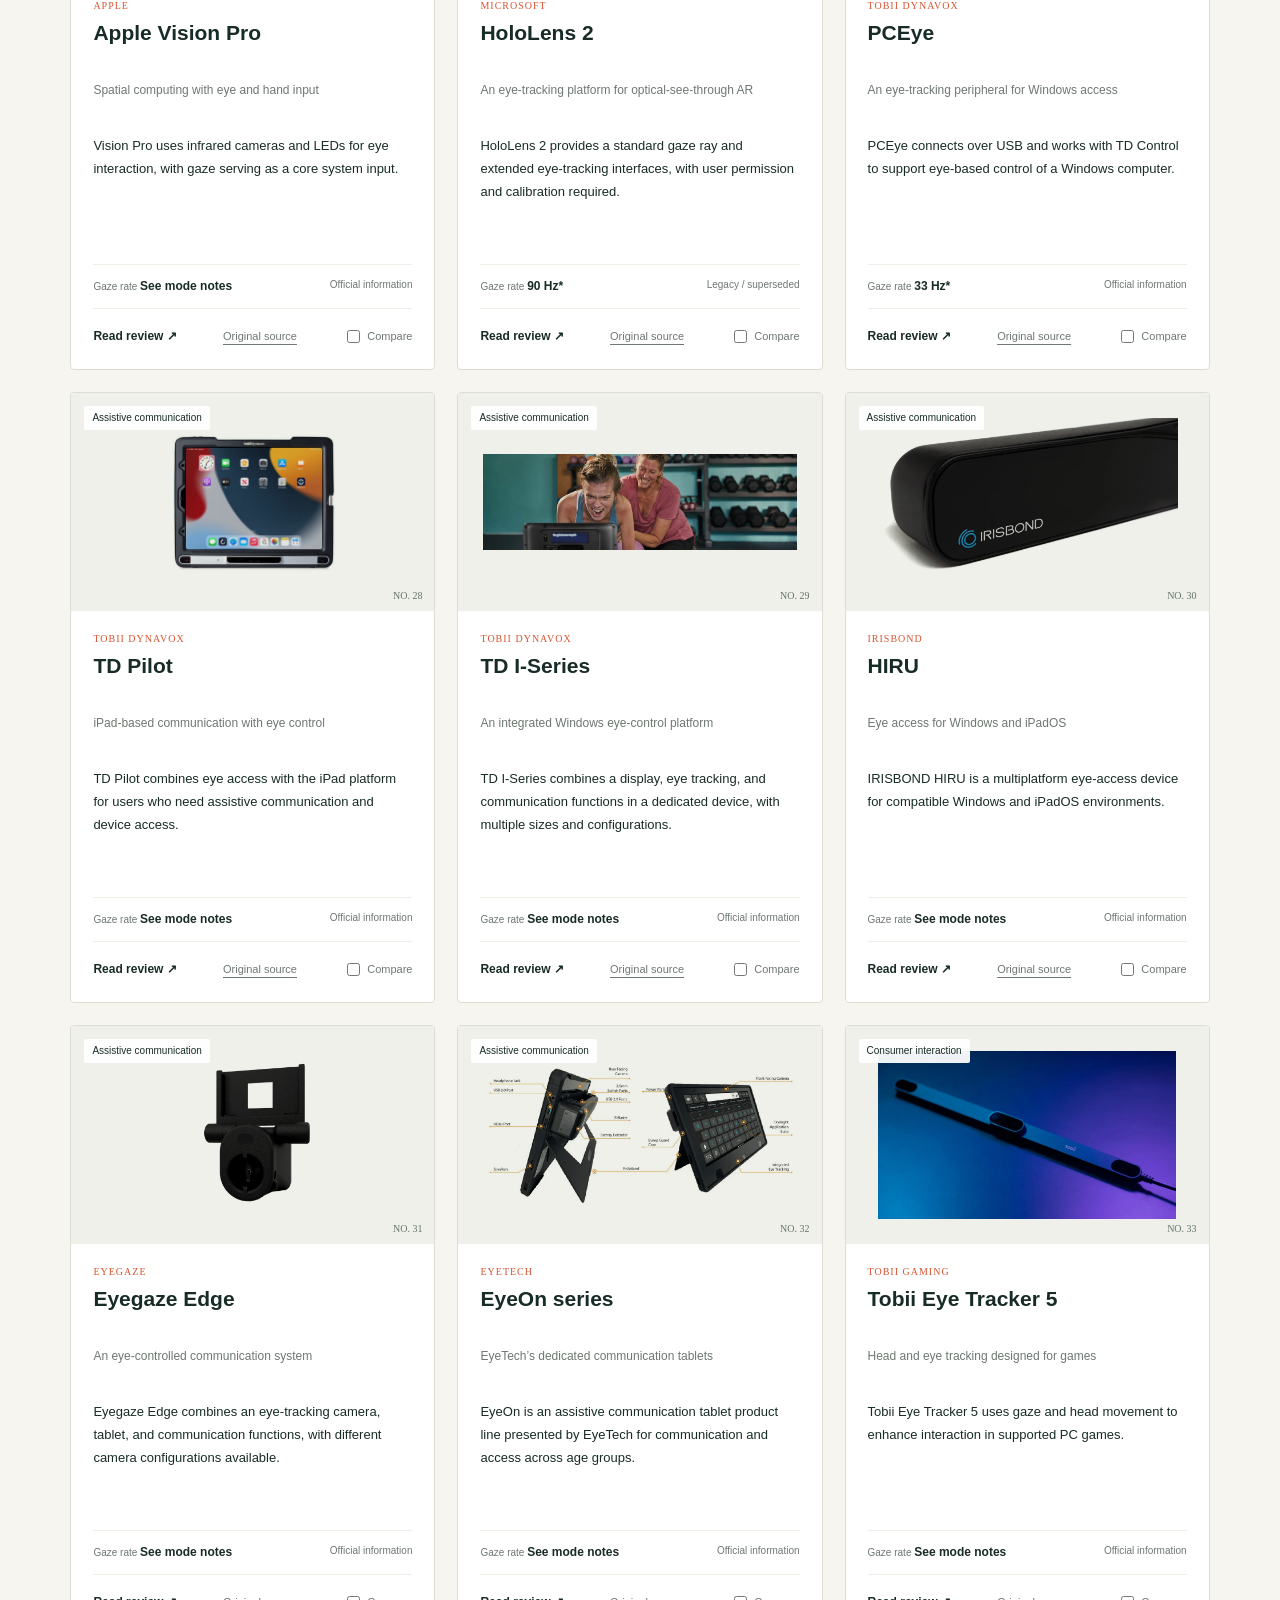
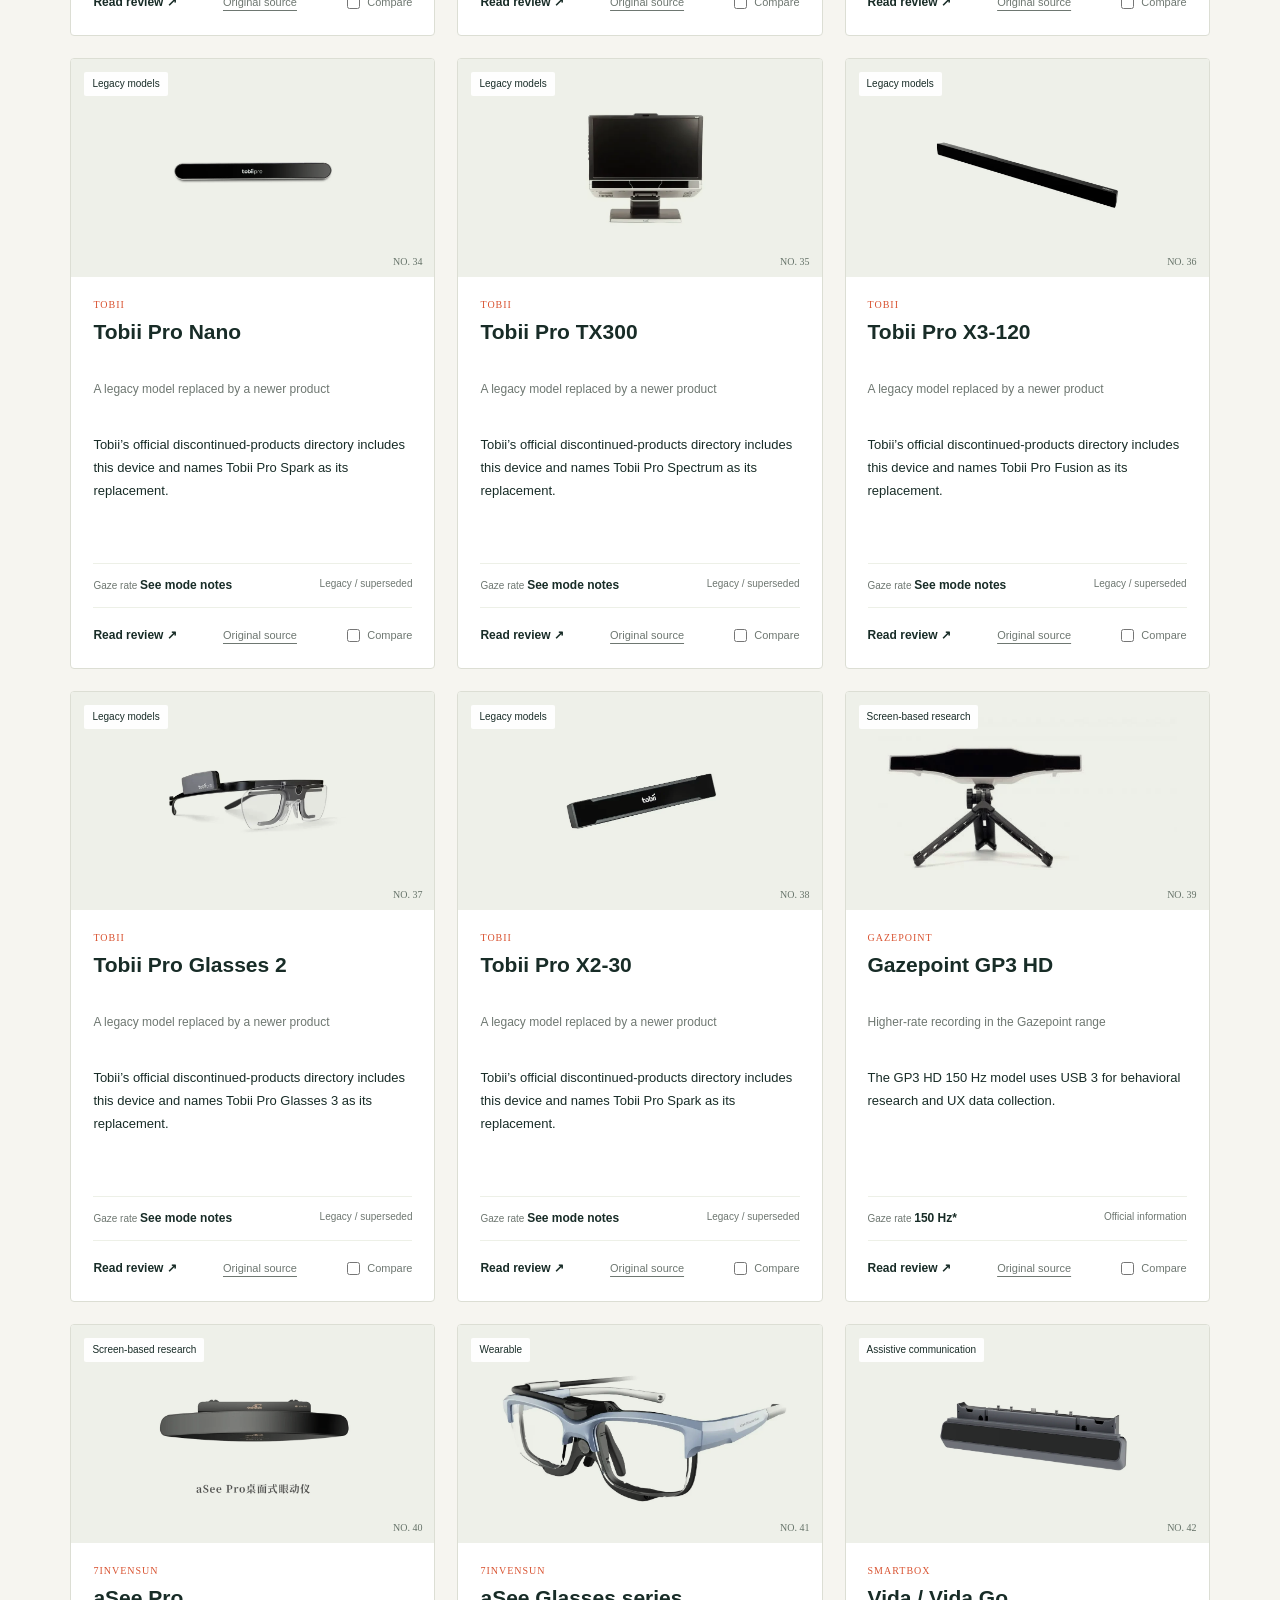
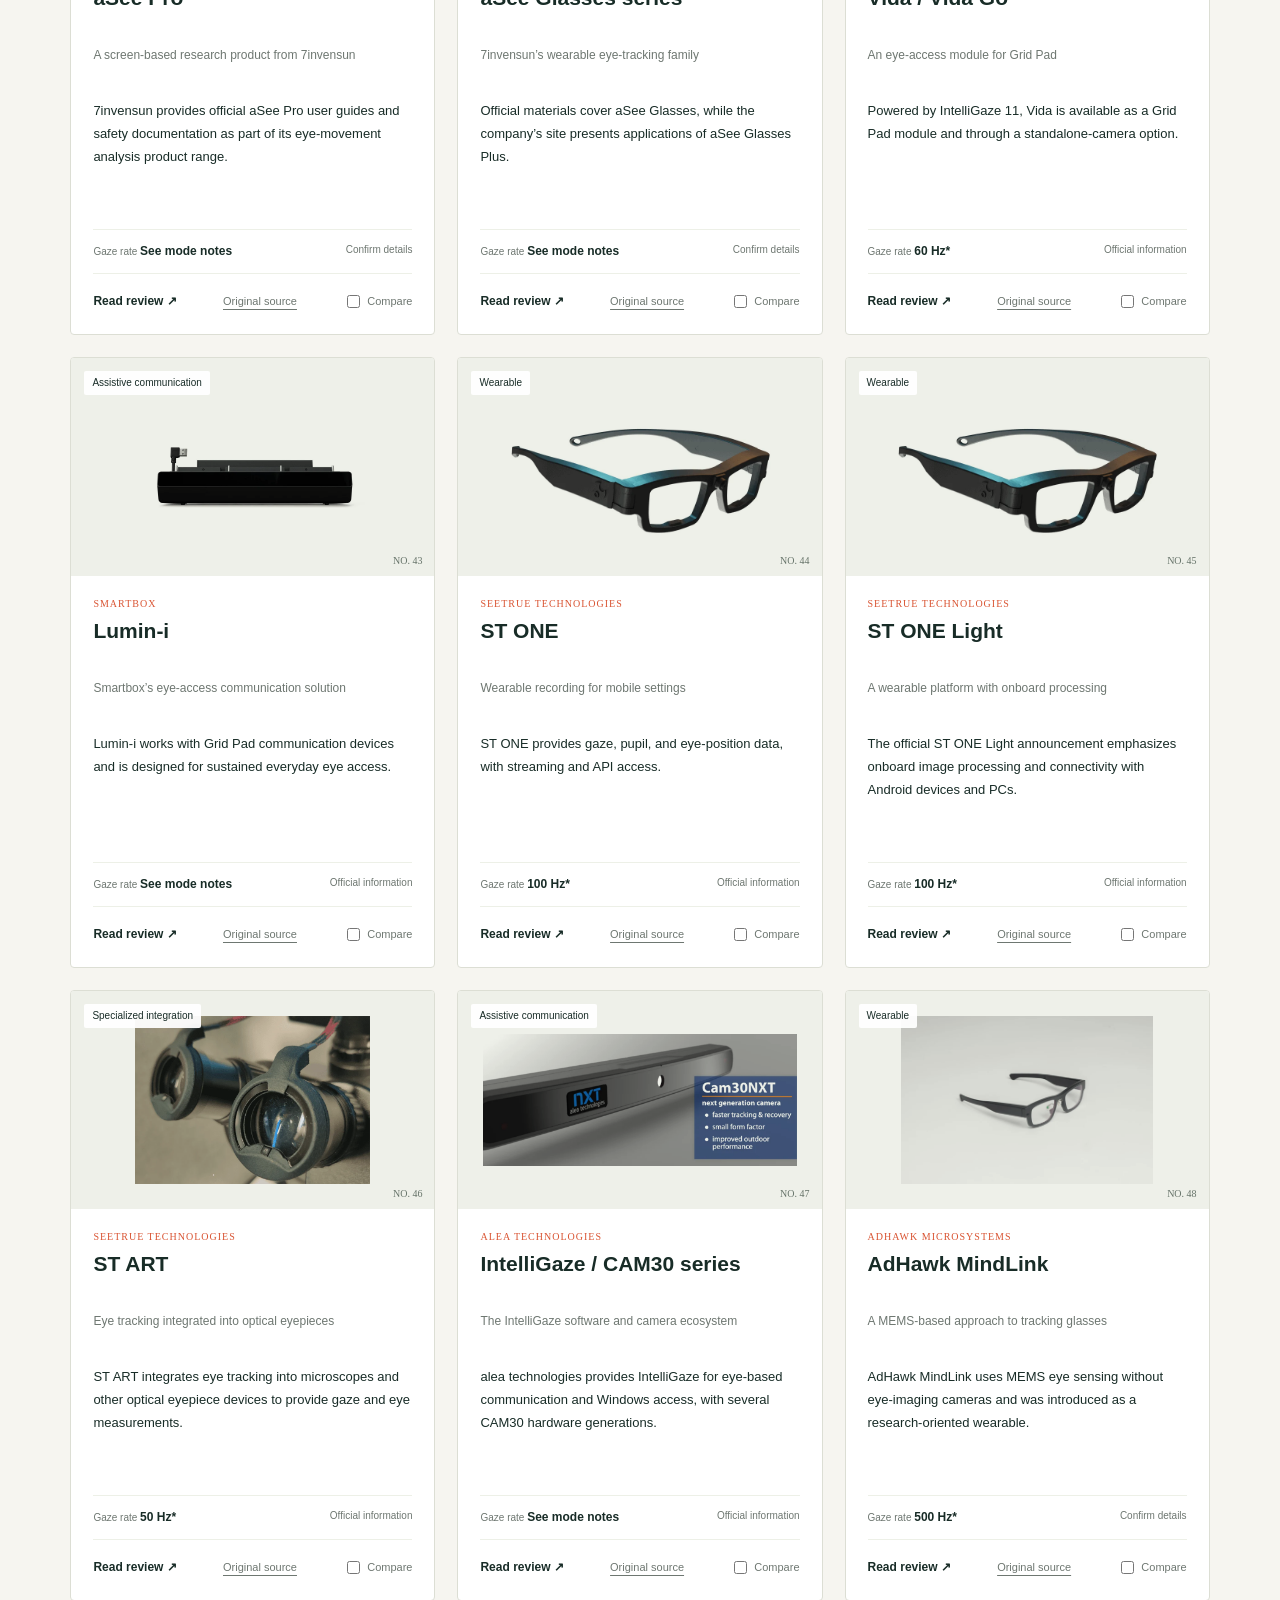
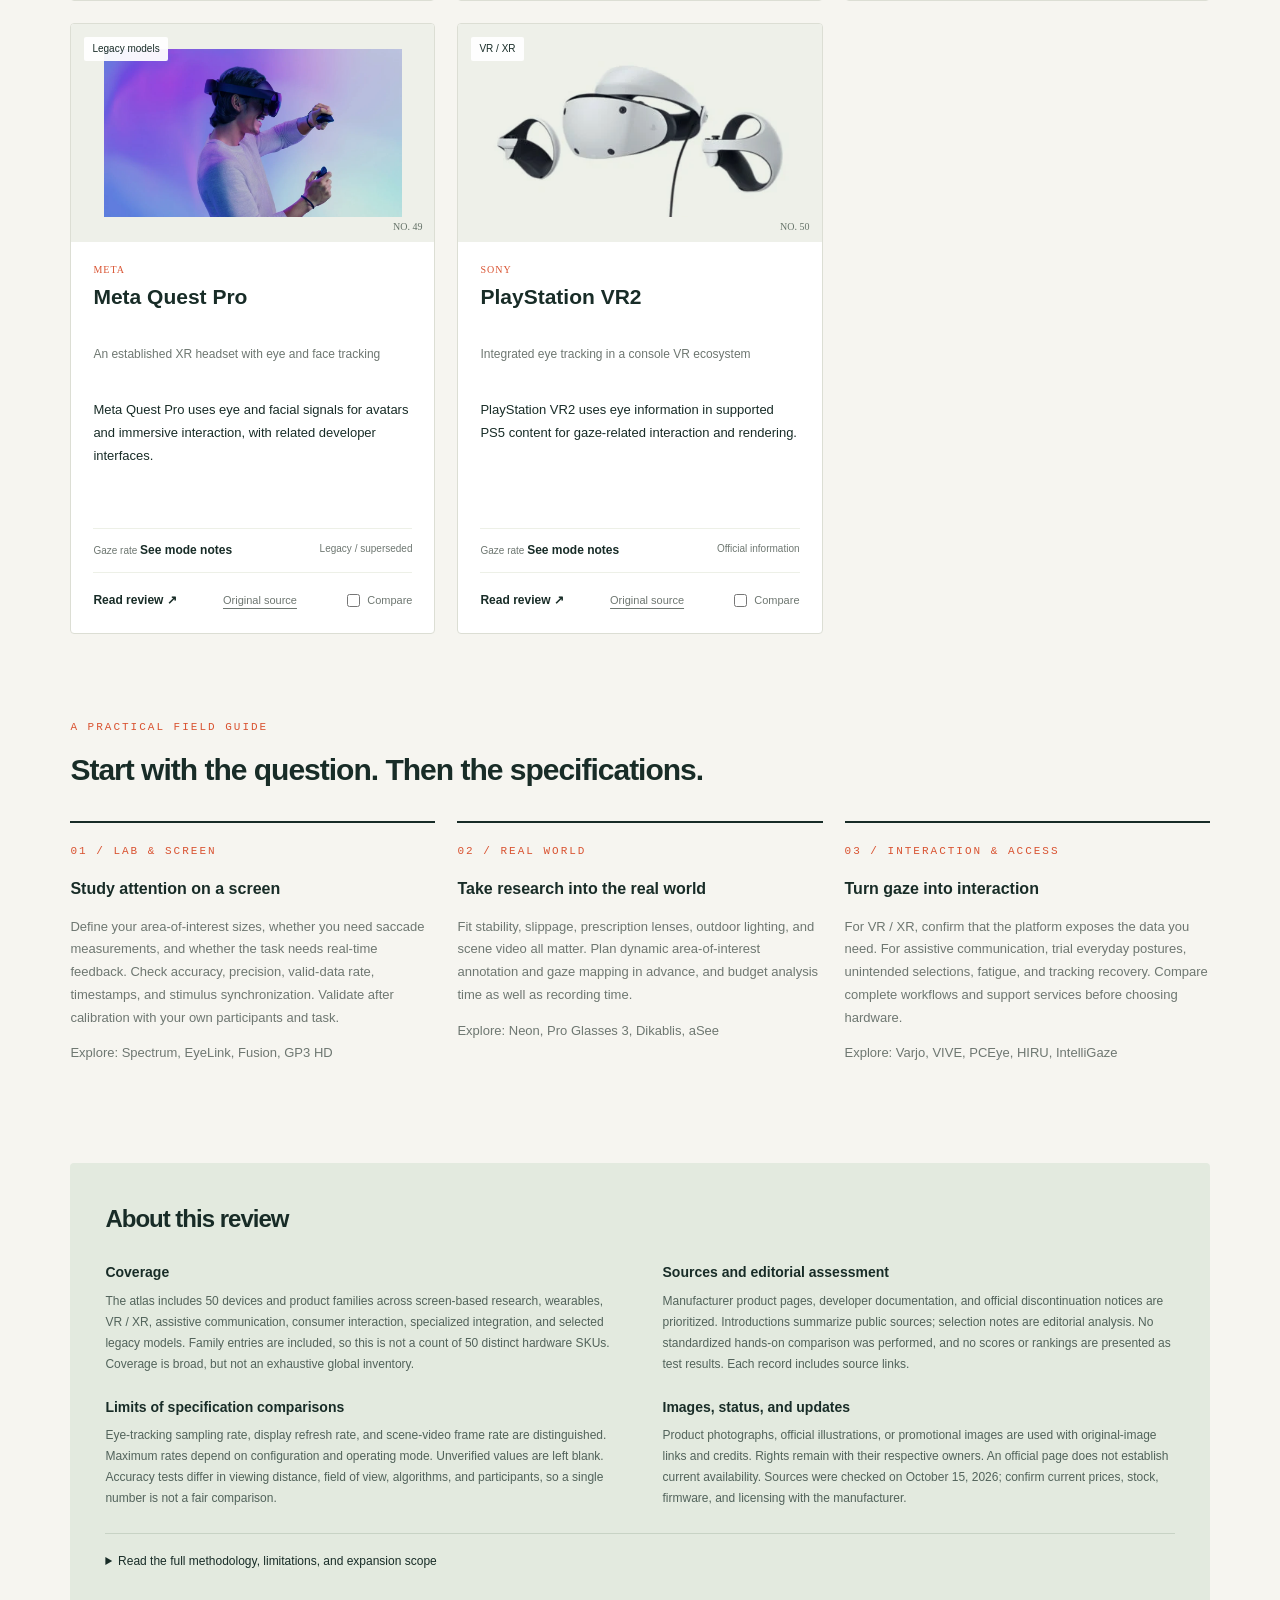
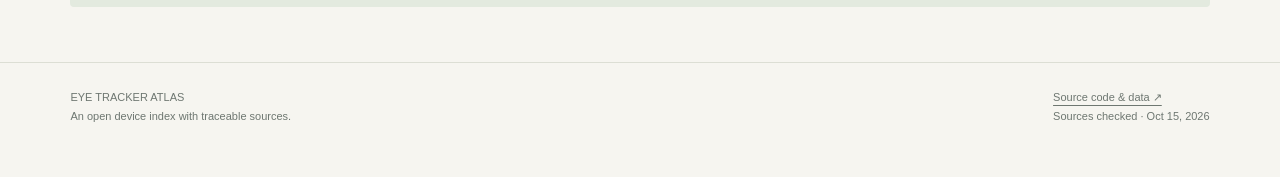
==== commit 416fce62: "Add bilingual eye tracking history timeline and preserve atlas edition" ====
--- a/en.html
+++ b/en.html
@@ -1,5 +1,5 @@
-<!doctype html><html lang="en"><head><meta charset="UTF-8"><meta name="viewport" content="width=device-width,initial-scale=1"><meta name="description" content="An eye-tracker atlas covering research, wearable, VR/XR, assistive, and legacy devices, with images, editorial assessments, specification conditions, and original sources."><meta name="theme-color" content="#f6f5f0"><meta property="og:title" content="Eye Tracker Atlas · Devices, Reviews & Sources"><meta property="og:description" content="Explore eye-tracking devices, from the laboratory to the real world."><meta property="og:image" content="https://sharkburger.github.io/eyetracker/assets/glasses3.webp"><title>Eye Tracker Atlas · Devices, Reviews & Sources</title><link rel="icon" href="favicon.svg" type="image/svg+xml"><link rel="stylesheet" href="style.css?v=atlas1015-en2"><script src="app.en.js?v=atlas1015-en1" defer></script><link rel="alternate" hreflang="zh-CN" href="https://sharkburger.github.io/eyetracker/"><link rel="alternate" hreflang="en" href="https://sharkburger.github.io/eyetracker/en.html"><link rel="canonical" href="https://sharkburger.github.io/eyetracker/en.html"><script src="language.js?v=eyetracker-20261015-bilingual2" defer></script></head><body>
-<header><a class="brand" href="#"><svg viewBox="0 0 40 28" fill="none" aria-hidden="true"><path d="M2 14S9 3 20 3s18 11 18 11-7 11-18 11S2 14 2 14Z" stroke="currentColor" stroke-width="2"/><circle cx="20" cy="14" r="6" stroke="currentColor" stroke-width="2"/><circle cx="20" cy="14" r="2" fill="#d95331"/></svg><span>Eye Tracker Atlas</span></a><nav aria-label="Main navigation"><a href="#catalog">Catalog</a><a href="#guide">Selection guide</a><a href="#method">About</a><a id="language-switch" href="index.html" lang="zh-CN" hreflang="zh-CN" aria-label="Switch to Chinese">中文</a><a class="github" href="https://github.com/sharkburger/eyetracker" target="_blank" rel="noopener noreferrer">GitHub ↗</a></nav></header>
+<!doctype html><html lang="en"><head><meta charset="UTF-8"><meta name="viewport" content="width=device-width,initial-scale=1"><meta name="description" content="An eye-tracker atlas covering research, wearable, VR/XR, assistive, and legacy devices, with images, editorial assessments, specification conditions, and original sources."><meta name="theme-color" content="#f6f5f0"><meta property="og:title" content="Eye Tracker Atlas · Devices, Reviews & Sources"><meta property="og:description" content="Explore eye-tracking devices, from the laboratory to the real world."><meta property="og:image" content="https://sharkburger.github.io/eyetracker/assets/glasses3.webp"><title>Eye Tracker Atlas · Devices, Reviews & Sources</title><link rel="icon" href="favicon.svg" type="image/svg+xml"><link rel="stylesheet" href="style.css?v=atlas1015-en2"><script src="app.en.js?v=atlas1015-en1" defer></script><link rel="alternate" hreflang="zh-CN" href="https://sharkburger.github.io/eyetracker/"><link rel="alternate" hreflang="en" href="https://sharkburger.github.io/eyetracker/en.html"><link rel="canonical" href="https://sharkburger.github.io/eyetracker/en.html"><script src="language.js?v=eyetracker-20261015-bilingual2" defer></script><link rel="stylesheet" href="navigation.css?v=history20261016-1"></head><body>
+<header><a class="brand" href="#"><svg viewBox="0 0 40 28" fill="none" aria-hidden="true"><path d="M2 14S9 3 20 3s18 11 18 11-7 11-18 11S2 14 2 14Z" stroke="currentColor" stroke-width="2"/><circle cx="20" cy="14" r="6" stroke="currentColor" stroke-width="2"/><circle cx="20" cy="14" r="2" fill="#d95331"/></svg><span>Eye Tracker Atlas</span></a><nav class="atlas-navigation" aria-label="Main navigation"><a href="#catalog">Catalog</a><a href="history.en.html">History</a><a href="#guide">Selection guide</a><a href="#method">About</a><a id="language-switch" href="index.html" lang="zh-CN" hreflang="zh-CN" aria-label="Switch to Chinese">中文</a><a class="github" href="https://github.com/sharkburger/eyetracker" target="_blank" rel="noopener noreferrer">GitHub ↗</a></nav></header>
 <main><section class="hero"><div><div class="eyebrow">EYE TRACKER ATLAS / 2026 EDITION</div><h1>Follow the gaze.<br>Explore <em>eye tracking.</em></h1><p class="intro">From the lab to the real world. From screen-based research to spatial interaction.<br>An eye-tracking device review you can search, compare, and trace to its sources.</p><div class="actions"><a class="solid" href="#catalog">Explore the catalog <span>↘</span></a><a href="#guide" style="font-size:13px">How to choose a tracker ↗</a></div><p class="mono" style="color:var(--muted);margin-top:27px;letter-spacing:1px">Sources checked · Oct 15, 2026 &nbsp; / &nbsp; An expanding public atlas</p></div><div class="diagram" role="img" aria-label="Eye-tracking illustration: a gaze path connects fixation points around an eye"><div class="caption mono">01 — FOLLOW THE GAZE</div><svg viewBox="0 0 520 400" fill="none"><ellipse cx="267" cy="195" rx="150" ry="105" stroke="#b6c4b2" stroke-width="1" stroke-dasharray="3 5"/><ellipse cx="267" cy="195" rx="116" ry="77" stroke="#b6c4b2" stroke-width="1"/><path d="M95 195Q264 15 438 195Q264 371 95 195Z" stroke="#263e32" stroke-width="2"/><ellipse cx="267" cy="195" rx="57" ry="68" fill="#d3ddcc" stroke="#263e32" stroke-width="2"/><ellipse cx="267" cy="195" rx="24" ry="34" fill="#263e32"/><circle cx="255" cy="181" r="7" fill="#f6f5f0"/><path d="M91 280L153 114L377 106L351 296L267 195" stroke="#d95331" stroke-width="1.5" stroke-dasharray="4 5"/><g fill="#d95331"><circle cx="91" cy="280" r="4"/><circle cx="153" cy="114" r="7"/><circle cx="377" cy="106" r="5"/><circle cx="351" cy="296" r="8"/><circle cx="267" cy="195" r="4"/></g><g stroke="#d95331" opacity=".4"><circle cx="91" cy="280" r="11"/><circle cx="153" cy="114" r="18"/><circle cx="377" cy="106" r="13"/><circle cx="351" cy="296" r="22"/></g><g fill="#7c8d78" font-family="monospace" font-size="9"><text x="105" y="296">FIXATION 01</text><text x="168" y="99">02</text><text x="389" y="99">03</text><text x="373" y="311">04</text></g><path d="M46 195h25m392 0h25M267 41v22m0 270v22" stroke="#94a18d"/></svg><div class="bottom mono">GAZE · PUPIL · MOVEMENT</div></div></section>
 <section class="stats" aria-label="Atlas statistics"><div class="stat"><strong>50</strong><span>devices & product families</span></div><div class="stat"><strong>27</strong><span>brands & manufacturers</span></div><div class="stat"><strong>7</strong><span>application categories</span></div><div class="stat"><strong>100%</strong><span>linked to original sources</span></div></section>
 <section id="catalog"><div class="section-title"><div><div class="eyebrow">THE COLLECTION</div><h2>Find a tracker for your work</h2></div><p>Compare 2–4 devices · Rates marked * require the mode notes</p></div><noscript><p class="noscript">JavaScript is disabled. You can still read all device summaries and follow the original links. Filters, detailed profiles, and comparisons require JavaScript. Full records are also available as JSON.</p></noscript><div class="toolbar"><div class="inputs"><div class="search"><svg viewBox="0 0 24 24" fill="none" stroke="currentColor" stroke-width="1.5" aria-hidden="true"><circle cx="10" cy="10" r="6.5"/><path d="m15 15 6 6"/></svg><input id="search" type="search" aria-label="Search devices, brands, or applications" placeholder="Search devices, brands, or uses: Neon, reading, VR…"></div><select id="brand" aria-label="Filter by brand"><option value="">All brands</option><option>7invensun</option><option>AdHawk Microsystems</option><option>Apple</option><option>Arrington Research</option><option>Cambridge Research Systems</option><option>Ergoneers</option><option>EyeTech</option><option>Eyegaze</option><option>FOVE</option><option>Gazepoint</option><option>HTC VIVE</option><option>IRISBOND</option><option>Meta</option><option>Microsoft</option><option>Pimax</option><option>Pupil Labs</option><option>SR Research</option><option>SeeTrue Technologies</option><option>Smart Eye</option><option>Smartbox</option><option>Sony</option><option>Tobii</option><option>Tobii Dynavox</option><option>Tobii Gaming</option><option>VPixx</option><option>Varjo</option><option>alea technologies</option></select><select id="status" aria-label="Filter by information status"><option value="">All information statuses</option><option>Official product information available</option><option>Legacy / superseded</option><option>Further confirmation needed</option></select></div><div class="tabs" role="group" aria-label="Device categories"><button type="button" data-category="All" aria-pressed="true" class="active">All<span>50</span></button><button type="button" data-category="Screen-based research" aria-pressed="false" class="">Screen-based research<span>15</span></button><button type="button" data-category="Wearable" aria-pressed="false" class="">Wearable<span>9</span></button><button type="button" data-category="VR / XR" aria-pressed="false" class="">VR / XR<span>7</span></button><button type="button" data-category="Assistive communication" aria-pressed="false" class="">Assistive communication<span>9</span></button><button type="button" data-category="Consumer interaction" aria-pressed="false" class="">Consumer interaction<span>1</span></button><button type="button" data-category="Specialized integration" aria-pressed="false" class="">Specialized integration<span>1</span></button><button type="button" data-category="Legacy models" aria-pressed="false" class="">Legacy models<span>8</span></button></div></div><div class="results-bar"><span id="result-count" aria-live="polite">50 devices & product families</span><div><label for="sort">Sort </label><select id="sort" style="border:0;background:transparent;color:inherit;font-size:12px"><option value="default">Editorial order</option><option value="name">Name A–Z</option><option value="hz">Listed sampling rate ↓</option></select><button id="reset">Reset filters</button></div></div><div class="grid" id="grid"><article class="card" id="card-spectrum" data-id="spectrum"><div class="picture"><span class="category">Screen-based research</span><img src="assets/spectrum.webp" alt="Tobii Pro Spectrum — product photograph or official illustration" loading="lazy" width="360" height="220"><span class="number">NO. 01</span></div><div class="card-body"><div class="maker">Tobii</div><h3>Tobii Pro Spectrum</h3><p class="tagline">High-speed tracking for the laboratory</p><p class="desc">A screen-based system for vision, cognition, and oculomotor research, with gaze sampling at up to 1200 Hz.</p><div class="specs"><span>Gaze rate <b>1200 Hz*</b></span><span title="Official product information available">Official information</span></div><div class="card-actions"><button class="detail" data-device="spectrum" aria-label="Read the full Tobii Pro Spectrum profile">Read review ↗</button><a href="https://www.tobii.com/products/eye-trackers/screen-based/tobii-pro-spectrum" target="_blank" rel="noopener noreferrer" aria-label="Tobii Pro Spectrum original source">Original source</a><label class="compare-label"><input type="checkbox" class="compare-check" value="spectrum" aria-label="Compare Tobii Pro Spectrum"> Compare</label></div></div></article>
--- a/navigation.css
+++ b/navigation.css
@@ -0,0 +1,2 @@
+/* Keep all catalog navigation links available on smaller screens. */
+@media(max-width:900px){header:has(.atlas-navigation){height:auto;min-height:80px;flex-wrap:wrap;gap:12px;padding-top:13px;padding-bottom:13px}.atlas-navigation{flex-wrap:wrap;gap:14px}}
